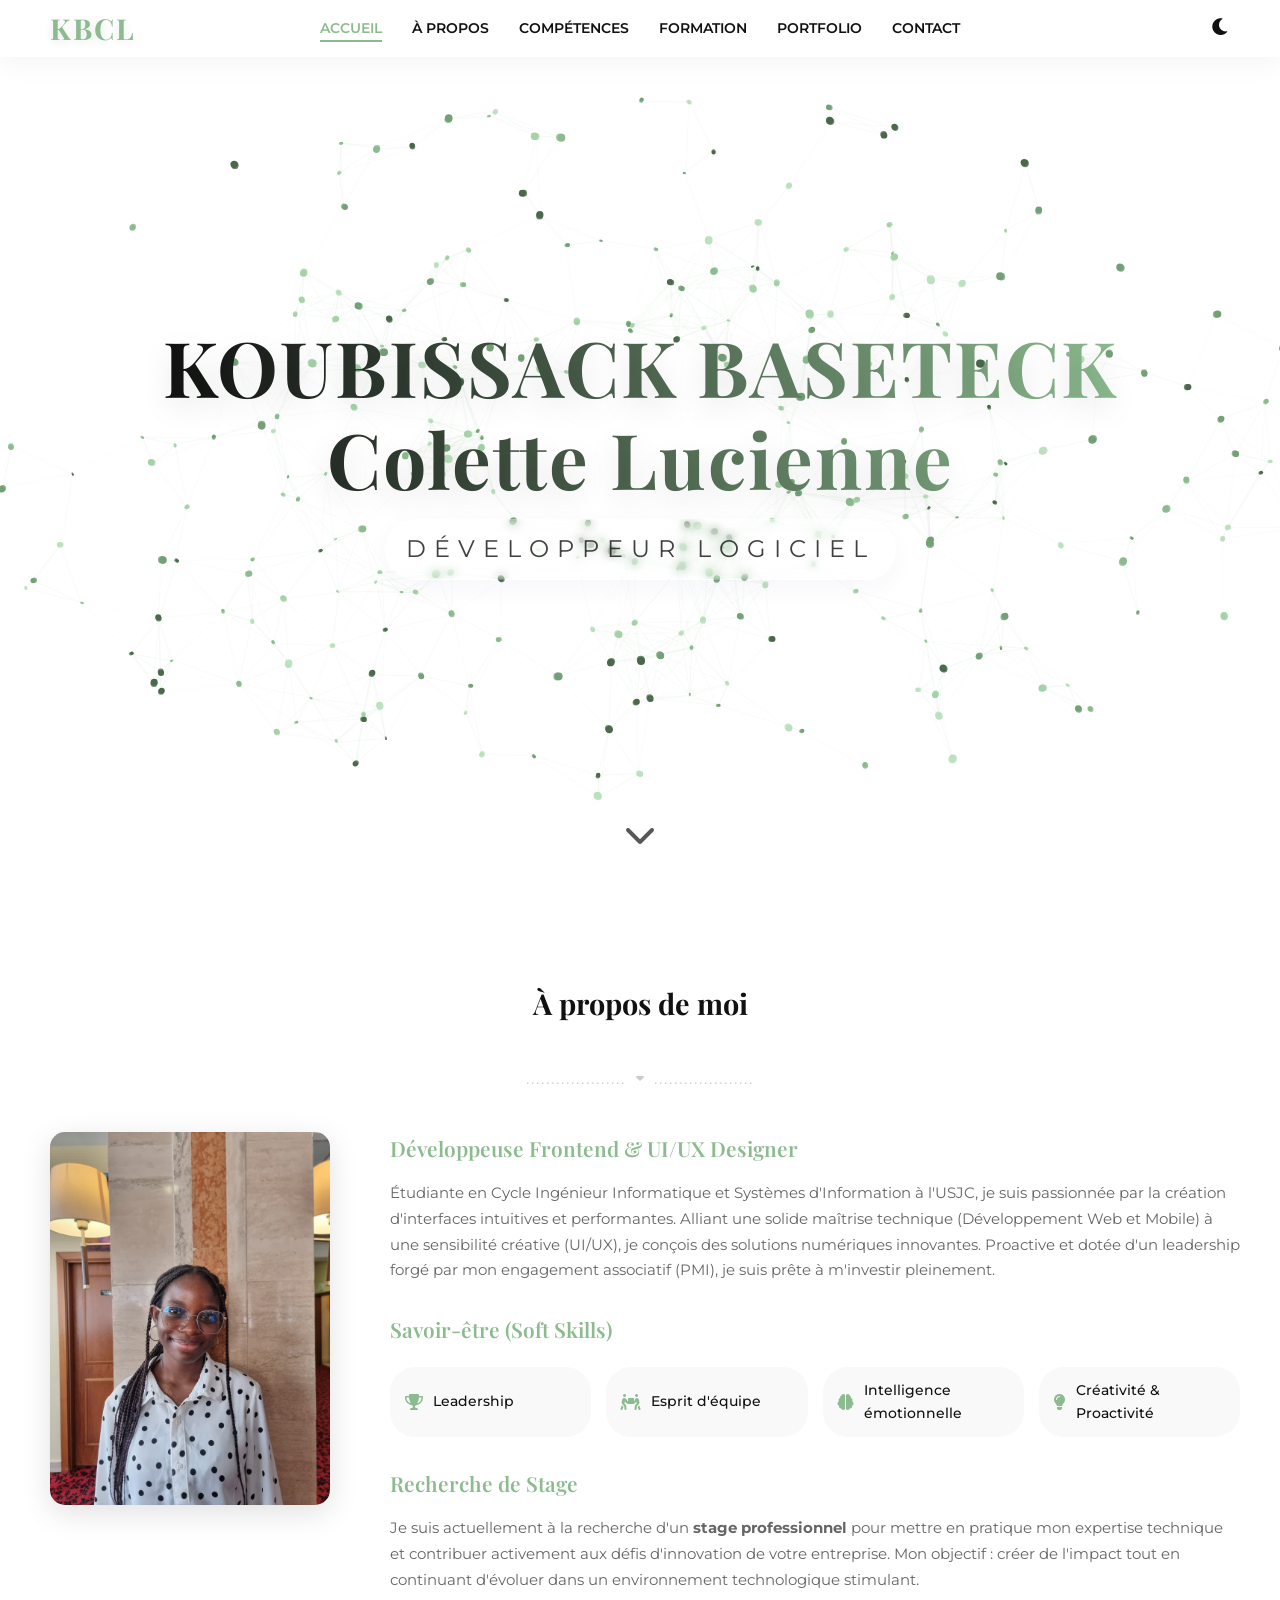
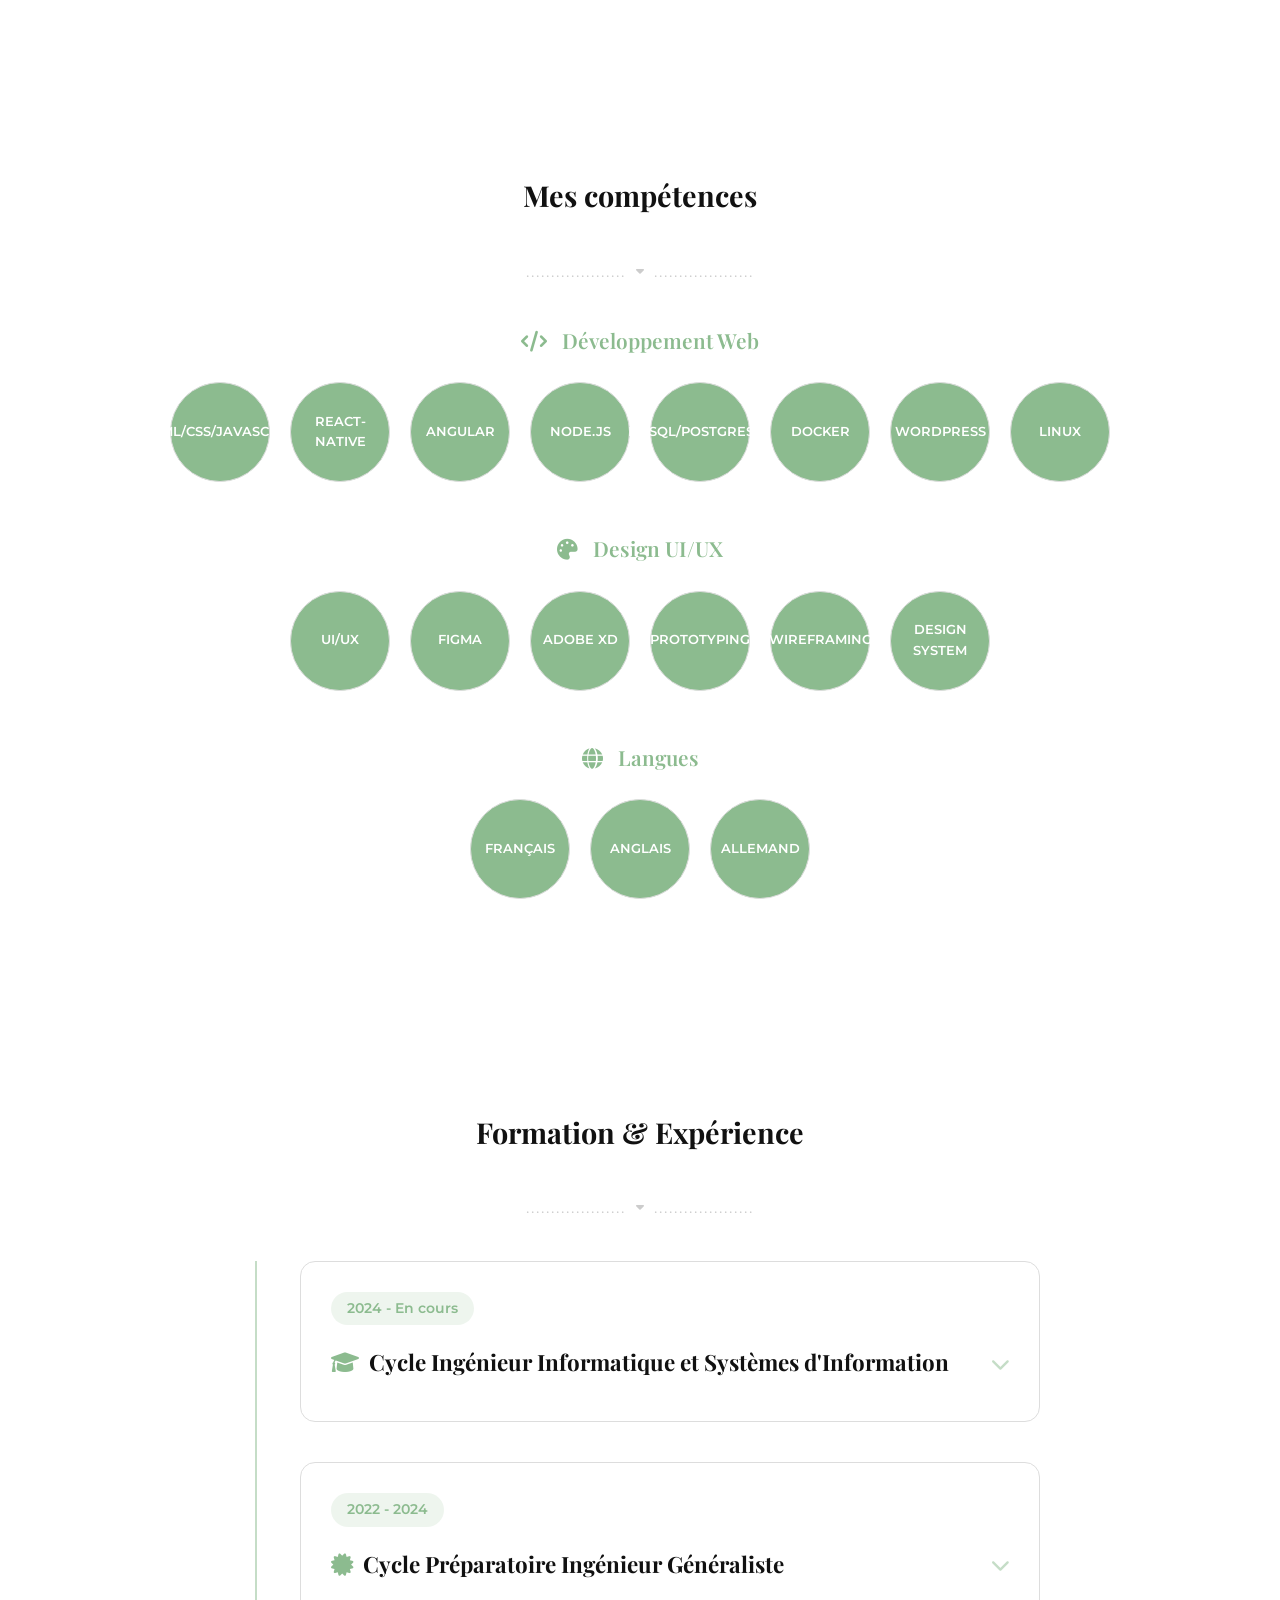
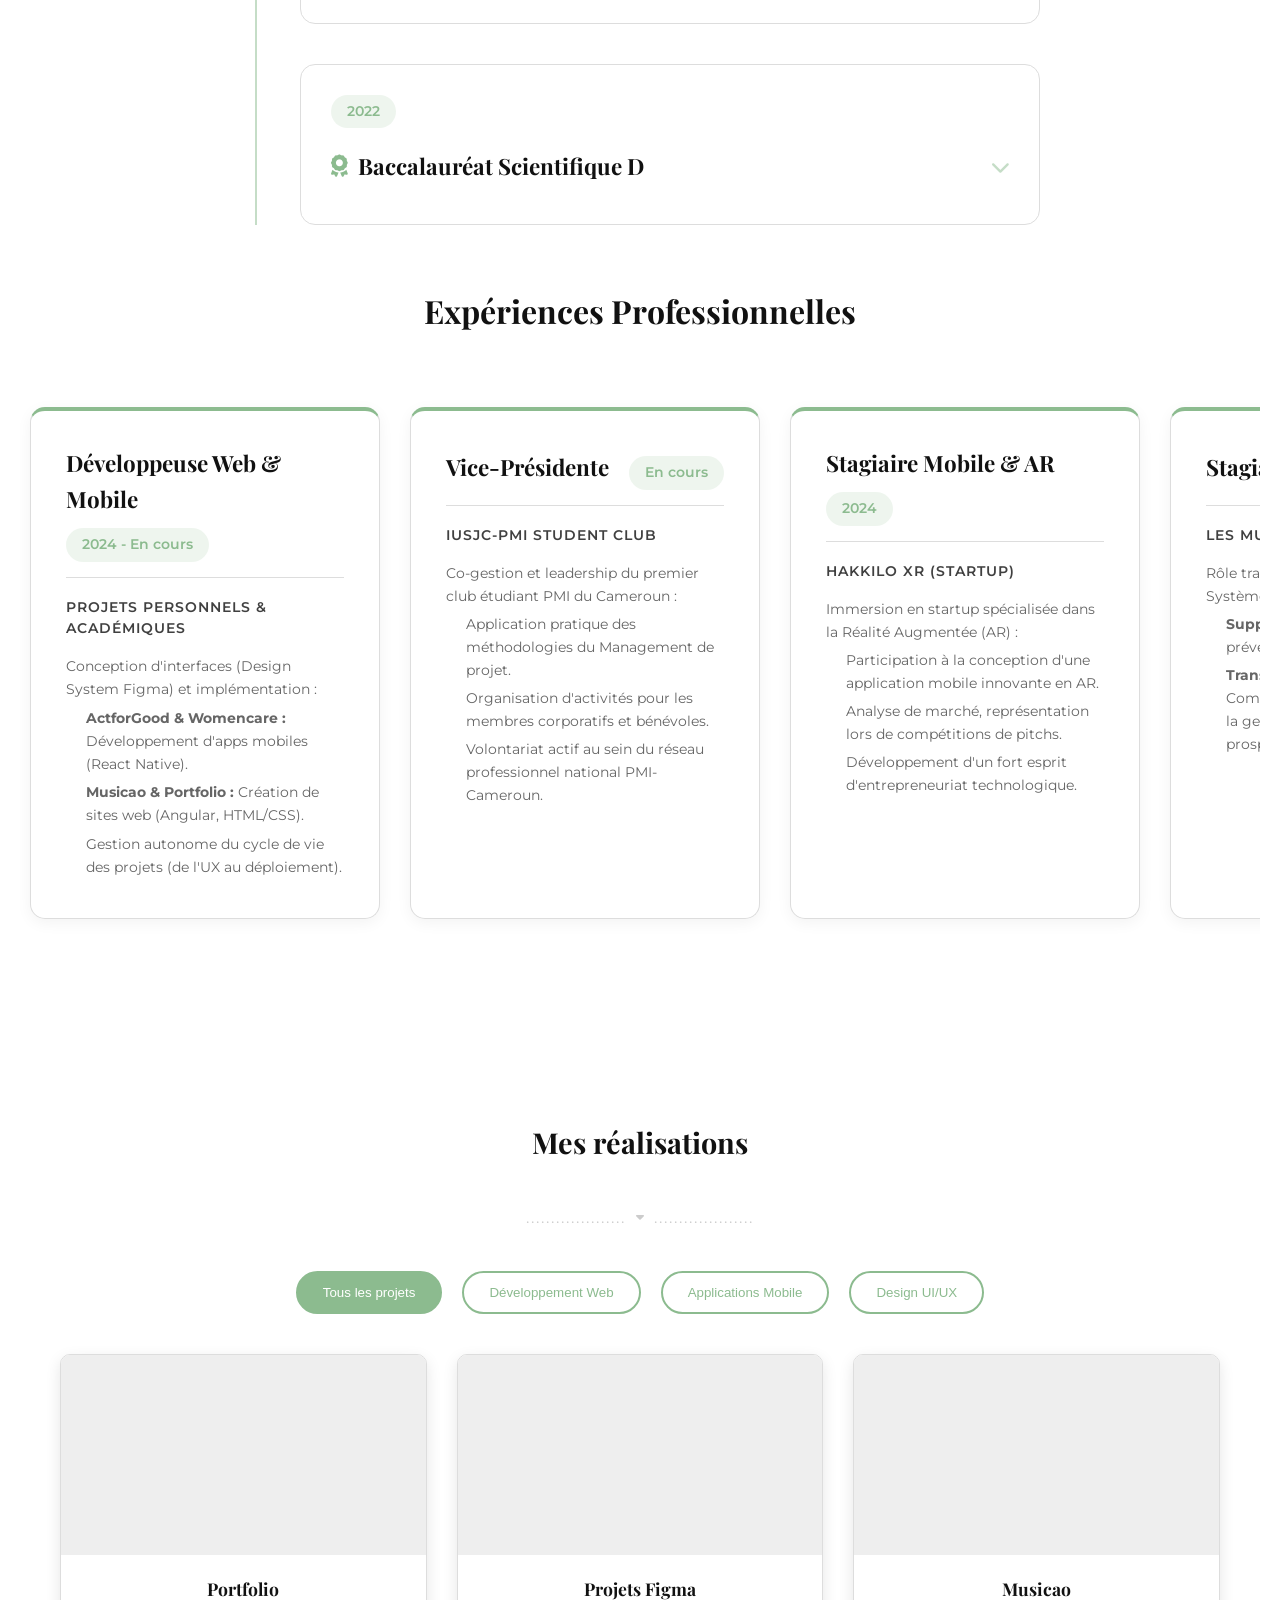
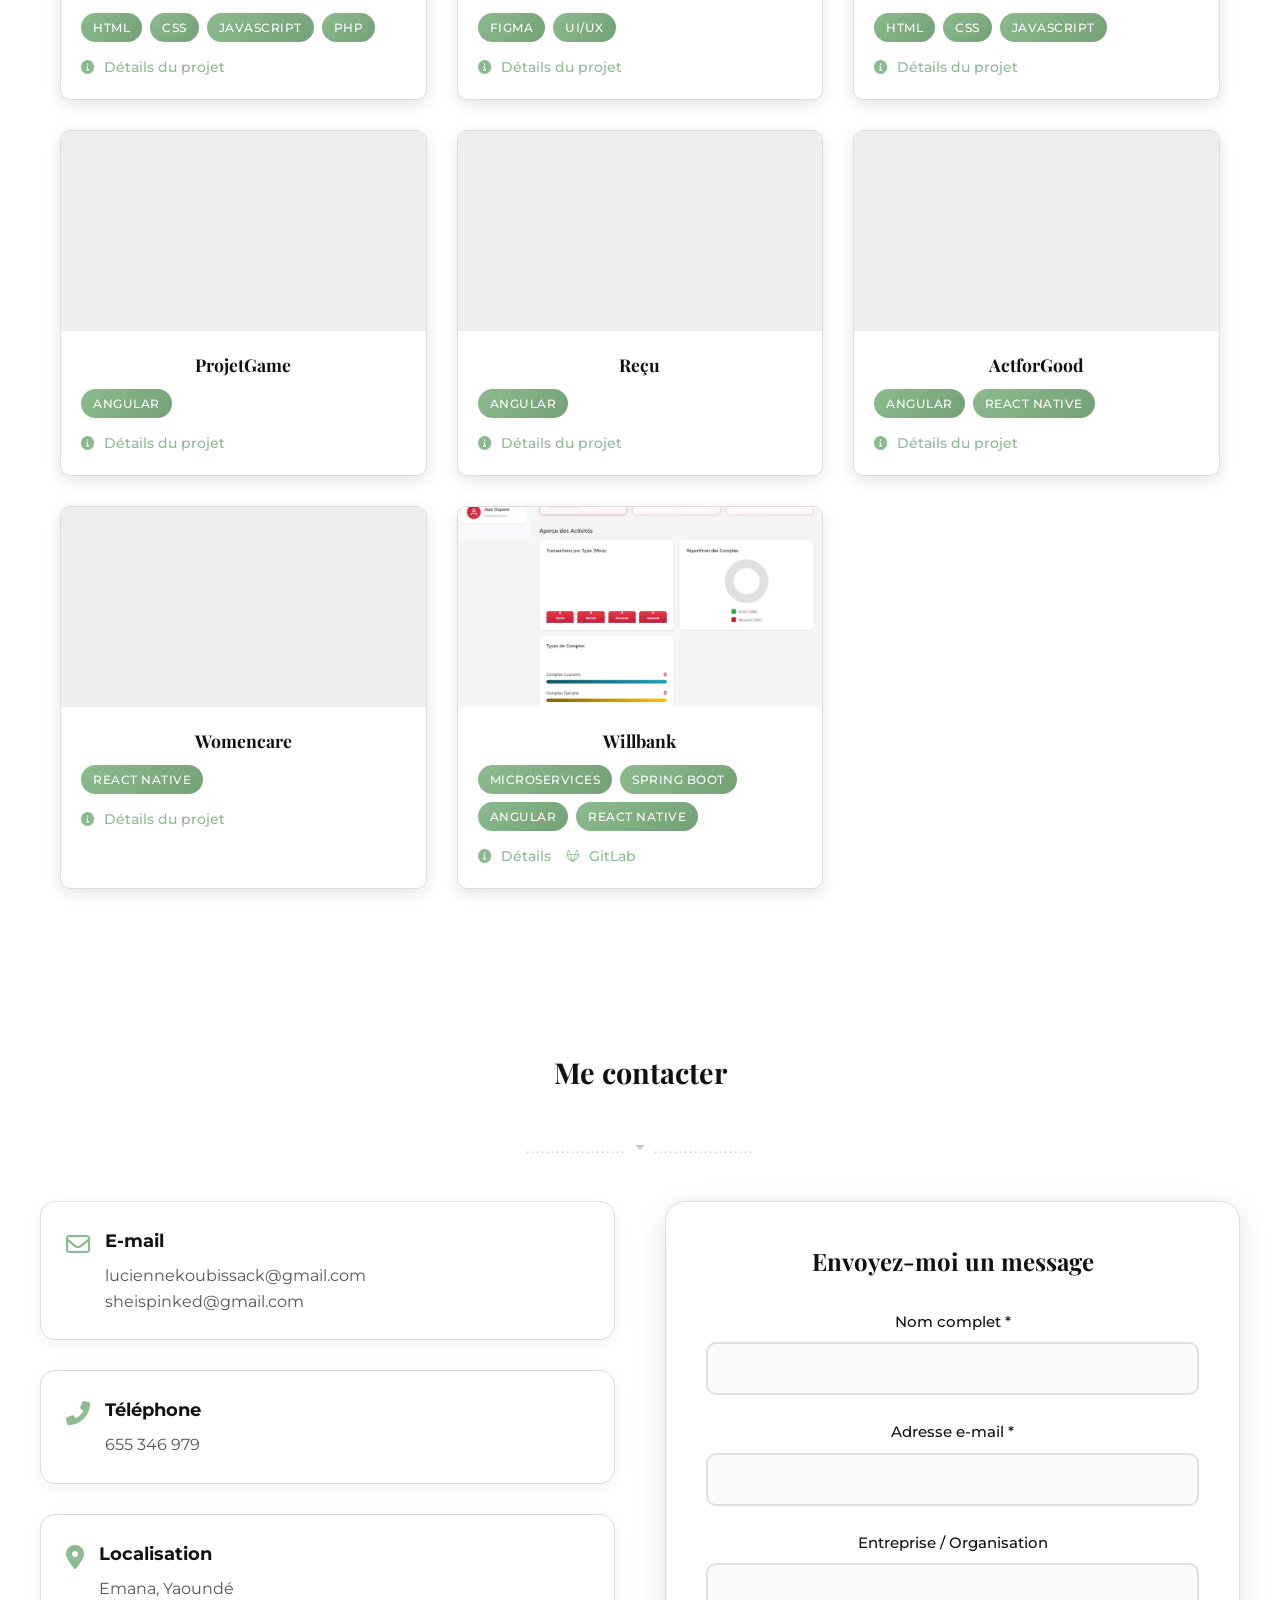
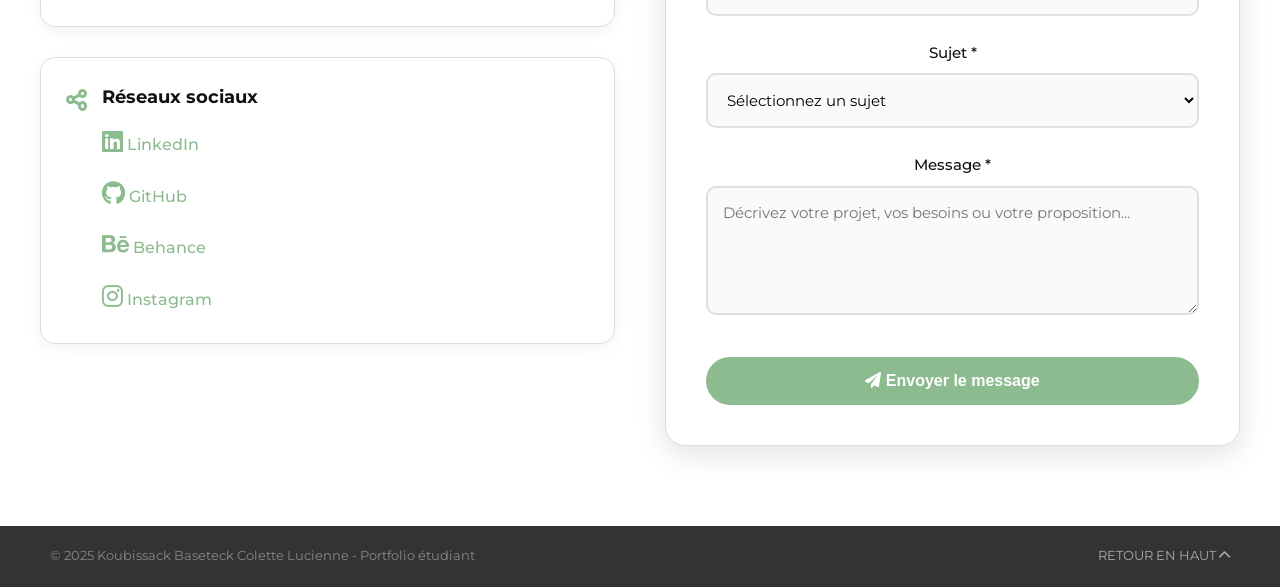
==== index.html @ c0fcae7a "Mon premier commit" ====
<!DOCTYPE html>
<html lang="fr">

<head>
    <meta charset="UTF-8">
    <meta name="viewport" content="width=device-width, initial-scale=1.0">
    <title>KOUBISSACK BASETECK Colette Lucienne - Portfolio</title>
    <!-- Polices -->
    <link rel="preconnect" href="https://fonts.googleapis.com">
    <link rel="preconnect" href="https://fonts.gstatic.com" crossorigin>
    <link
        href="https://fonts.googleapis.com/css2?family=Montserrat:wght@300;400;500;600;700&family=Playfair+Display:ital,wght@0,500;0,700;1,600&display=swap"
        rel="stylesheet">
    <!-- CSS -->
    <link rel="stylesheet" href="style.css">
    <link rel="stylesheet" href="https://cdnjs.cloudflare.com/ajax/libs/font-awesome/6.0.0/css/all.min.css">
</head>

<body>

    <!-- Header / Hero -->
    <header id="home">
        <nav>
            <div class="nav-logo">KBCL</div>
            <ul class="nav-menu">
                <li><a href="#home" class="nav-link active">Accueil</a></li>
                <li><a href="#about" class="nav-link">À propos</a></li>
                <li><a href="#skills" class="nav-link">Compétences</a></li>
                <li><a href="#education" class="nav-link">Formation</a></li>
                <li><a href="#portfolio" class="nav-link">Portfolio</a></li>
                <li><a href="#contact" class="nav-link">Contact</a></li>
            </ul>
            <button id="theme-toggle" class="theme-btn" aria-label="Changer de thème"><i
                    class="fas fa-moon"></i></button>
        </nav>
        <canvas id="particle-canvas"></canvas>
        <div class="hero-content centered-hero">
            <h1 class="hero-name">KOUBISSACK BASETECK<br>Colette Lucienne</h1>
            <p class="hero-role">Développeur Logiciel</p>
        </div>
        <a href="#about" class="scroll-indicator"><i class="fas fa-chevron-down"></i></a>
    </header>

    <!-- About Me -->
    <section id="about">
        <h2 class="section-title">À propos de moi</h2>
        <div class="section-separator">
            <i class="fas fa-caret-down"></i>
        </div>
        <div class="about-content">
            <div class="about-profile">
                <div class="about-photo">
                    <img src="assets/images/Photocv.jpg" alt="Photo de Colette" class="about-img">
                </div>
                <div class="about-text">
                    <h3>Développeuse Frontend & UI/UX Designer</h3>
                    <p>
                        Étudiante en Cycle Ingénieur Informatique et Systèmes d'Information à l'USJC, je suis passionnée
                        par la création d'interfaces intuitives et performantes. Alliant une solide maîtrise technique
                        (Développement Web et Mobile) à une sensibilité créative (UI/UX), je conçois des solutions
                        numériques innovantes. Proactive et dotée d'un leadership forgé par mon engagement associatif
                        (PMI), je suis prête à m'investir pleinement.
                    </p>

                    <h3>Savoir-être (Soft Skills)</h3>
                    <div class="characteristics">
                        <div class="char-item"><i class="fas fa-trophy"></i> Leadership</div>
                        <div class="char-item"><i class="fas fa-people-carry"></i> Esprit d'équipe</div>
                        <div class="char-item"><i class="fas fa-brain"></i> Intelligence émotionnelle</div>
                        <div class="char-item"><i class="fas fa-lightbulb"></i> Créativité & Proactivité</div>
                    </div>

                    <h3>Recherche de Stage</h3>
                    <p>
                        Je suis actuellement à la recherche d'un <strong>stage professionnel</strong> pour mettre en
                        pratique mon expertise technique et contribuer activement aux défis d'innovation de votre
                        entreprise. Mon objectif : créer de l'impact tout en continuant d'évoluer dans un environnement
                        technologique stimulant.
                    </p>
                </div>
            </div>
        </div>
    </section>

    <!-- Skills -->
    <section id="skills">
        <h2 class="section-title">Mes compétences</h2>
        <div class="section-separator">
            <i class="fas fa-caret-down"></i>
        </div>
        <div class="skills-categories">
            <div class="skill-category">
                <h3><i class="fas fa-code"></i> Développement Web</h3>
                <div class="skills-container">
                    <div class="skill-circle card-3d">HTML/CSS/JavaScript</div>
                    <div class="skill-circle card-3d">React-Native</div>
                    <div class="skill-circle card-3d">Angular</div>
                    <div class="skill-circle card-3d">Node.js</div>
                    <div class="skill-circle card-3d">MySQL/PostgreSQL</div>
                    <div class="skill-circle card-3d">Docker</div>
                    <div class="skill-circle card-3d">WordPress</div>
                    <div class="skill-circle card-3d">Linux</div>
                </div>
            </div>

            <div class="skill-category">
                <h3><i class="fas fa-palette"></i> Design UI/UX</h3>
                <div class="skills-container">
                    <div class="skill-circle card-3d">UI/UX</div>
                    <div class="skill-circle card-3d">Figma</div>
                    <div class="skill-circle card-3d">Adobe XD</div>
                    <div class="skill-circle card-3d">Prototyping</div>
                    <div class="skill-circle card-3d">Wireframing</div>
                    <div class="skill-circle card-3d">Design System</div>
                </div>
            </div>

            <div class="skill-category">
                <h3><i class="fas fa-globe"></i> Langues</h3>
                <div class="skills-container">
                    <div class="skill-circle card-3d">Français<br></div>
                    <div class="skill-circle card-3d">Anglais<br></div>
                    <div class="skill-circle card-3d">Allemand<br></div>
                </div>
            </div>
        </div>
    </section>

    <!-- Education & Experience -->
    <section id="education">
        <h2 class="section-title">Formation & Expérience</h2>
        <div class="section-separator">
            <i class="fas fa-caret-down"></i>
        </div>

        <div class="timeline-container">
            <div class="timeline">
                <div class="timeline-item card-3d" onclick="this.classList.toggle('expanded')">
                    <div class="timeline-date">2024 - En cours</div>
                    <div class="timeline-content">
                        <h3><i class="fas fa-graduation-cap"></i> Cycle Ingénieur Informatique et Systèmes d'Information
                            <i class="fas fa-chevron-down expand-icon"></i></h3>
                        <div class="timeline-details">
                            <p class="institution">Université Saint Jean du Cameroun</p>
                            <p>Spécialisation poussée en développement d'applications Web et Mobiles, structuration de
                                bases de données, Design UI/UX et fondements en Intelligence Artificielle.</p>
                        </div>
                    </div>
                </div>

                <div class="timeline-item card-3d" onclick="this.classList.toggle('expanded')">
                    <div class="timeline-date">2022 - 2024</div>
                    <div class="timeline-content">
                        <h3><i class="fas fa-certificate"></i> Cycle Préparatoire Ingénieur Généraliste <i
                                class="fas fa-chevron-down expand-icon"></i></h3>
                        <div class="timeline-details">
                            <p class="institution">Université Saint Jean du Cameroun</p>
                            <p>Acquisition de bases solides en algorithmique, mathématiques appliquées et informatique
                                générale.</p>
                        </div>
                    </div>
                </div>

                <div class="timeline-item card-3d" onclick="this.classList.toggle('expanded')">
                    <div class="timeline-date">2022</div>
                    <div class="timeline-content">
                        <h3><i class="fas fa-award"></i> Baccalauréat Scientifique D <i
                                class="fas fa-chevron-down expand-icon"></i></h3>
                        <div class="timeline-details">
                            <p class="institution">Collège adventiste du Cameroun</p>
                            <p>Obtention du baccalauréat scientifique avec mention.</p>
                        </div>
                    </div>
                </div>
            </div>
        </div>

        <div class="experience-section">
            <h3>Expériences Professionnelles</h3>
            <div class="experience-grid">
                <div class="experience-card card-3d">
                    <div class="exp-header">
                        <h4>Développeuse Web & Mobile</h4>
                        <span class="exp-date">2024 - En cours</span>
                    </div>
                    <p class="exp-company">Projets Personnels & Académiques</p>
                    <p>Conception d'interfaces (Design System Figma) et implémentation :</p>
                    <ul class="experience-list">
                        <li><strong>ActforGood & Womencare :</strong> Développement d'apps mobiles (React Native).</li>
                        <li><strong>Musicao & Portfolio :</strong> Création de sites web (Angular, HTML/CSS).</li>
                        <li>Gestion autonome du cycle de vie des projets (de l'UX au déploiement).</li>
                    </ul>
                </div>

                <div class="experience-card card-3d">
                    <div class="exp-header">
                        <h4>Vice-Présidente</h4>
                        <span class="exp-date">En cours</span>
                    </div>
                    <p class="exp-company">IUSJC-PMI STUDENT CLUB</p>
                    <p>Co-gestion et leadership du premier club étudiant PMI du Cameroun :</p>
                    <ul class="experience-list">
                        <li>Application pratique des méthodologies du Management de projet.</li>
                        <li>Organisation d'activités pour les membres corporatifs et bénévoles.</li>
                        <li>Volontariat actif au sein du réseau professionnel national PMI-Cameroun.</li>
                    </ul>
                </div>

                <div class="experience-card card-3d">
                    <div class="exp-header">
                        <h4>Stagiaire Mobile & AR</h4>
                        <span class="exp-date">2024</span>
                    </div>
                    <p class="exp-company">HAKKILO XR (Startup)</p>
                    <p>Immersion en startup spécialisée dans la Réalité Augmentée (AR) :</p>
                    <ul class="experience-list">
                        <li>Participation à la conception d'une application mobile innovante en AR.</li>
                        <li>Analyse de marché, représentation lors de compétitions de pitchs.</li>
                        <li>Développement d'un fort esprit d'entrepreneuriat technologique.</li>
                    </ul>
                </div>

                <div class="experience-card card-3d">
                    <div class="exp-header">
                        <h4>Stagiaire DSI</h4>
                        <span class="exp-date">2023</span>
                    </div>
                    <p class="exp-company">Les Mutuelles Réunies</p>
                    <p>Rôle transverse à la Direction des Systèmes Informatiques (DSI) :</p>
                    <ul class="experience-list">
                        <li><strong>Support technique :</strong> Maintenance préventive du parc informatique.</li>
                        <li><strong>Transversal :</strong> Collaboration avec la Communication et l'Archivage pour la
                            gestion documentaire et la prospection.</li>
                    </ul>
                </div>
            </div>
        </div>
    </section>

    <!-- Portfolio -->
    <section id="portfolio">
        <h2 class="section-title">Mes réalisations</h2>
        <div class="section-separator">
            <i class="fas fa-caret-down"></i>
        </div>
        <div class="portfolio-tabs">
            <button class="tab-btn active" data-tab="all">Tous les projets</button>
            <button class="tab-btn" data-tab="web">Développement Web</button>
            <button class="tab-btn" data-tab="mobile">Applications Mobile</button>
            <button class="tab-btn" data-tab="design">Design UI/UX</button>
        </div>

        <div class="portfolio-content">
            <div class="tab-content active" id="all">
                <div class="portfolio-grid">
                    <!-- Portfolio -->
                    <div class="project-card card-3d">
                        <div class="project-img"
                            style="background-image: url('assets/images/projects/portfolio.jpg'), url('https://placehold.co/600x400/4a90e2/white?text=Portfolio');">
                        </div>
                        <div class="project-info">
                            <h3>Portfolio</h3>
                            <div class="project-badges">
                                <span class="badge">HTML</span>
                                <span class="badge">CSS</span>
                                <span class="badge">JavaScript</span>
                                <span class="badge">PHP</span>
                            </div>
                            <div class="project-links">
                                <a href="projects/portfolio.html"><i class="fas fa-info-circle"></i> Détails du
                                    projet</a>
                            </div>
                        </div>
                    </div>

                    <!-- Figma -->
                    <div class="project-card card-3d">
                        <div class="project-img"
                            style="background-image: url('assets/images/projects/figma.jpg'), url('https://placehold.co/600x400/f5a623/white?text=Figma');">
                        </div>
                        <div class="project-info">
                            <h3>Projets Figma</h3>
                            <div class="project-badges">
                                <span class="badge">Figma</span>
                                <span class="badge">UI/UX</span>
                            </div>
                            <div class="project-links">
                                <a href="projects/figma.html"><i class="fas fa-info-circle"></i> Détails du projet</a>
                            </div>
                        </div>
                    </div>

                    <!-- Musicao -->
                    <div class="project-card card-3d">
                        <div class="project-img"
                            style="background-image: url('assets/images/projects/musicao.jpg'), url('https://placehold.co/600x400/9b59b6/white?text=Musicao');">
                        </div>
                        <div class="project-info">
                            <h3>Musicao</h3>
                            <div class="project-badges">
                                <span class="badge">HTML</span>
                                <span class="badge">CSS</span>
                                <span class="badge">JavaScript</span>
                            </div>
                            <div class="project-links">
                                <a href="projects/musicao.html"><i class="fas fa-info-circle"></i> Détails du projet</a>
                            </div>
                        </div>
                    </div>

                    <!-- ProjetGame -->
                    <div class="project-card card-3d">
                        <div class="project-img"
                            style="background-image: url('assets/images/projects/projetgame.jpg'), url('https://placehold.co/600x400/e74c3c/white?text=ProjetGame');">
                        </div>
                        <div class="project-info">
                            <h3>ProjetGame</h3>
                            <div class="project-badges">
                                <span class="badge">Angular</span>
                            </div>
                            <div class="project-links">
                                <a href="projects/projetgame.html"><i class="fas fa-info-circle"></i> Détails du
                                    projet</a>
                            </div>
                        </div>
                    </div>

                    <!-- Reçu -->
                    <div class="project-card card-3d">
                        <div class="project-img"
                            style="background-image: url('assets/images/projects/recu.jpg'), url('https://placehold.co/600x400/3498db/white?text=Reçu');">
                        </div>
                        <div class="project-info">
                            <h3>Reçu</h3>
                            <div class="project-badges">
                                <span class="badge">Angular</span>
                            </div>
                            <div class="project-links">
                                <a href="projects/recu.html"><i class="fas fa-info-circle"></i> Détails du projet</a>
                            </div>
                        </div>
                    </div>

                    <!-- ActforGood -->
                    <div class="project-card card-3d">
                        <div class="project-img"
                            style="background-image: url('assets/images/projects/actforgood.jpg'), url('https://placehold.co/600x400/27ae60/white?text=ActforGood');">
                        </div>
                        <div class="project-info">
                            <h3>ActforGood</h3>
                            <div class="project-badges">
                                <span class="badge">Angular</span>
                                <span class="badge">React Native</span>
                            </div>
                            <div class="project-links">
                                <a href="projects/actforgood.html"><i class="fas fa-info-circle"></i> Détails du
                                    projet</a>
                            </div>
                        </div>
                    </div>

                    <!-- Womencare -->
                    <div class="project-card card-3d">
                        <div class="project-img"
                            style="background-image: url('assets/images/projects/womencare.jpg'), url('https://placehold.co/600x400/e91e63/white?text=Womencare');">
                        </div>
                        <div class="project-info">
                            <h3>Womencare</h3>
                            <div class="project-badges">
                                <span class="badge">React Native</span>
                            </div>
                            <div class="project-links">
                                <a href="projects/womencare.html"><i class="fas fa-info-circle"></i> Détails du
                                    projet</a>
                            </div>
                        </div>
                    </div>

                    <!-- Willbank -->
                    <div class="project-card card-3d">
                        <div class="project-img"
                            style="background-image: url('assets/images/Img_willbank/Capture d’écran_31-3-2026_211143_localhost.jpeg'), url('https://placehold.co/600x400/2ecc71/white?text=Willbank');">
                        </div>
                        <div class="project-info">
                            <h3>Willbank</h3>
                            <div class="project-badges">
                                <span class="badge">Microservices</span>
                                <span class="badge">Spring Boot</span>
                                <span class="badge">Angular</span>
                                <span class="badge">React Native</span>
                            </div>
                            <div class="project-links">
                                <a href="projects/willbank.html"><i class="fas fa-info-circle"></i> Détails</a>
                                <a href="https://gitlab.com/Maxwellmario123578/WillBank_Project" target="_blank"><i class="fab fa-gitlab"></i> GitLab</a>
                            </div>
                        </div>
                    </div>
                </div>
            </div>

            <div class="tab-content" id="web">
                <div class="portfolio-grid">
                    <!-- Portfolio -->
                    <div class="project-card card-3d">
                        <div class="project-img"
                            style="background-image: url('assets/images/projects/portfolio.jpg'), url('https://placehold.co/600x400/4a90e2/white?text=Portfolio');">
                        </div>
                        <div class="project-info">
                            <h3>Portfolio</h3>
                            <div class="project-badges">
                                <span class="badge">HTML</span>
                                <span class="badge">CSS</span>
                                <span class="badge">JavaScript</span>
                                <span class="badge">PHP</span>
                            </div>
                            <div class="project-links">
                                <a href="projects/portfolio.html"><i class="fas fa-info-circle"></i> Détails du
                                    projet</a>
                            </div>
                        </div>
                    </div>

                    <!-- Musicao -->
                    <div class="project-card card-3d">
                        <div class="project-img"
                            style="background-image: url('assets/images/projects/musicao.jpg'), url('https://placehold.co/600x400/9b59b6/white?text=Musicao');">
                        </div>
                        <div class="project-info">
                            <h3>Musicao</h3>
                            <div class="project-badges">
                                <span class="badge">HTML</span>
                                <span class="badge">CSS</span>
                                <span class="badge">JavaScript</span>
                            </div>
                            <div class="project-links">
                                <a href="projects/musicao.html"><i class="fas fa-info-circle"></i> Détails du projet</a>
                            </div>
                        </div>
                    </div>

                    <!-- ProjetGame -->
                    <div class="project-card card-3d">
                        <div class="project-img"
                            style="background-image: url('assets/images/projects/projetgame.jpg'), url('https://placehold.co/600x400/e74c3c/white?text=ProjetGame');">
                        </div>
                        <div class="project-info">
                            <h3>ProjetGame</h3>
                            <div class="project-badges">
                                <span class="badge">Angular</span>
                            </div>
                            <div class="project-links">
                                <a href="projects/projetgame.html"><i class="fas fa-info-circle"></i> Détails du
                                    projet</a>
                            </div>
                        </div>
                    </div>

                    <!-- Reçu -->
                    <div class="project-card card-3d">
                        <div class="project-img"
                            style="background-image: url('assets/images/projects/recu.jpg'), url('https://placehold.co/600x400/3498db/white?text=Reçu');">
                        </div>
                        <div class="project-info">
                            <h3>Reçu</h3>
                            <div class="project-badges">
                                <span class="badge">Angular</span>
                            </div>
                            <div class="project-links">
                                <a href="projects/recu.html"><i class="fas fa-info-circle"></i> Détails du projet</a>
                            </div>
                        </div>
                    </div>

                    <!-- ActforGood -->
                    <div class="project-card card-3d">
                        <div class="project-img"
                            style="background-image: url('assets/images/projects/actforgood.jpg'), url('https://placehold.co/600x400/27ae60/white?text=ActforGood');">
                        </div>
                        <div class="project-info">
                            <h3>ActforGood</h3>
                            <div class="project-badges">
                                <span class="badge">Angular</span>
                                <span class="badge">React Native</span>
                            </div>
                            <div class="project-links">
                                <a href="projects/actforgood.html"><i class="fas fa-info-circle"></i> Détails du
                                    projet</a>
                            </div>
                        </div>
                    </div>

                    <!-- Willbank -->
                    <div class="project-card card-3d">
                        <div class="project-img"
                            style="background-image: url('assets/images/Img_willbank/Capture d’écran_31-3-2026_211143_localhost.jpeg'), url('https://placehold.co/600x400/2ecc71/white?text=Willbank');">
                        </div>
                        <div class="project-info">
                            <h3>Willbank</h3>
                            <div class="project-badges">
                                <span class="badge">Angular</span>
                                <span class="badge">Microservices</span>
                            </div>
                            <div class="project-links">
                                <a href="projects/willbank.html"><i class="fas fa-info-circle"></i> Détails</a>
                                <a href="https://gitlab.com/Maxwellmario123578/WillBank_Project" target="_blank"><i class="fab fa-gitlab"></i> GitLab</a>
                            </div>
                        </div>
                    </div>
                </div>
            </div>

            <div class="tab-content" id="mobile">
                <div class="portfolio-grid">
                    <!-- ActforGood -->
                    <div class="project-card card-3d">
                        <div class="project-img"
                            style="background-image: url('assets/images/projects/actforgood.jpg'), url('https://placehold.co/600x400/27ae60/white?text=ActforGood');">
                        </div>
                        <div class="project-info">
                            <h3>ActforGood</h3>
                            <div class="project-badges">
                                <span class="badge">Angular</span>
                                <span class="badge">React Native</span>
                            </div>
                            <div class="project-links">
                                <a href="projects/actforgood.html"><i class="fas fa-info-circle"></i> Détails du
                                    projet</a>
                            </div>
                        </div>
                    </div>

                    <!-- Womencare -->
                    <div class="project-card card-3d">
                        <div class="project-img"
                            style="background-image: url('assets/images/projects/womencare.jpg'), url('https://placehold.co/600x400/e91e63/white?text=Womencare');">
                        </div>
                        <div class="project-info">
                            <h3>Womencare</h3>
                            <div class="project-badges">
                                <span class="badge">React Native</span>
                            </div>
                            <div class="project-links">
                                <a href="projects/womencare.html"><i class="fas fa-info-circle"></i> Détails du
                                    projet</a>
                            </div>
                        </div>
                    </div>

                    <!-- Willbank -->
                    <div class="project-card card-3d">
                        <div class="project-img"
                            style="background-image: url('assets/images/Img_willbank/WhatsApp Image 2026-03-31 at 21.38.16.jpeg'), url('https://placehold.co/600x400/2ecc71/white?text=Willbank+Mobile');">
                        </div>
                        <div class="project-info">
                            <h3>Willbank</h3>
                            <div class="project-badges">
                                <span class="badge">React Native</span>
                                <span class="badge">Microservices</span>
                            </div>
                            <div class="project-links">
                                <a href="projects/willbank.html"><i class="fas fa-info-circle"></i> Détails</a>
                                <a href="https://gitlab.com/Maxwellmario123578/WillBank_Project" target="_blank"><i class="fab fa-gitlab"></i> GitLab</a>
                            </div>
                        </div>
                    </div>
                </div>
            </div>

            <div class="tab-content" id="design">
                <div class="portfolio-grid">
                    <!-- Figma -->
                    <div class="project-card card-3d">
                        <div class="project-img"
                            style="background-image: url('assets/images/projects/figma.jpg'), url('https://placehold.co/600x400/f5a623/white?text=Figma');">
                        </div>
                        <div class="project-info">
                            <h3>Projets Figma</h3>
                            <div class="project-badges">
                                <span class="badge">Figma</span>
                                <span class="badge">UI/UX</span>
                            </div>
                            <div class="project-links">
                                <a href="projects/figma.html"><i class="fas fa-info-circle"></i> Détails du projet</a>
                            </div>
                        </div>
                    </div>
                </div>
            </div>
        </div>
    </section>

    <!-- Contact -->
    <section id="contact">
        <h2 class="section-title">Me contacter</h2>
        <div class="section-separator">
            <i class="fas fa-caret-down"></i>
        </div>

        <div class="contact-container">
            <div class="contact-info">
                <div class="contact-item card-3d">
                    <i class="far fa-envelope"></i>
                    <div>
                        <h4>E-mail</h4>
                        <p>luciennekoubissack@gmail.com</p>
                        <p>sheispinked@gmail.com</p>
                    </div>
                </div>
                <div class="contact-item card-3d">
                    <i class="fas fa-phone-alt"></i>
                    <div>
                        <h4>Téléphone</h4>
                        <p>655 346 979</p>
                    </div>
                </div>
                <div class="contact-item card-3d">
                    <i class="fas fa-map-marker-alt"></i>
                    <div>
                        <h4>Localisation</h4>
                        <p>Emana, Yaoundé</p>
                    </div>
                </div>
                <div class="contact-item card-3d">
                    <i class="fas fa-share-alt"></i>
                    <div>
                        <h4>Réseaux sociaux</h4>
                        <div class="social-links">
                            <a href="#" target="_blank"><i class="fab fa-linkedin"></i> LinkedIn</a>
                            <a href="#" target="_blank"><i class="fab fa-github"></i> GitHub</a>
                            <a href="#" target="_blank"><i class="fab fa-behance"></i> Behance</a>
                            <a href="#" target="_blank"><i class="fab fa-instagram"></i> Instagram</a>
                        </div>
                    </div>
                </div>
            </div>

            <div class="contact-form-container">
                <div class="contact-form card-3d">
                    <h3>Envoyez-moi un message</h3>
                    <form id="contactForm" action="https://formspree.io/f/YOUR_FORM_ID" method="POST">
                        <div class="form-group">
                            <label for="name">Nom complet *</label>
                            <input type="text" id="name" name="name" required>
                        </div>

                        <div class="form-group">
                            <label for="email">Adresse e-mail *</label>
                            <input type="email" id="email" name="email" required>
                        </div>

                        <div class="form-group">
                            <label for="company">Entreprise / Organisation</label>
                            <input type="text" id="company" name="company">
                        </div>

                        <div class="form-group">
                            <label for="subject">Sujet *</label>
                            <select id="subject" name="subject" required>
                                <option value="">Sélectionnez un sujet</option>
                                <option value="stage">Opportunité de stage</option>
                                <option value="collaboration">Collaboration</option>
                                <option value="freelance">Mission freelance</option>
                                <option value="autre">Autre</option>
                            </select>
                        </div>

                        <div class="form-group">
                            <label for="message">Message *</label>
                            <textarea id="message" name="message" rows="5" required
                                placeholder="Décrivez votre projet, vos besoins ou votre proposition..."></textarea>
                        </div>

                        <button type="submit" class="btn btn-submit">
                            <i class="fas fa-paper-plane"></i>
                            Envoyer le message
                        </button>
                    </form>

                    <div id="form-status" class="form-status"></div>
                </div>
            </div>
        </div>

    </section>

    <!-- Footer -->
    <footer>
        <div class="copyright">© 2025 Koubissack Baseteck Colette Lucienne - Portfolio étudiant</div>
        <div class="back-to-top" onclick="scrollToTop()">
            RETOUR EN HAUT <i class="fas fa-chevron-up"></i>
        </div>
    </footer>

    <script src="script.js"></script>
</body>

</html>
---- style.css ----
/* Global Styles */
:root {
    --primary-color: #8CBB8F;
    /* Vert sauge du CV */
    --secondary-color: #000000;
    --accent-color: #A5D2A8;
    --text-color: #111111;
    --bg-color: #ffffff;
    --light-gray: #f9f9f9;
    --white: #ffffff;
    --border-color: #dddddd;
    --shadow-light: 0 4px 15px rgba(0, 0, 0, 0.05);
    --shadow-medium: 0 8px 30px rgba(0, 0, 0, 0.12);
    --shadow-heavy: 0 15px 40px rgba(0, 0, 0, 0.2);
    --gradient-primary: linear-gradient(135deg, var(--primary-color), #74a076);
    --gradient-accent: linear-gradient(135deg, var(--accent-color), var(--primary-color));
}

[data-theme="dark"] {
    --primary-color: #8CBB8F;
    --secondary-color: #ffffff;
    --accent-color: #A5D2A8;
    --text-color: #E0E0E0;
    --bg-color: #121212;
    --light-gray: #1E1E1E;
    --white: #1A1A1A;
    --border-color: #333333;
    --shadow-light: 0 4px 15px rgba(0, 0, 0, 0.3);
    --shadow-medium: 0 8px 30px rgba(0, 0, 0, 0.4);
    --shadow-heavy: 0 15px 40px rgba(0, 0, 0, 0.6);
}

html {
    scroll-behavior: smooth;
}

* {
    margin: 0;
    padding: 0;
    box-sizing: border-box;
}

body {
    font-family: 'Montserrat', sans-serif;
    line-height: 1.6;
    color: var(--text-color);
    background-color: var(--bg-color);
    transition: background-color 0.4s ease, color 0.4s ease;
}

/* Polices spéciales pour les titres */
h1,
h2,
h3 {
    font-family: 'Playfair Display', serif;
}

a {
    text-decoration: none;
    color: inherit;
}

ul {
    list-style: none;
}

/* Header / Hero Section */
header {
    height: 100vh;
    background-color: var(--bg-color);
    color: var(--text-color);
    display: flex;
    flex-direction: column;
    justify-content: center;
    align-items: center;
    text-align: center;
    position: relative;
    overflow: hidden;
    transition: background-color 0.3s ease;
}

#particle-canvas {
    position: absolute;
    top: 0;
    left: 0;
    width: 100%;
    height: 100%;
    z-index: 1;
    pointer-events: auto;
    /* Interagit avec la souris */
}

nav {
    position: fixed;
    /* Rend la navbar toujours visible (sticky) */
    top: 0;
    width: 100%;
    padding: 15px 50px;
    display: flex;
    justify-content: center;
    align-items: center;
    z-index: 100;
    background: rgba(255, 255, 255, 0.6);
    backdrop-filter: blur(12px);
    -webkit-backdrop-filter: blur(12px);
    border-bottom: 1px solid rgba(255, 255, 255, 0.3);
    box-shadow: 0 4px 30px rgba(0, 0, 0, 0.05);
    transition: all 0.3s ease;
}

[data-theme="dark"] nav {
    background: rgba(18, 18, 18, 0.6);
    border-bottom: 1px solid rgba(255, 255, 255, 0.05);
}

.nav-logo {
    position: absolute;
    left: 50px;
    font-family: 'Playfair Display', serif;
    font-size: 1.8rem;
    font-weight: 700;
    color: var(--primary-color);
    letter-spacing: 2px;
    text-shadow: 0 2px 10px rgba(0, 0, 0, 0.1);
}

nav ul {
    display: flex;
    gap: 30px;
    align-items: center;
}

nav a {
    font-size: 0.9rem;
    font-weight: 600;
    text-transform: uppercase;
    color: var(--text-color);
    transition: color 0.3s, transform 0.3s;
    position: relative;
    padding-bottom: 5px;
}

nav a::after {
    content: '';
    position: absolute;
    bottom: 0;
    left: 0;
    width: 0%;
    height: 2px;
    background-color: var(--primary-color);
    transition: width 0.3s ease;
}

nav a:hover::after,
nav a.active::after {
    width: 100%;
}

nav a:hover,
nav a.active {
    color: var(--primary-color);
    transform: translateY(-2px);
}

.theme-btn {
    position: absolute;
    right: 50px;
    background: none;
    border: none;
    color: var(--text-color);
    font-size: 1.2rem;
    cursor: pointer;
    transition: color 0.3s, transform 0.3s;
    outline: none;
}

.theme-btn:hover {
    color: var(--primary-color);
    transform: scale(1.1);
}

.hero-content.centered-hero {
    position: relative;
    z-index: 2;
    pointer-events: none;
    /* Laisse passer événements souris vers le canvas */
}

.hero-avatar {
    width: 140px;
    height: 140px;
    margin: 0 auto 20px auto;
    border-radius: 50%;
    padding: 5px;
    background: rgba(255, 255, 255, 0.4);
    backdrop-filter: blur(10px);
    border: 2px solid rgba(255, 255, 255, 0.5);
    box-shadow: 0 10px 40px rgba(0, 0, 0, 0.1);
    animation: floatingText 4s ease-in-out infinite alternate;
}

[data-theme="dark"] .hero-avatar {
    background: rgba(0, 0, 0, 0.4);
    border: 2px solid rgba(255, 255, 255, 0.1);
}

.hero-avatar img {
    width: 100%;
    height: 100%;
    object-fit: cover;
    border-radius: 50%;
    box-shadow: inset 0 0 10px rgba(0, 0, 0, 0.1);
}

.hero-name {
    font-family: 'Playfair Display', serif;
    font-size: clamp(3rem, 6vw, 5rem);
    font-weight: 700;
    letter-spacing: 2px;
    margin-bottom: 15px;
    line-height: 1.2;
    /* Effet de texte dégradé brillant */
    background: linear-gradient(to right, var(--text-color), var(--primary-color), var(--text-color));
    background-size: 200% auto;
    -webkit-background-clip: text;
    background-clip: text;
    -webkit-text-fill-color: transparent;
    animation: shine 4s linear infinite, floatingText 4s ease-in-out infinite;
    text-shadow: 0 10px 30px rgba(0, 0, 0, 0.1);
}

[data-theme="dark"] .hero-name {
    background: linear-gradient(to right, #ffffff, var(--primary-color), #ffffff);
    background-size: 200% auto;
    -webkit-background-clip: text;
    background-clip: text;
    -webkit-text-fill-color: transparent;
}

@keyframes shine {
    to {
        background-position: 200% center;
    }
}

@keyframes floatingText {

    0%,
    100% {
        transform: translateY(0);
    }

    50% {
        transform: translateY(-10px);
    }
}

.hero-role {
    font-family: 'Montserrat', sans-serif;
    font-size: clamp(1rem, 2vw, 1.5rem);
    font-weight: 400;
    letter-spacing: 8px;
    text-transform: uppercase;
    color: var(--text-color);
    opacity: 0.8;
    background: rgba(255, 255, 255, 0.1);
    backdrop-filter: blur(5px);
    padding: 10px 20px;
    border-radius: 30px;
    display: inline-block;
    border: 1px solid rgba(255, 255, 255, 0.2);
    box-shadow: 0 8px 32px 0 rgba(31, 38, 135, 0.05);
}

[data-theme="dark"] .hero-role {
    background: rgba(0, 0, 0, 0.2);
    border: 1px solid rgba(255, 255, 255, 0.05);
}

.scroll-indicator {
    position: absolute;
    bottom: 40px;
    left: 50%;
    transform: translateX(-50%);
    color: var(--text-color);
    font-size: 2rem;
    animation: bounce 2s infinite;
    z-index: 10;
    opacity: 0.7;
    transition: opacity 0.3s;
}

.scroll-indicator:hover {
    opacity: 1;
    color: var(--primary-color);
}

@keyframes bounce {

    0%,
    20%,
    50%,
    80%,
    100% {
        transform: translateY(0) translateX(-50%);
    }

    40% {
        transform: translateY(-20px) translateX(-50%);
    }

    60% {
        transform: translateY(-10px) translateX(-50%);
    }
}

.btn {
    display: inline-block;
    padding: 12px 30px;
    background-color: var(--primary-color);
    color: var(--white);
    border-radius: 25px;
    font-weight: 500;
    transition: background-color 0.3s, transform 0.2s;
}

.btn:hover {
    background: var(--gradient-primary);
    transform: translateY(-3px);
    box-shadow: var(--shadow-medium);
}

.btn-primary {
    background: var(--gradient-primary);
}

.btn-secondary {
    background: transparent;
    border: 2px solid var(--primary-color);
    color: var(--primary-color);
}

.btn-secondary:hover {
    background: var(--primary-color);
    color: var(--white);
}

/* 3D Effects & Glassmorphism Cards */
.card-3d {
    background: var(--white);
    transform-style: preserve-3d;
    transition: transform 0.5s cubic-bezier(0.25, 0.8, 0.25, 1), box-shadow 0.5s ease;
    position: relative;
    border: 1px solid var(--border-color);
    border-radius: 15px;
    /* CSS par défaut avant que le JS ne prenne le relais */
}

.card-3d::before {
    content: '';
    position: absolute;
    top: 0;
    left: 0;
    right: 0;
    bottom: 0;
    background: linear-gradient(135deg, rgba(255, 255, 255, 0.4), rgba(255, 255, 255, 0.05));
    opacity: 0;
    transition: opacity 0.5s ease;
    pointer-events: none;
    border-radius: inherit;
}

[data-theme="dark"] .card-3d::before {
    background: linear-gradient(135deg, rgba(255, 255, 255, 0.1), transparent);
}

.card-3d:hover {
    box-shadow: var(--shadow-heavy);
    /* Transform handled by JS Tilt! */
}

.card-3d:hover::before {
    opacity: 1;
}

/* Floating Animation */
@keyframes float {

    0%,
    100% {
        transform: translateY(0px);
    }

    50% {
        transform: translateY(-10px);
    }
}

.skill-circle.card-3d {
    animation: float 3s ease-in-out infinite;
}

.skill-circle.card-3d:nth-child(2n) {
    animation-delay: -1s;
}

.skill-circle.card-3d:nth-child(3n) {
    animation-delay: -2s;
}

/* Sections Common */
section {
    padding: 80px 20px;
    text-align: center;
}

.section-title {
    font-size: 1.8rem;
    margin-bottom: 20px;
    color: var(--text-color);
    position: relative;
    display: inline-block;
}

.section-separator {
    margin: 20px auto 40px;
    width: 100%;
    display: flex;
    justify-content: center;
    align-items: center;
    color: #ccc;
}

.section-separator::before,
.section-separator::after {
    content: '....................';
    letter-spacing: 2px;
    margin: 0 10px;
}

.section-separator i {
    font-size: 0.8rem;
    color: #ccc;
}

/* About Me */
.about-content {
    max-width: 1200px;
    margin: 0 auto;
}

.about-profile {
    display: grid;
    grid-template-columns: 300px 1fr;
    gap: 50px;
    align-items: start;
}

.about-photo {
    text-align: center;
}

.about-img {
    width: 100%;
    max-width: 280px;
    border-radius: 15px;
    box-shadow: var(--shadow-medium);
    transition: transform 0.3s ease;
}

.about-img:hover {
    transform: translateY(-5px);
}

.about-text {
    text-align: left;
}

.about-text h3 {
    color: var(--primary-color);
    font-size: 1.3rem;
    margin: 30px 0 15px 0;
    font-weight: 600;
}

.about-text h3:first-child {
    margin-top: 0;
}

.about-text p {
    color: #666;
    font-size: 0.95rem;
    line-height: 1.7;
    margin-bottom: 20px;
}

/* Characteristics */
.characteristics {
    display: grid;
    grid-template-columns: repeat(auto-fit, minmax(200px, 1fr));
    gap: 15px;
    margin: 20px 0;
}

.char-item {
    display: flex;
    align-items: center;
    gap: 10px;
    padding: 12px 15px;
    background: var(--light-gray);
    border-radius: 25px;
    font-size: 0.9rem;
    font-weight: 500;
    color: var(--text-color);
    transition: all 0.3s ease;
}

.char-item:hover {
    background: var(--primary-color);
    color: var(--white);
    transform: translateY(-2px);
}

.char-item i {
    color: var(--primary-color);
    font-size: 1rem;
}

.char-item:hover i {
    color: var(--white);
}

/* Skills */
.skills-categories {
    max-width: 1200px;
    margin: 0 auto;
}

.skill-category {
    margin-bottom: 50px;
}

.skill-category h3 {
    color: var(--primary-color);
    font-size: 1.3rem;
    margin-bottom: 25px;
    font-weight: 600;
}

.skill-category h3 i {
    margin-right: 10px;
}

.skills-container {
    display: flex;
    justify-content: center;
    gap: 20px;
    flex-wrap: wrap;
    max-width: 1000px;
    margin: 0 auto;
}

.skill-circle {
    width: 100px;
    height: 100px;
    background-color: var(--primary-color);
    color: var(--white);
    border-radius: 50%;
    display: flex;
    justify-content: center;
    align-items: center;
    font-weight: 600;
    font-size: 0.8rem;
    text-transform: uppercase;
    transition: transform 0.3s;
    text-align: center;
}

.skill-circle:hover {
    transform: scale(1.15) translateY(-5px);
    background: var(--gradient-primary);
    animation-play-state: paused;
}

/* Education & Experience */
.timeline-container {
    max-width: 800px;
    margin: 0 auto 50px auto;
}

.timeline {
    position: relative;
    padding-left: 30px;
}

.timeline::before {
    content: '';
    position: absolute;
    left: 15px;
    top: 0;
    bottom: 0;
    width: 2px;
    background: var(--primary-color);
    opacity: 0.5;
}

.timeline-item {
    position: relative;
    margin-bottom: 40px;
    background: transparent;
    padding: 30px;
    margin-left: 30px;
    text-align: left;
}

.timeline-item::before {
    content: '';
    position: absolute;
    left: -47px;
    top: 35px;
    width: 14px;
    height: 14px;
    border-radius: 50%;
    background: var(--bg-color);
    border: 3px solid var(--primary-color);
    box-shadow: 0 0 10px rgba(140, 187, 143, 0.4);
    z-index: 1;
}

.timeline-date {
    display: inline-block;
    padding: 6px 16px;
    background: rgba(140, 187, 143, 0.15);
    color: var(--primary-color);
    border-radius: 20px;
    font-weight: 600;
    font-size: 0.85rem;
    margin-bottom: 20px;
}

.timeline-content h3 {
    color: var(--text-color);
    font-size: 1.4rem;
    font-family: 'Playfair Display', serif;
    margin-bottom: 10px;
    display: flex;
    align-items: center;
    gap: 10px;
}

.timeline-content h3 i {
    color: var(--primary-color);
}

.institution {
    color: var(--text-color);
    opacity: 0.8;
    font-weight: 600;
    margin-bottom: 15px;
    letter-spacing: 1px;
    text-transform: uppercase;
    font-size: 0.85rem;
}

.timeline-content p {
    color: #666;
    line-height: 1.7;
}

[data-theme="dark"] .timeline-content p {
    color: #bbb;
}

.timeline-item {
    cursor: pointer;
}

.timeline-details {
    max-height: 0;
    overflow: hidden;
    opacity: 0;
    transition: max-height 0.4s ease, opacity 0.4s ease, margin-top 0.4s ease;
}

.timeline-item.expanded .timeline-details {
    max-height: 500px;
    opacity: 1;
    margin-top: 15px;
}

.expand-icon {
    margin-left: auto;
    font-size: 1.2rem;
    opacity: 0.5;
    transition: transform 0.4s ease;
}

.timeline-item.expanded .expand-icon {
    transform: rotate(180deg);
}

.timeline-item:hover .expand-icon {
    opacity: 1;
    color: var(--primary-color);
}

/* Experience Section alignée verticalement */
.experience-section {
    margin-top: 60px;
}

.experience-section h3 {
    text-align: center;
    color: var(--text-color);
    font-size: 2rem;
    font-family: 'Playfair Display', serif;
    margin-bottom: 50px;
}

.experience-grid {
    display: flex;
    flex-direction: row;
    flex-wrap: nowrap;
    /* Force the single row */
    gap: 30px;
    max-width: 100%;
    /* Permet une largeur maximale */
    margin: 0 auto;
    overflow-x: auto;
    padding: 20px 10px 40px 10px;
    scroll-snap-type: x mandatory;
    scroll-behavior: smooth;
    -webkit-overflow-scrolling: touch;
    scrollbar-width: thin;
    scrollbar-color: var(--primary-color) transparent;
}

.experience-grid::-webkit-scrollbar {
    height: 8px;
}

.experience-grid::-webkit-scrollbar-thumb {
    background: var(--primary-color);
    border-radius: 10px;
}

.experience-card {
    min-width: 350px;
    max-width: 350px;
    flex: 0 0 auto;
    /* Ne rétrécit pas, empêche le retour à la ligne */
    scroll-snap-align: center;
    padding: 35px;
    text-align: left;
    border-top: 4px solid var(--primary-color);
    background: var(--white);
    border-radius: 15px;
    box-shadow: var(--shadow-light);
    transition: all 0.4s cubic-bezier(0.25, 0.8, 0.25, 1);
}

[data-theme="dark"] .experience-card {
    background: rgba(30, 30, 30, 0.5);
}

/* WOW : Les cartes non survolées reculent en arrière-plan */
.experience-grid:hover .experience-card {
    opacity: 0.4;
    filter: blur(3px) grayscale(50%);
}

/* WOW : La carte active au survol revient en avant */
.experience-grid .experience-card:hover {
    opacity: 1;
    filter: none;
    border-top: 4px solid var(--text-color);
    box-shadow: 0 15px 35px rgba(0, 0, 0, 0.15);
    z-index: 10;
}

.exp-header {
    display: flex;
    flex-wrap: wrap;
    justify-content: space-between;
    align-items: center;
    margin-bottom: 20px;
    border-bottom: 1px solid var(--border-color);
    padding-bottom: 15px;
}

.exp-header h4 {
    color: var(--text-color);
    font-size: 1.4rem;
    font-weight: 700;
    font-family: 'Playfair Display', serif;
}

.exp-date {
    display: inline-block;
    padding: 6px 16px;
    background: rgba(140, 187, 143, 0.15);
    color: var(--primary-color);
    border-radius: 20px;
    font-weight: 600;
    font-size: 0.85rem;
    margin-top: 10px;
    /* Sur mobile on donne du marge */
}

.exp-company {
    color: var(--text-color);
    opacity: 0.8;
    font-weight: 600;
    margin-bottom: 15px;
    letter-spacing: 1px;
    text-transform: uppercase;
    font-size: 0.85rem;
}

.experience-card p:last-child,
.experience-card p:nth-of-type(2) {
    color: #666;
    line-height: 1.6;
    font-size: 0.9rem;
}

[data-theme="dark"] .experience-card p,
[data-theme="dark"] .experience-list {
    color: #bbb;
}

.experience-list {
    margin-top: 5px;
    padding-left: 20px;
    color: #666;
    font-size: 0.9rem;
    text-align: left;
}

.experience-list li {
    margin-bottom: 5px;
}

/* Portfolio */
.portfolio-tabs {
    display: flex;
    justify-content: center;
    gap: 20px;
    margin-bottom: 40px;
    flex-wrap: wrap;
}

.tab-btn {
    padding: 12px 25px;
    background: transparent;
    border: 2px solid var(--primary-color);
    color: var(--primary-color);
    border-radius: 25px;
    cursor: pointer;
    font-weight: 500;
    transition: all 0.3s;
}

.tab-btn.active,
.tab-btn:hover {
    background: var(--primary-color);
    color: var(--white);
}

.tab-content {
    display: none;
}

.tab-content.active {
    display: block;
}

.portfolio-grid {
    display: grid;
    grid-template-columns: repeat(auto-fit, minmax(300px, 1fr));
    gap: 30px;
    max-width: 1200px;
    margin: 0 auto;
    padding: 0 20px;
}

.project-card {
    background: var(--white);
    border-radius: 10px;
    overflow: hidden;
    box-shadow: 0 5px 15px rgba(0, 0, 0, 0.1);
    transition: transform 0.3s;
}

.project-card:hover {
    transform: translateY(-5px);
}

.project-img {
    height: 200px;
    background-color: #eee;
    background-size: cover;
    background-position: center;
}

.project-info {
    padding: 20px;
}

.project-info h3 {
    font-size: 1.1rem;
    margin-bottom: 10px;
}

.project-badges {
    display: flex;
    flex-wrap: wrap;
    gap: 8px;
    margin-bottom: 15px;
}

.project-badges .badge {
    background: var(--gradient-primary);
    color: var(--white);
    padding: 5px 12px;
    border-radius: 20px;
    font-size: 0.75rem;
    font-weight: 500;
    text-transform: uppercase;
    letter-spacing: 0.5px;
}

.project-info p {
    font-size: 0.9rem;
    color: #777;
    margin-bottom: 15px;
}

.project-links {
    display: flex;
    gap: 15px;
    flex-wrap: wrap;
}

.project-links a {
    color: var(--primary-color);
    font-size: 0.85rem;
    font-weight: 500;
    transition: color 0.3s;
}

.project-links a:hover {
    color: #8e5b70;
}

.project-links i {
    margin-right: 5px;
}

/* Objectives */
.objectives-container {
    display: grid;
    grid-template-columns: repeat(auto-fit, minmax(300px, 1fr));
    gap: 30px;
    max-width: 1000px;
    margin: 0 auto;
}

.objective-card {
    background: var(--white);
    padding: 30px 25px;
    border-radius: 10px;
    box-shadow: 0 5px 15px rgba(0, 0, 0, 0.1);
    text-align: center;
    transition: transform 0.3s;
}

.objective-card:hover {
    transform: translateY(-5px);
}

.objective-card i {
    font-size: 2.5rem;
    color: var(--primary-color);
    margin-bottom: 20px;
}

.objective-card h3 {
    font-size: 1.2rem;
    margin-bottom: 15px;
    color: var(--text-color);
}

.objective-card p {
    color: #666;
    line-height: 1.6;
    font-size: 0.95rem;
}

/* Contact */
.contact-container {
    max-width: 1200px;
    margin: 0 auto;
    display: grid;
    grid-template-columns: 1fr 1fr;
    gap: 50px;
    align-items: start;
}

.contact-info {
    display: flex;
    flex-direction: column;
    gap: 30px;
}

.contact-item {
    display: flex;
    align-items: flex-start;
    gap: 15px;
    color: #555;
    text-align: left;
    background: var(--white);
    padding: 25px;
    border-radius: 15px;
    box-shadow: var(--shadow-light);
}

.contact-item i {
    color: var(--primary-color);
    font-size: 1.5rem;
    margin-top: 5px;
}

.contact-item h4 {
    margin-bottom: 8px;
    color: var(--text-color);
    font-size: 1.1rem;
}

.social-links {
    display: flex;
    flex-direction: column;
    gap: 8px;
}

.social-links a {
    color: var(--primary-color);
    font-weight: 500;
    transition: all 0.3s;
    padding: 5px 0;
}

.social-links a:hover {
    color: var(--secondary-color);
    transform: translateX(5px);
}

/* Contact Form */
.contact-form-container {
    position: sticky;
    top: 20px;
}

.contact-form {
    background: var(--white);
    padding: 40px;
    border-radius: 20px;
    box-shadow: var(--shadow-medium);
}

.contact-form h3 {
    color: var(--text-color);
    margin-bottom: 30px;
    font-size: 1.5rem;
    text-align: center;
}

.form-group {
    margin-bottom: 25px;
}

.form-group label {
    display: block;
    margin-bottom: 8px;
    color: var(--text-color);
    font-weight: 500;
    font-size: 0.95rem;
}

.form-group input,
.form-group select,
.form-group textarea {
    width: 100%;
    padding: 15px;
    border: 2px solid #e0e0e0;
    border-radius: 10px;
    font-size: 0.95rem;
    font-family: inherit;
    transition: all 0.3s;
    background: #fafafa;
}

.form-group input:focus,
.form-group select:focus,
.form-group textarea:focus {
    outline: none;
    border-color: var(--primary-color);
    background: var(--white);
    box-shadow: 0 0 0 3px rgba(166, 108, 132, 0.1);
}

.form-group textarea {
    resize: vertical;
    min-height: 120px;
}

.btn-submit {
    width: 100%;
    padding: 15px;
    font-size: 1rem;
    font-weight: 600;
    border: none;
    cursor: pointer;
    margin-top: 10px;
}

.btn-submit:hover {
    transform: translateY(-2px);
}

.form-status {
    margin-top: 20px;
    padding: 15px;
    border-radius: 10px;
    text-align: center;
    font-weight: 500;
    display: none;
}

.form-status.success {
    background: #d4edda;
    color: #155724;
    border: 1px solid #c3e6cb;
}

.form-status.error {
    background: #f8d7da;
    color: #721c24;
    border: 1px solid #f5c6cb;
}

/* Contact CTA */
.contact-cta {
    background: var(--gradient-primary);
    color: var(--white);
    padding: 50px 40px;
    border-radius: 20px;
    text-align: center;
    margin-top: 50px;
    box-shadow: var(--shadow-medium);
}

.contact-cta h3 {
    color: var(--white);
    margin-bottom: 15px;
    font-size: 1.5rem;
}

.contact-cta p {
    color: rgba(255, 255, 255, 0.9);
    margin-bottom: 30px;
    line-height: 1.6;
    font-size: 1.1rem;
}

.cta-buttons {
    display: flex;
    gap: 20px;
    justify-content: center;
    flex-wrap: wrap;
}

.cta-buttons .btn {
    min-width: 180px;
}

/* Footer */
footer {
    background-color: #333;
    color: #888;
    padding: 20px;
    text-align: center;
    font-size: 0.8rem;
    display: flex;
    justify-content: space-between;
    align-items: center;
    padding: 20px 50px;
}

.back-to-top {
    cursor: pointer;
    color: #aaa;
    transition: color 0.3s;
}

.back-to-top:hover {
    color: var(--white);
}

/* Responsive */
@media (max-width: 1024px) {
    .contact-container {
        grid-template-columns: 1fr;
        gap: 40px;
    }

    .contact-form-container {
        position: static;
    }
}

@media (max-width: 768px) {
    .hero-content h1 {
        font-size: 1.8rem;
    }

    .hero-content p {
        font-size: 1.2rem;
    }

    .hero-subtitle {
        font-size: 1rem !important;
    }

    .profile-img {
        width: 120px;
        height: 120px;
    }

    nav {
        justify-content: center;
        padding: 15px 20px;
    }

    nav ul {
        gap: 15px;
        flex-wrap: wrap;
        justify-content: center;
    }

    nav a {
        font-size: 0.8rem;
    }

    section {
        padding: 60px 15px;
    }

    .about-profile {
        grid-template-columns: 1fr;
        gap: 30px;
        text-align: center;
    }

    .about-text {
        text-align: left;
    }

    .characteristics {
        grid-template-columns: 1fr;
    }

    .timeline {
        padding-left: 20px;
    }

    .timeline-item {
        margin-left: 20px;
    }

    .timeline-item::before {
        left: -35px;
    }

    .experience-grid {
        grid-template-columns: 1fr;
    }

    .skills-container {
        gap: 15px;
    }

    .skill-circle {
        width: 80px;
        height: 80px;
        font-size: 0.7rem;
    }

    .portfolio-tabs {
        gap: 10px;
    }

    .tab-btn {
        padding: 10px 20px;
        font-size: 0.9rem;
    }

    .contact-container {
        grid-template-columns: 1fr;
        gap: 30px;
    }

    .contact-form {
        padding: 30px 25px;
    }

    .contact-cta {
        padding: 40px 25px;
    }

    .cta-buttons {
        flex-direction: column;
        align-items: center;
    }

    .cta-buttons .btn {
        min-width: 200px;
    }

    /* Disable 3D effects on mobile for performance */
    .card-3d:hover {
        transform: translateY(-5px);
    }

    .skill-circle.card-3d {
        animation: none;
    }

    footer {
        flex-direction: column;
        gap: 10px;
        padding: 20px;
    }
}
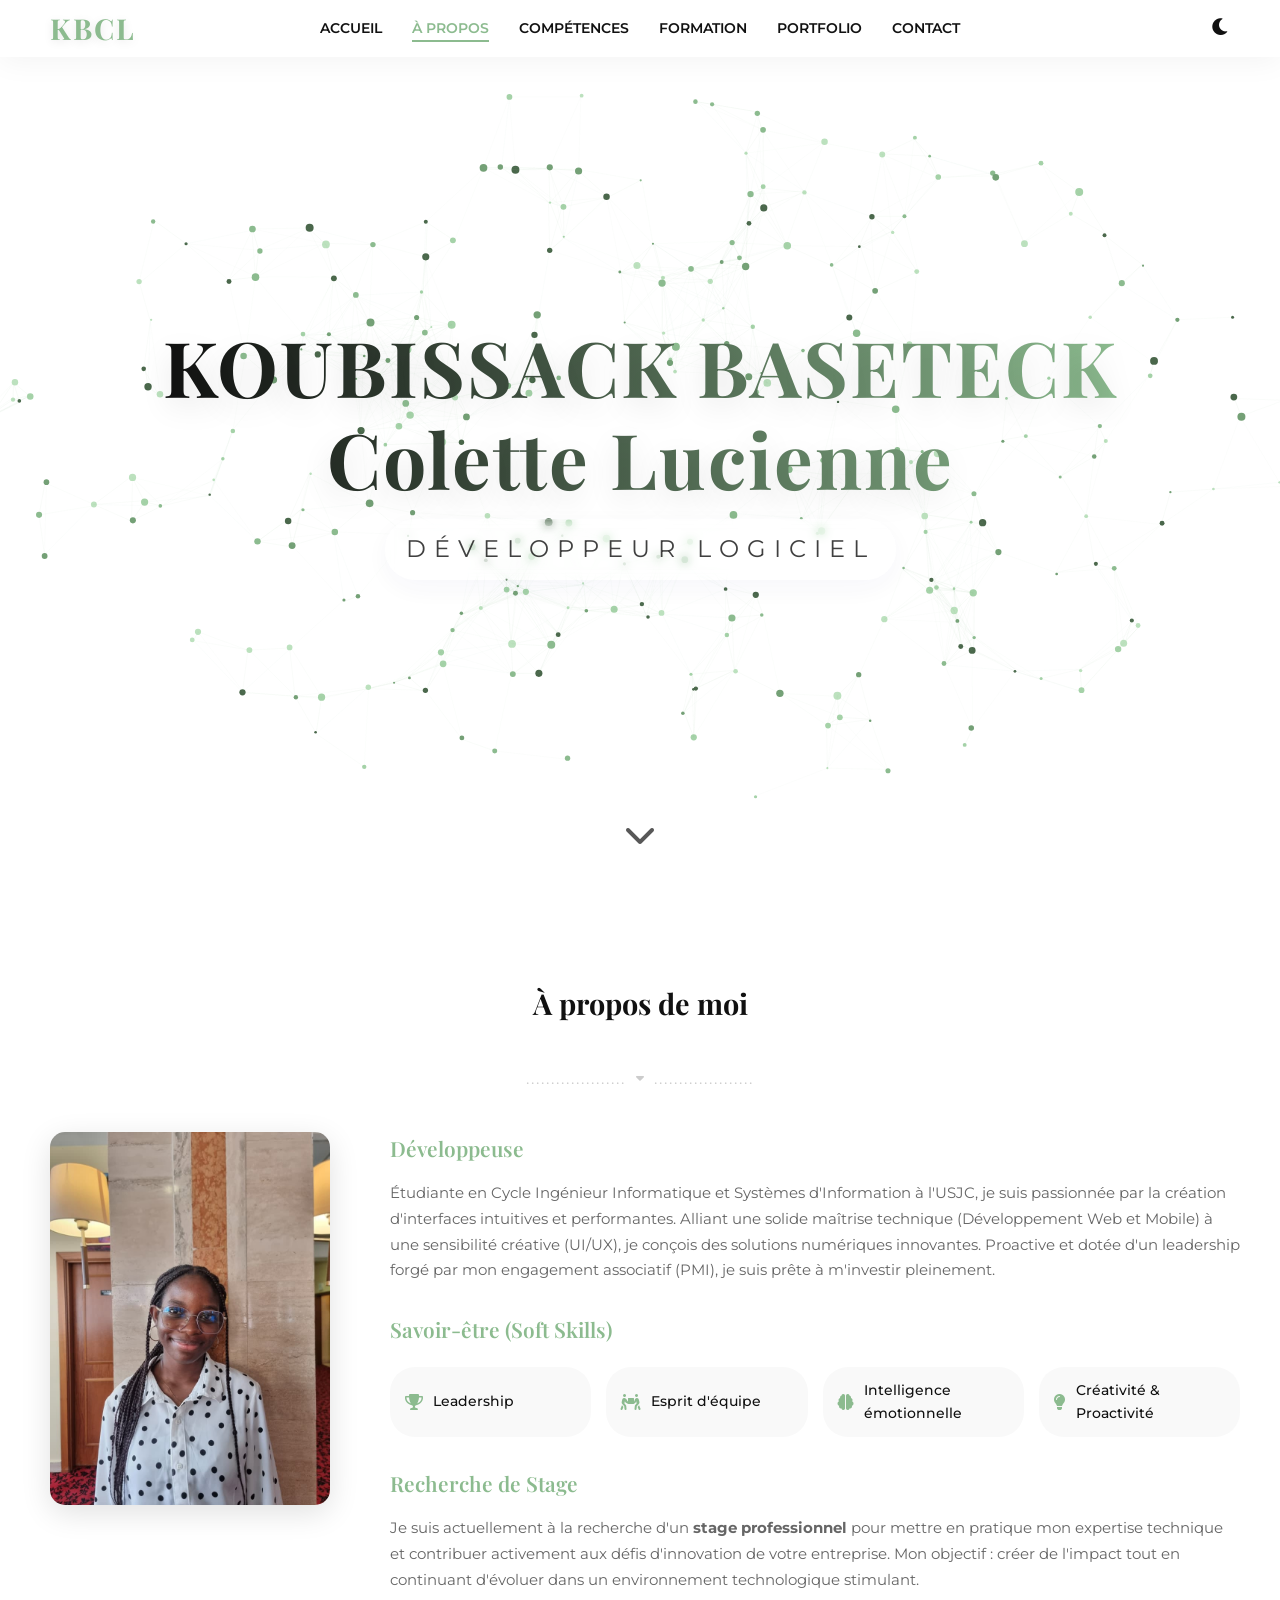
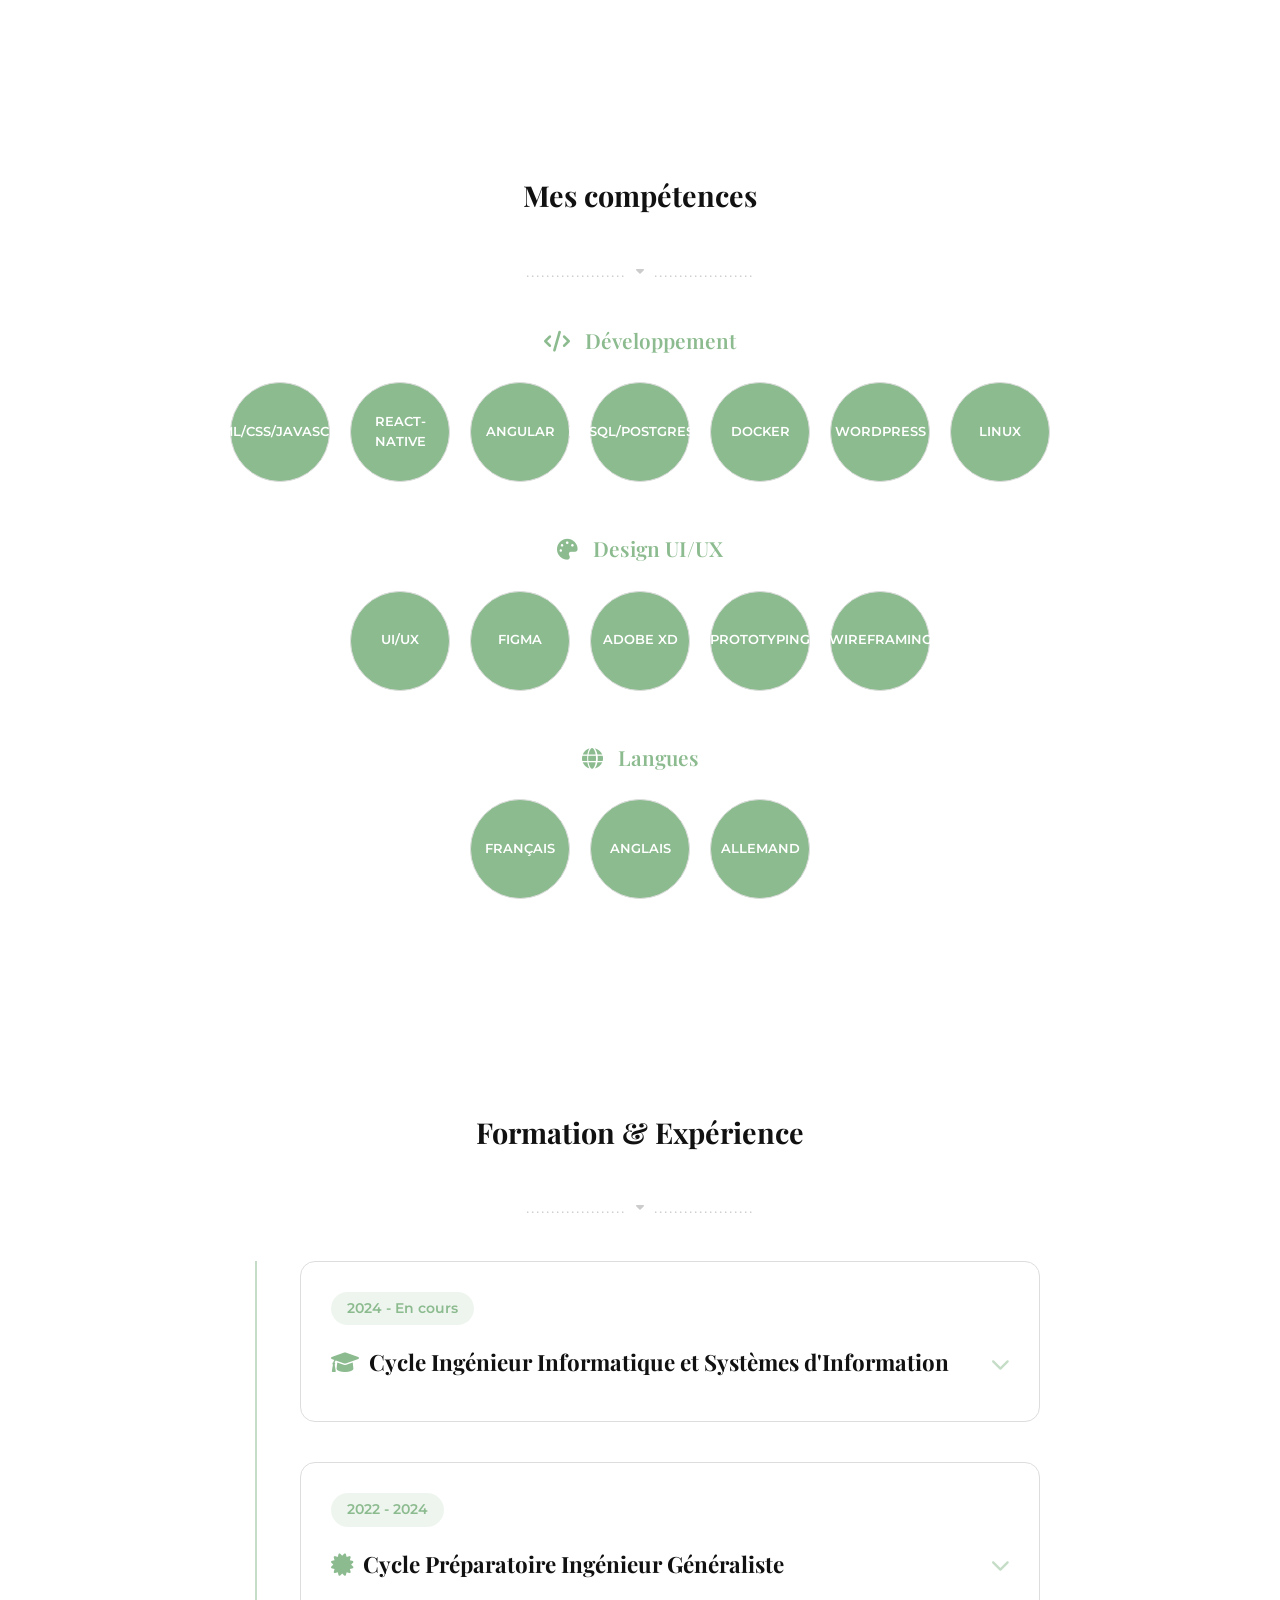
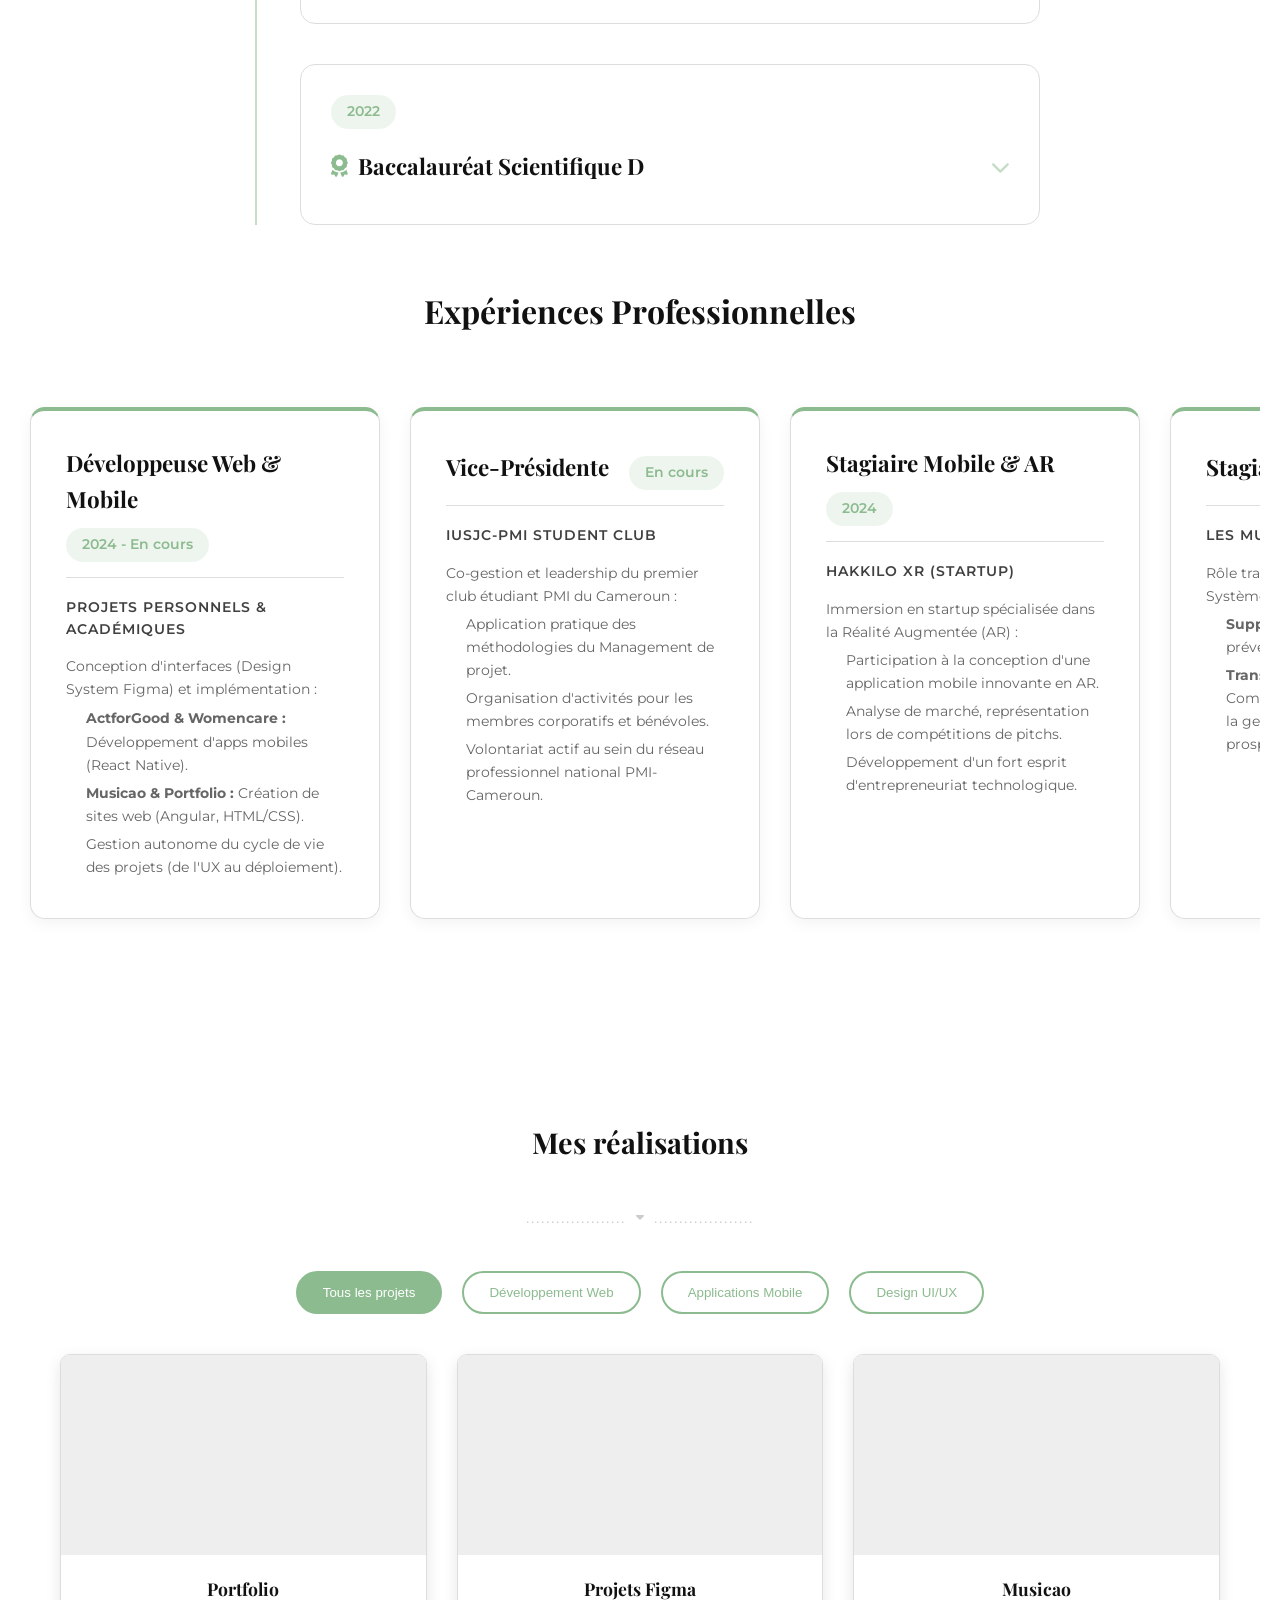
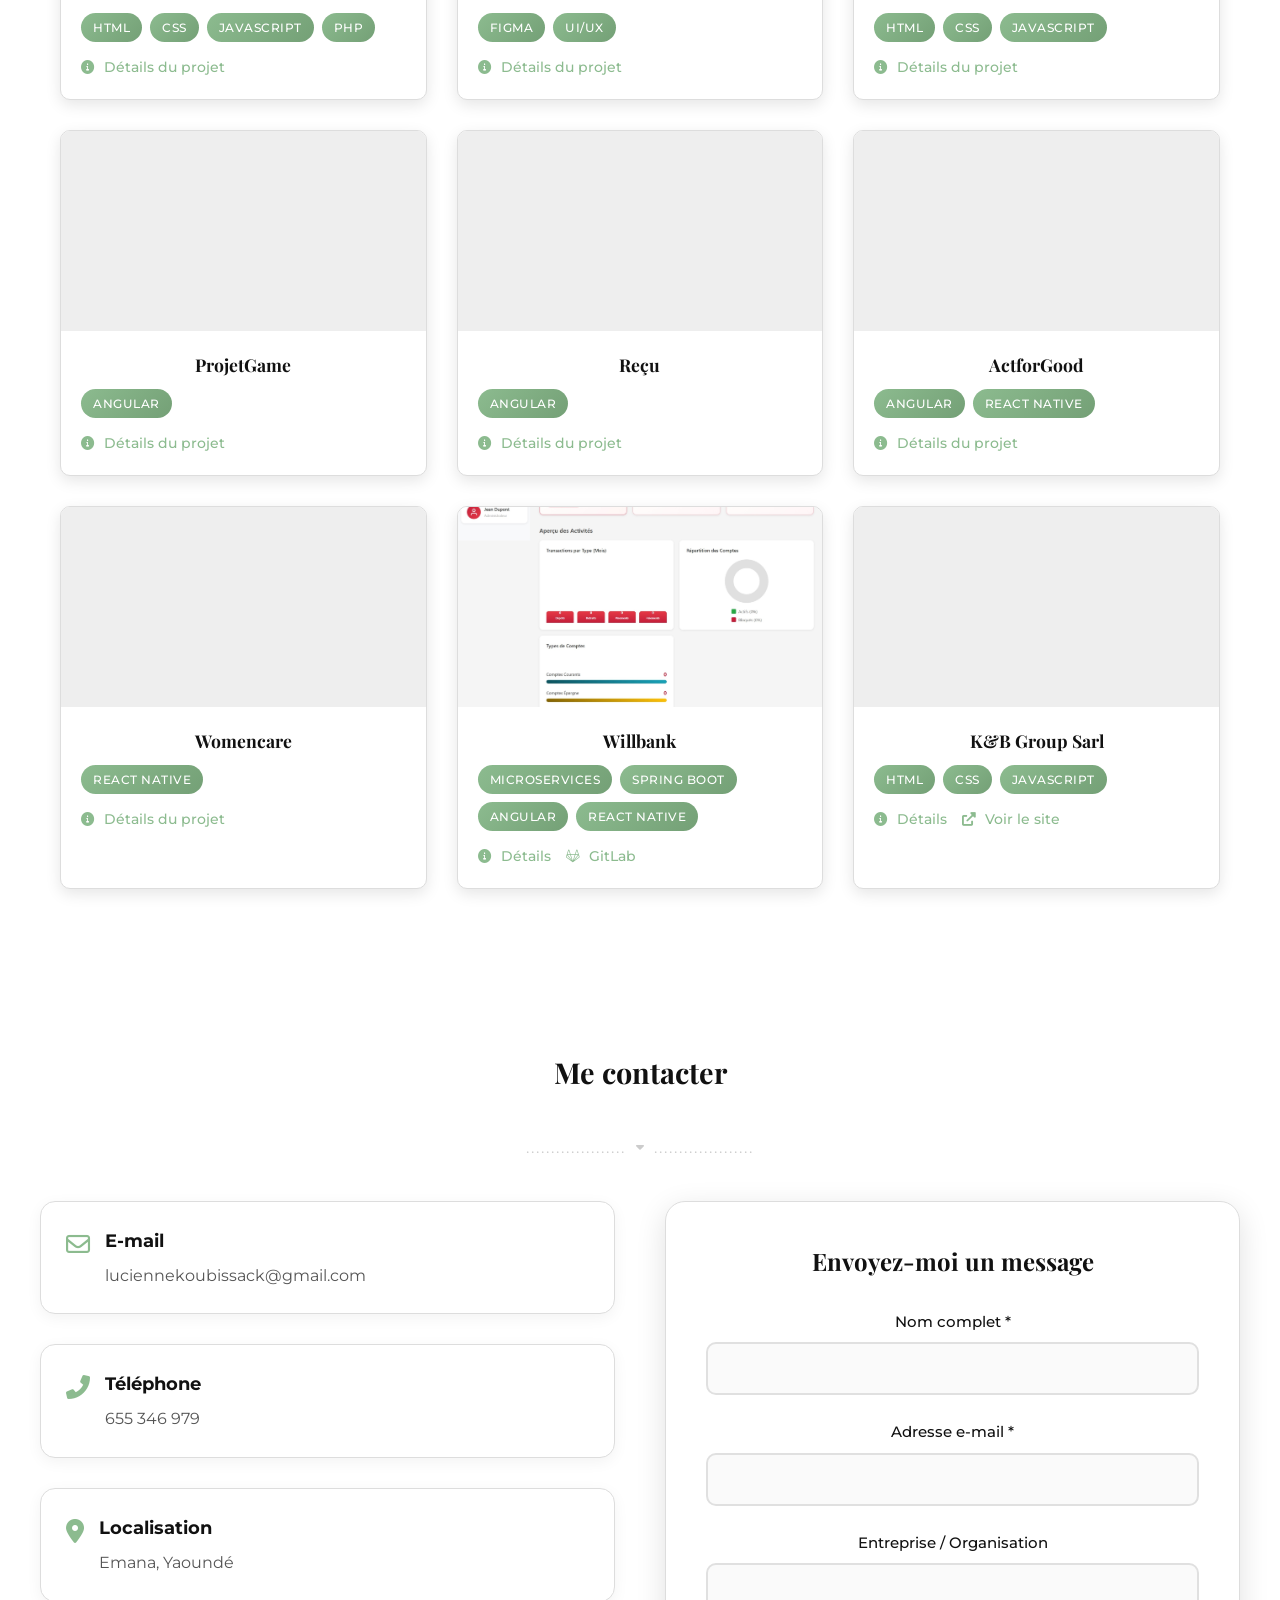
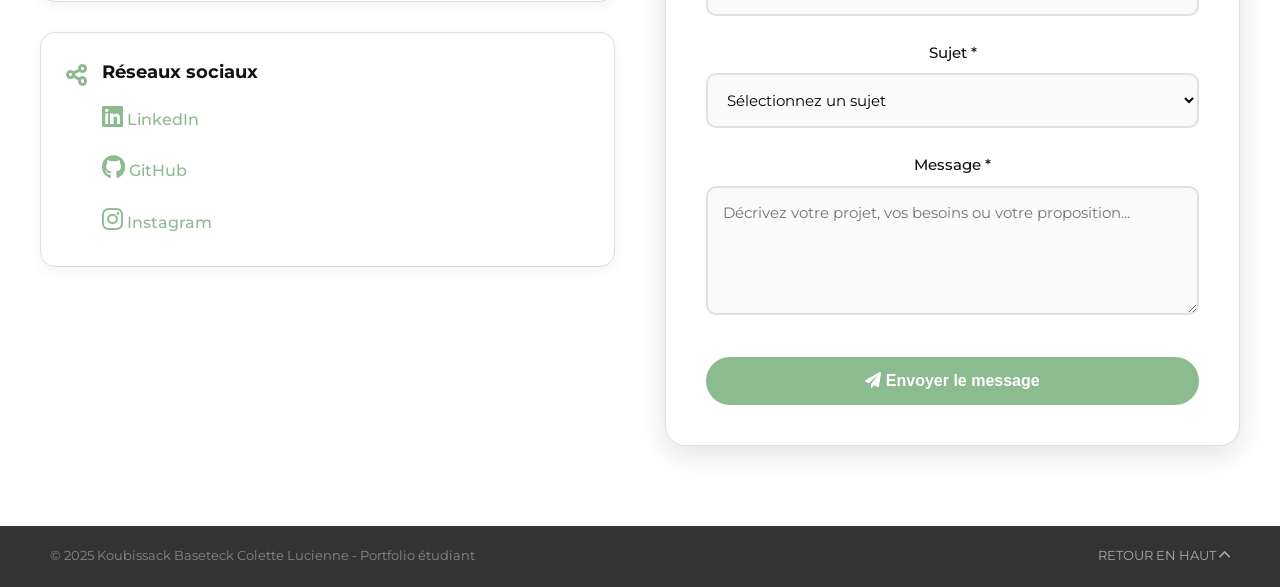
==== commit 70218e01: "Mise à jour" ====
--- a/index.html
+++ b/index.html
@@ -53,7 +53,7 @@
                     <img src="assets/images/Photocv.jpg" alt="Photo de Colette" class="about-img">
                 </div>
                 <div class="about-text">
-                    <h3>Développeuse Frontend & UI/UX Designer</h3>
+                    <h3>Développeuse </h3>
                     <p>
                         Étudiante en Cycle Ingénieur Informatique et Systèmes d'Information à l'USJC, je suis passionnée
                         par la création d'interfaces intuitives et performantes. Alliant une solide maîtrise technique
@@ -90,12 +90,11 @@
         </div>
         <div class="skills-categories">
             <div class="skill-category">
-                <h3><i class="fas fa-code"></i> Développement Web</h3>
+                <h3><i class="fas fa-code"></i> Développement </h3>
                 <div class="skills-container">
                     <div class="skill-circle card-3d">HTML/CSS/JavaScript</div>
                     <div class="skill-circle card-3d">React-Native</div>
                     <div class="skill-circle card-3d">Angular</div>
-                    <div class="skill-circle card-3d">Node.js</div>
                     <div class="skill-circle card-3d">MySQL/PostgreSQL</div>
                     <div class="skill-circle card-3d">Docker</div>
                     <div class="skill-circle card-3d">WordPress</div>
@@ -111,7 +110,6 @@
                     <div class="skill-circle card-3d">Adobe XD</div>
                     <div class="skill-circle card-3d">Prototyping</div>
                     <div class="skill-circle card-3d">Wireframing</div>
-                    <div class="skill-circle card-3d">Design System</div>
                 </div>
             </div>
 
@@ -395,6 +393,25 @@
                             </div>
                         </div>
                     </div>
+
+                    <!-- K&B Group Sarl -->
+                    <div class="project-card card-3d">
+                        <div class="project-img"
+                            style="background-image: url('assets/images/projects/kbgroup.jpg'), url('https://placehold.co/600x400/1a1a2e/white?text=K%26B+Group+Sarl');">
+                        </div>
+                        <div class="project-info">
+                            <h3>K&amp;B Group Sarl</h3>
+                            <div class="project-badges">
+                                <span class="badge">HTML</span>
+                                <span class="badge">CSS</span>
+                                <span class="badge">JavaScript</span>
+                            </div>
+                            <div class="project-links">
+                                <a href="projects/kbgroup.html"><i class="fas fa-info-circle"></i> Détails</a>
+                                <a href="https://www.kbgroupesarl.com" target="_blank"><i class="fas fa-external-link-alt"></i> Voir le site</a>
+                            </div>
+                        </div>
+                    </div>
                 </div>
             </div>
 
@@ -503,6 +520,25 @@
                             <div class="project-links">
                                 <a href="projects/willbank.html"><i class="fas fa-info-circle"></i> Détails</a>
                                 <a href="https://gitlab.com/Maxwellmario123578/WillBank_Project" target="_blank"><i class="fab fa-gitlab"></i> GitLab</a>
+                            </div>
+                        </div>
+                    </div>
+
+                    <!-- K&B Group Sarl -->
+                    <div class="project-card card-3d">
+                        <div class="project-img"
+                            style="background-image: url('assets/images/projects/kbgroup.jpg'), url('https://placehold.co/600x400/1a1a2e/white?text=K%26B+Group+Sarl');">
+                        </div>
+                        <div class="project-info">
+                            <h3>K&amp;B Group Sarl</h3>
+                            <div class="project-badges">
+                                <span class="badge">HTML</span>
+                                <span class="badge">CSS</span>
+                                <span class="badge">JavaScript</span>
+                            </div>
+                            <div class="project-links">
+                                <a href="projects/kbgroup.html"><i class="fas fa-info-circle"></i> Détails</a>
+                                <a href="https://www.kbgroupesarl.com" target="_blank"><i class="fas fa-external-link-alt"></i> Voir le site</a>
                             </div>
                         </div>
                     </div>
@@ -603,7 +639,7 @@
                     <div>
                         <h4>E-mail</h4>
                         <p>luciennekoubissack@gmail.com</p>
-                        <p>sheispinked@gmail.com</p>
+                       
                     </div>
                 </div>
                 <div class="contact-item card-3d">
@@ -627,7 +663,6 @@
                         <div class="social-links">
                             <a href="#" target="_blank"><i class="fab fa-linkedin"></i> LinkedIn</a>
                             <a href="#" target="_blank"><i class="fab fa-github"></i> GitHub</a>
-                            <a href="#" target="_blank"><i class="fab fa-behance"></i> Behance</a>
                             <a href="#" target="_blank"><i class="fab fa-instagram"></i> Instagram</a>
                         </div>
                     </div>
@@ -637,7 +672,7 @@
             <div class="contact-form-container">
                 <div class="contact-form card-3d">
                     <h3>Envoyez-moi un message</h3>
-                    <form id="contactForm" action="https://formspree.io/f/YOUR_FORM_ID" method="POST">
+                    <form id="contactForm" action="https://formspree.io/f/mzdkyrda" method="POST">
                         <div class="form-group">
                             <label for="name">Nom complet *</label>
                             <input type="text" id="name" name="name" required>
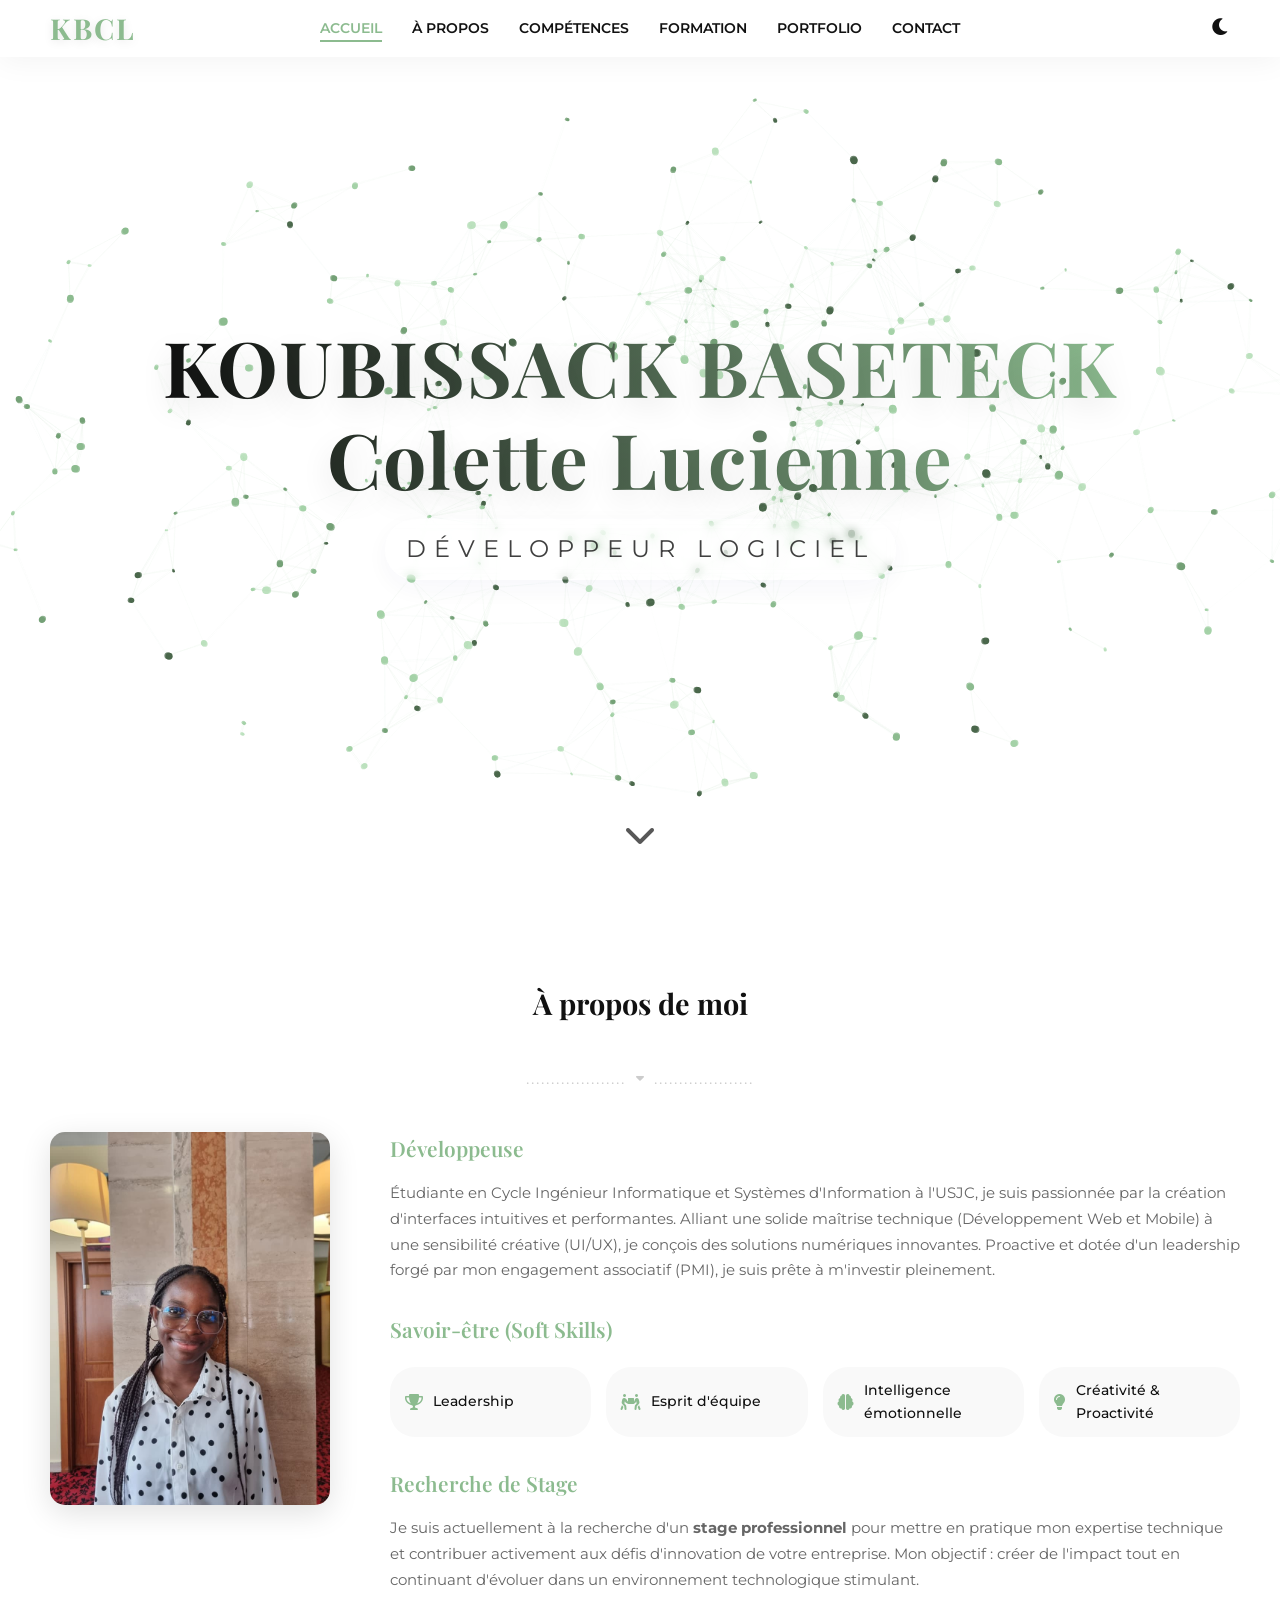
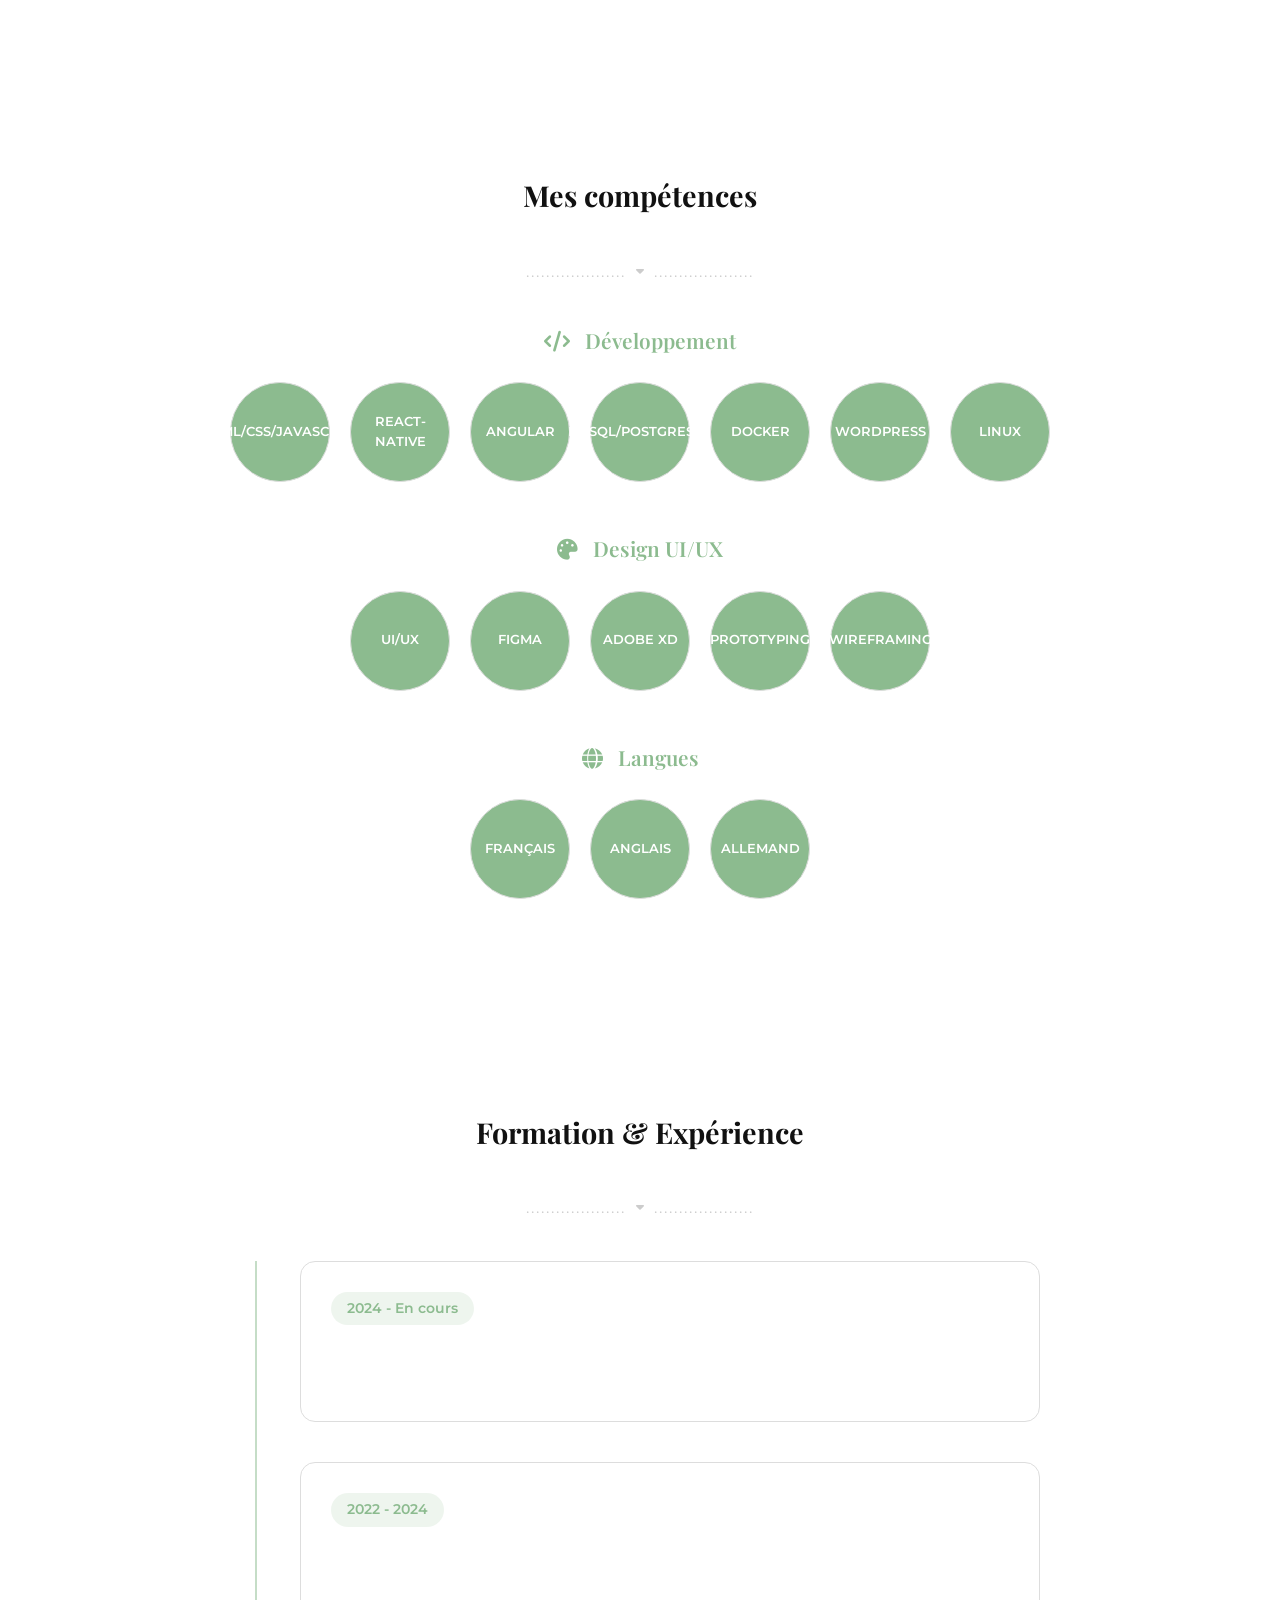
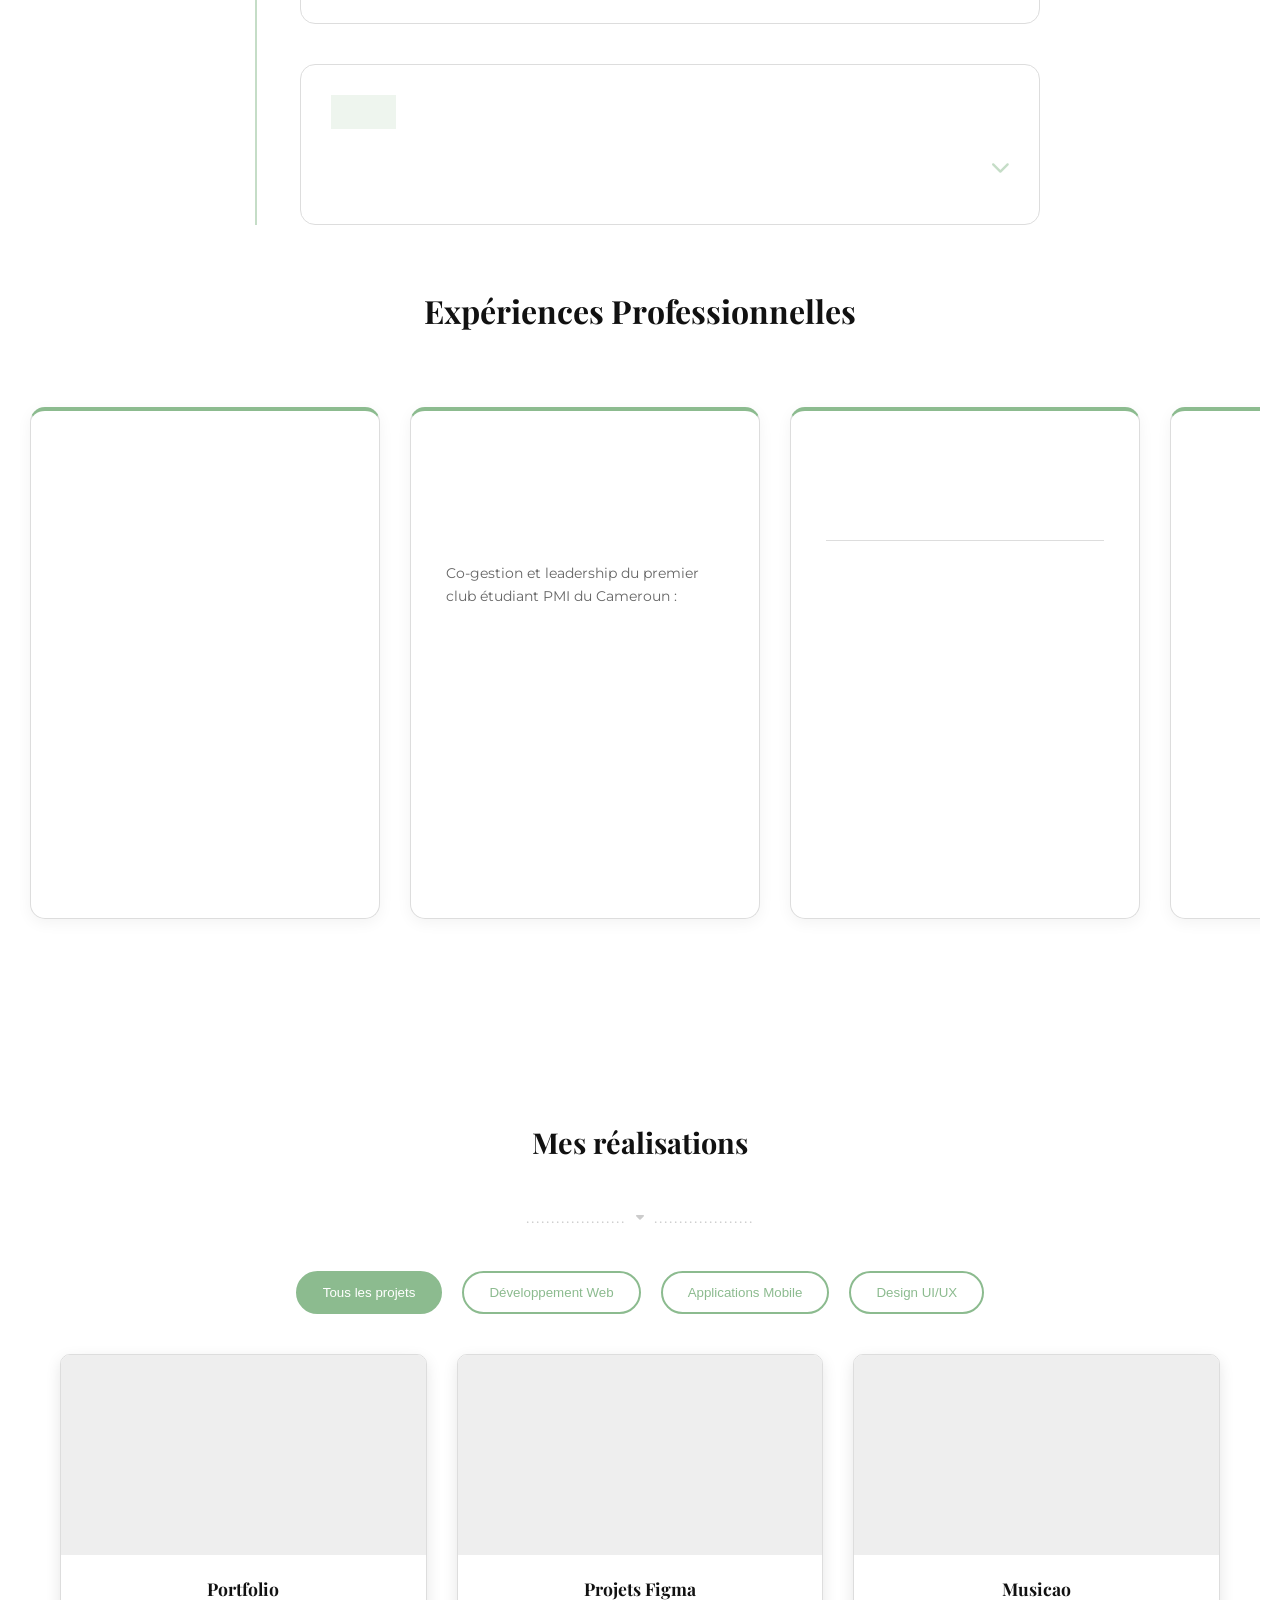
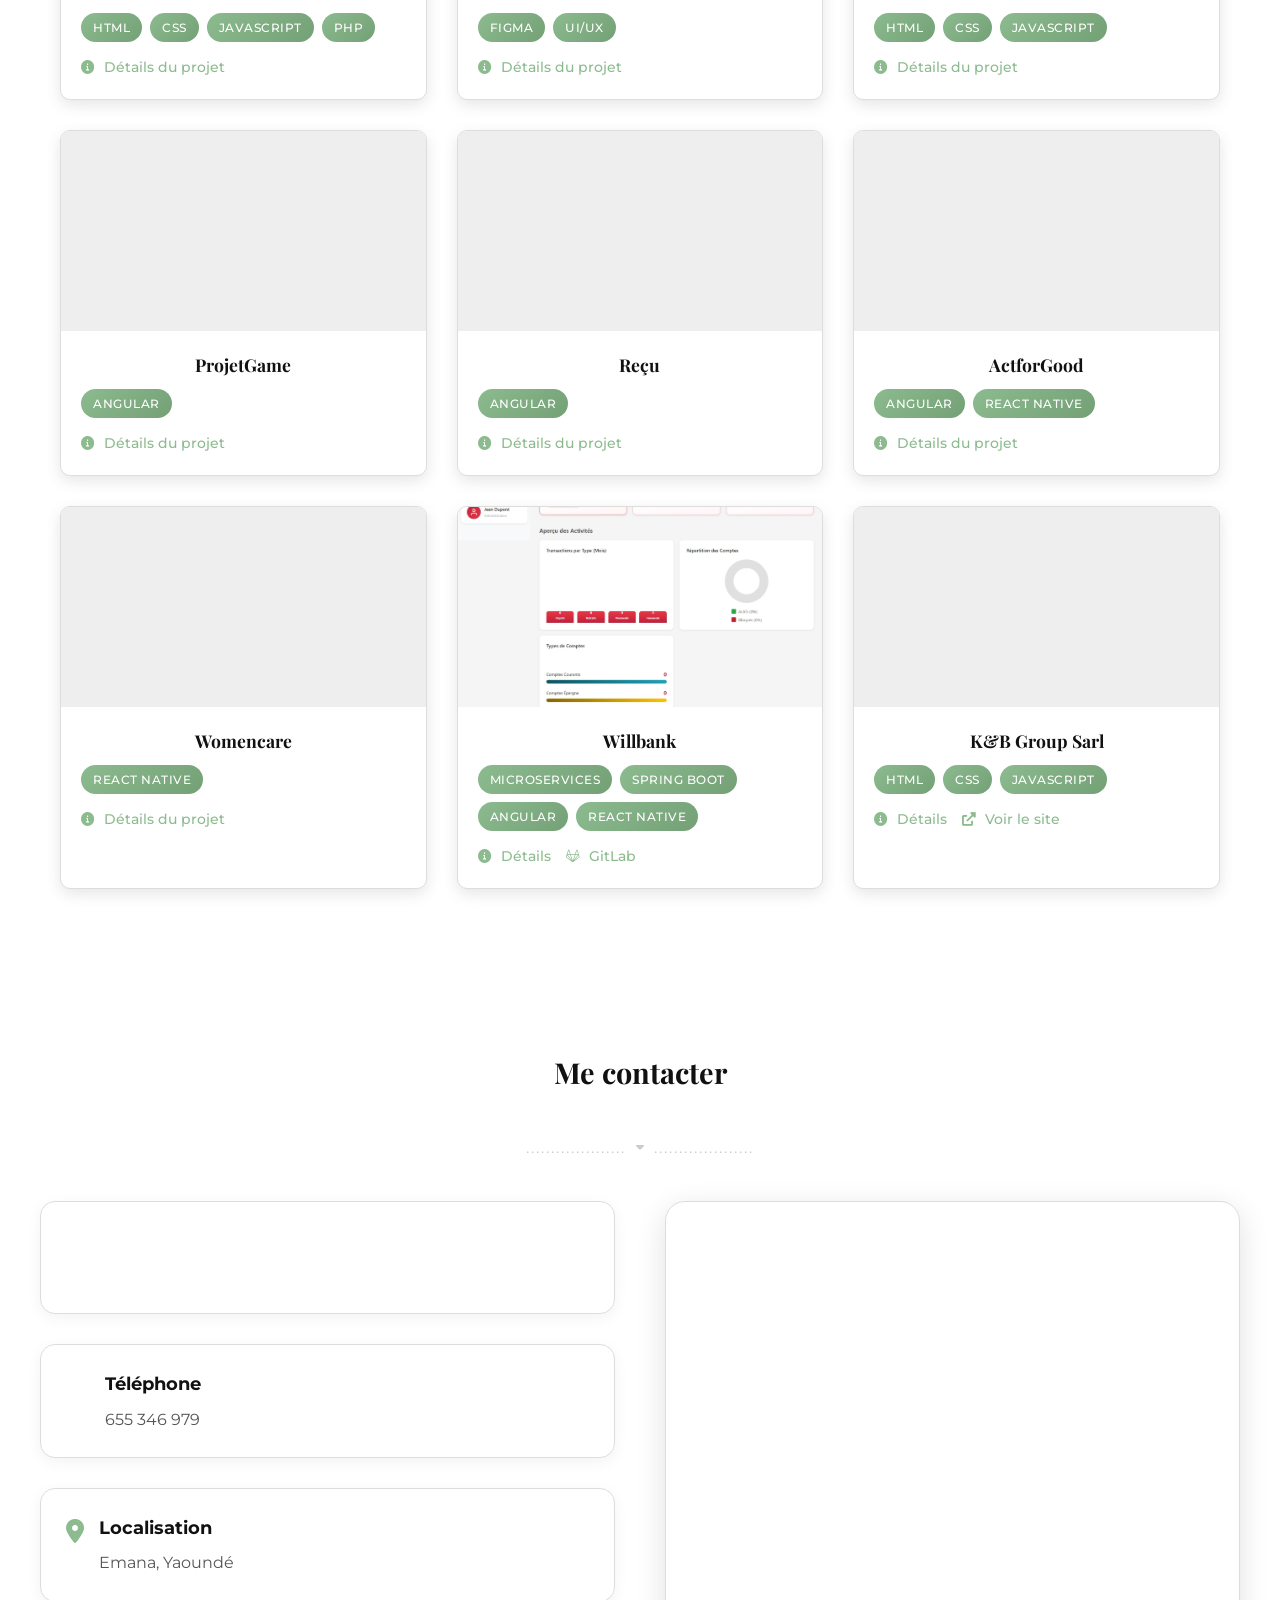
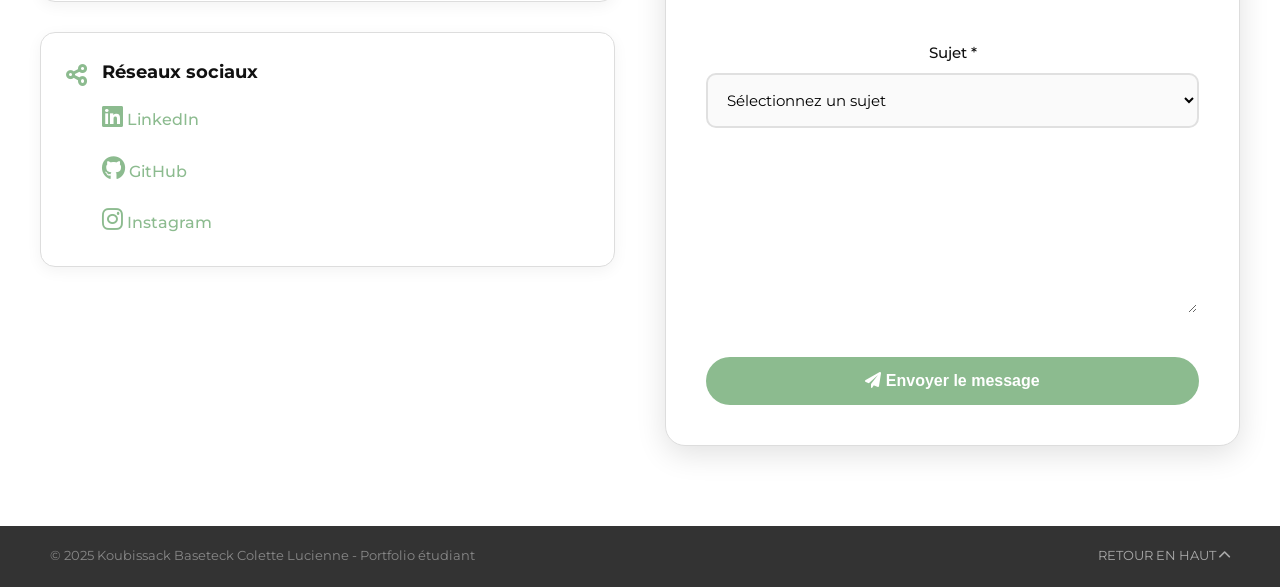
==== commit 41d64418: "responsive" ====
--- a/index.html
+++ b/index.html
@@ -30,8 +30,10 @@
                 <li><a href="#portfolio" class="nav-link">Portfolio</a></li>
                 <li><a href="#contact" class="nav-link">Contact</a></li>
             </ul>
-            <button id="theme-toggle" class="theme-btn" aria-label="Changer de thème"><i
-                    class="fas fa-moon"></i></button>
+            <button id="theme-toggle" class="theme-btn" aria-label="Changer de thème"><i class="fas fa-moon"></i></button>
+            <button class="hamburger" id="hamburger" aria-label="Menu" aria-expanded="false">
+                <span></span><span></span><span></span>
+            </button>
         </nav>
         <canvas id="particle-canvas"></canvas>
         <div class="hero-content centered-hero">
--- a/style.css
+++ b/style.css
@@ -1207,7 +1207,9 @@
     color: var(--white);
 }
 
-/* Responsive */
+.hamburger {
+    display: none; /* caché par défaut sur desktop */
+}
 @media (max-width: 1024px) {
     .contact-container {
         grid-template-columns: 1fr;
@@ -1220,42 +1222,93 @@
 }
 
 @media (max-width: 768px) {
-    .hero-content h1 {
-        font-size: 1.8rem;
-    }
-
-    .hero-content p {
+
+    /* Nav mobile */
+    nav {
+        padding: 12px 20px;
+        justify-content: space-between;
+    }
+
+    .nav-logo {
+        position: static;
+        font-size: 1.4rem;
+    }
+
+    .theme-btn {
+        position: static;
+        order: 3;
+    }
+
+    .nav-menu {
+        display: none;
+        position: fixed;
+        top: 0;
+        left: 0;
+        width: 100%;
+        height: 100vh;
+        background: var(--bg-color);
+        flex-direction: column;
+        justify-content: center;
+        align-items: center;
+        gap: 30px;
+        z-index: 200;
+        transition: opacity 0.3s ease;
+    }
+
+    .nav-menu.open {
+        display: flex;
+    }
+
+    .nav-menu a {
         font-size: 1.2rem;
     }
 
-    .hero-subtitle {
-        font-size: 1rem !important;
-    }
-
-    .profile-img {
-        width: 120px;
-        height: 120px;
-    }
-
-    nav {
-        justify-content: center;
-        padding: 15px 20px;
-    }
-
-    nav ul {
-        gap: 15px;
-        flex-wrap: wrap;
-        justify-content: center;
-    }
-
-    nav a {
-        font-size: 0.8rem;
-    }
-
+    .hamburger {
+        display: flex;
+        flex-direction: column;
+        gap: 5px;
+        background: none;
+        border: none;
+        cursor: pointer;
+        padding: 5px;
+        z-index: 300;
+        order: 2;
+    }
+
+    .hamburger span {
+        display: block;
+        width: 24px;
+        height: 2px;
+        background: var(--text-color);
+        border-radius: 2px;
+        transition: all 0.3s ease;
+    }
+
+    .hamburger.open span:nth-child(1) {
+        transform: translateY(7px) rotate(45deg);
+    }
+
+    .hamburger.open span:nth-child(2) {
+        opacity: 0;
+    }
+
+    .hamburger.open span:nth-child(3) {
+        transform: translateY(-7px) rotate(-45deg);
+    }
+
+    /* Hero */
+    .hero-role {
+        font-size: 0.75rem;
+        letter-spacing: 4px;
+        padding: 8px 15px;
+    }
+
+    /* Sections */
     section {
         padding: 60px 15px;
     }
 
+    /* About */
     .about-profile {
         grid-template-columns: 1fr;
         gap: 30px;
@@ -1267,55 +1320,78 @@
     }
 
     .characteristics {
-        grid-template-columns: 1fr;
-    }
-
+        grid-template-columns: 1fr 1fr;
+    }
+
+    /* Timeline */
     .timeline {
-        padding-left: 20px;
+        padding-left: 15px;
     }
 
     .timeline-item {
-        margin-left: 20px;
+        margin-left: 15px;
+        padding: 20px;
     }
 
     .timeline-item::before {
-        left: -35px;
-    }
-
-    .experience-grid {
-        grid-template-columns: 1fr;
-    }
-
+        left: -30px;
+    }
+
+    .timeline-content h3 {
+        font-size: 1.1rem;
+        flex-wrap: wrap;
+        gap: 6px;
+    }
+
+    /* Experience */
+    .experience-card {
+        min-width: 280px;
+        max-width: 280px;
+        padding: 25px;
+    }
+
+    .exp-header h4 {
+        font-size: 1.1rem;
+    }
+
+    /* Skills */
     .skills-container {
-        gap: 15px;
+        gap: 12px;
     }
 
     .skill-circle {
         width: 80px;
         height: 80px;
-        font-size: 0.7rem;
+        font-size: 0.65rem;
+    }
+
+    /* Portfolio */
+    .portfolio-grid {
+        grid-template-columns: 1fr;
+        padding: 0 10px;
     }
 
     .portfolio-tabs {
-        gap: 10px;
+        gap: 8px;
     }
 
     .tab-btn {
-        padding: 10px 20px;
-        font-size: 0.9rem;
-    }
-
+        padding: 9px 16px;
+        font-size: 0.8rem;
+    }
+
+    /* Contact */
     .contact-container {
         grid-template-columns: 1fr;
         gap: 30px;
     }
 
     .contact-form {
-        padding: 30px 25px;
+        padding: 25px 20px;
     }
 
     .contact-cta {
-        padding: 40px 25px;
+        padding: 35px 20px;
     }
 
     .cta-buttons {
@@ -1324,10 +1400,12 @@
     }
 
     .cta-buttons .btn {
-        min-width: 200px;
-    }
-
-    /* Disable 3D effects on mobile for performance */
+        width: 100%;
+        text-align: center;
+        justify-content: center;
+    }
+
+    /* Disable heavy 3D on mobile */
     .card-3d:hover {
         transform: translateY(-5px);
     }
@@ -1336,9 +1414,101 @@
         animation: none;
     }
 
+    .experience-grid:hover .experience-card {
+        opacity: 1;
+        filter: none;
+    }
+
+    /* Footer */
     footer {
         flex-direction: column;
         gap: 10px;
         padding: 20px;
     }
+}
+
+@media (max-width: 480px) {
+
+    /* Hero */
+    .hero-name {
+        font-size: 2rem;
+        letter-spacing: 1px;
+    }
+
+    .hero-role {
+        font-size: 0.65rem;
+        letter-spacing: 3px;
+    }
+
+    /* Characteristics 1 colonne */
+    .characteristics {
+        grid-template-columns: 1fr;
+    }
+
+    /* Skills encore plus petits */
+    .skill-circle {
+        width: 68px;
+        height: 68px;
+        font-size: 0.6rem;
+    }
+
+    .skills-container {
+        gap: 10px;
+    }
+
+    /* Timeline simplifié */
+    .timeline {
+        padding-left: 10px;
+    }
+
+    .timeline-item {
+        margin-left: 10px;
+        padding: 15px;
+    }
+
+    .timeline-item::before {
+        left: -24px;
+        width: 10px;
+        height: 10px;
+    }
+
+    /* Experience cards pleine largeur */
+    .experience-card {
+        min-width: 240px;
+        max-width: 240px;
+        padding: 20px;
+    }
+
+    /* Tabs empilés */
+    .portfolio-tabs {
+        flex-direction: column;
+        align-items: center;
+        gap: 8px;
+    }
+
+    .tab-btn {
+        width: 80%;
+    }
+
+    /* Contact form padding réduit */
+    .contact-form {
+        padding: 20px 15px;
+    }
+
+    .form-group input,
+    .form-group select,
+    .form-group textarea {
+        padding: 12px;
+        font-size: 0.9rem;
+    }
+
+    /* Section title plus petit */
+    .section-title {
+        font-size: 1.5rem;
+    }
+
+    /* About photo centrée */
+    .about-img {
+        max-width: 200px;
+    }
 }
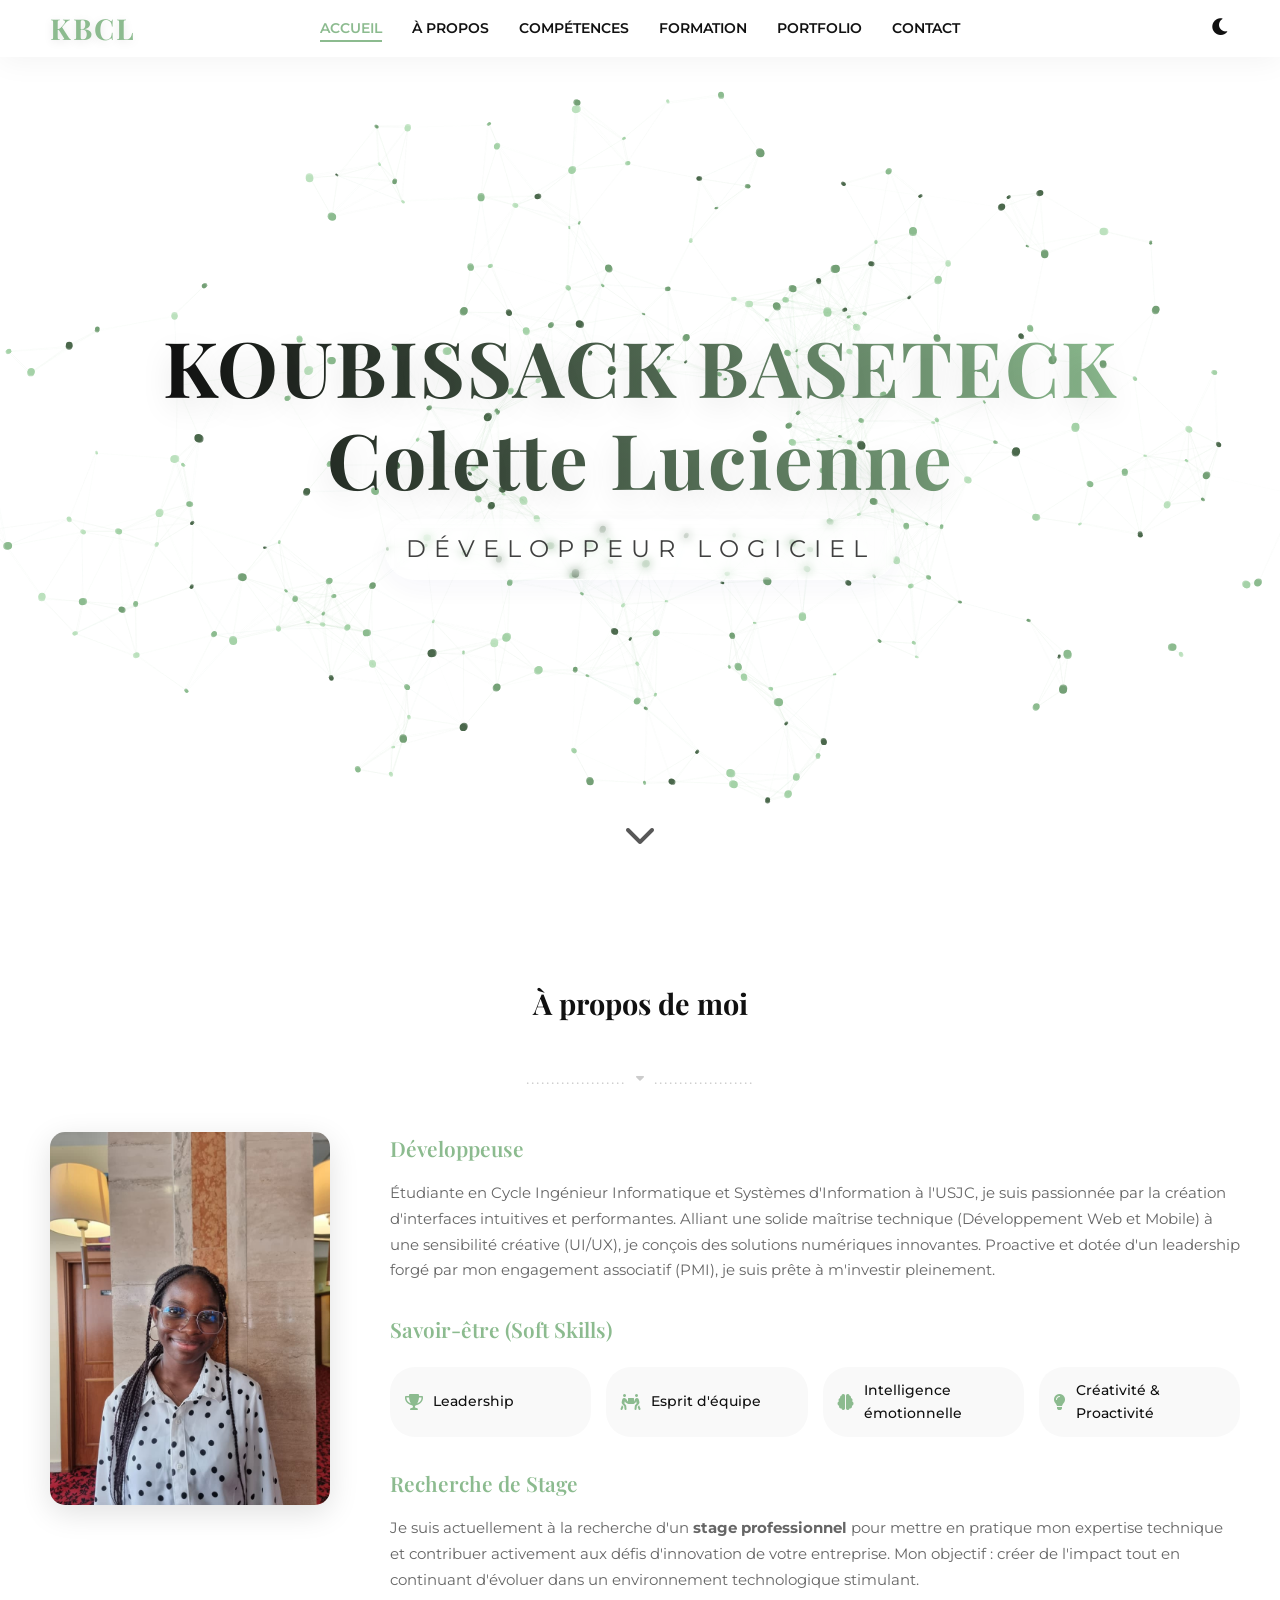
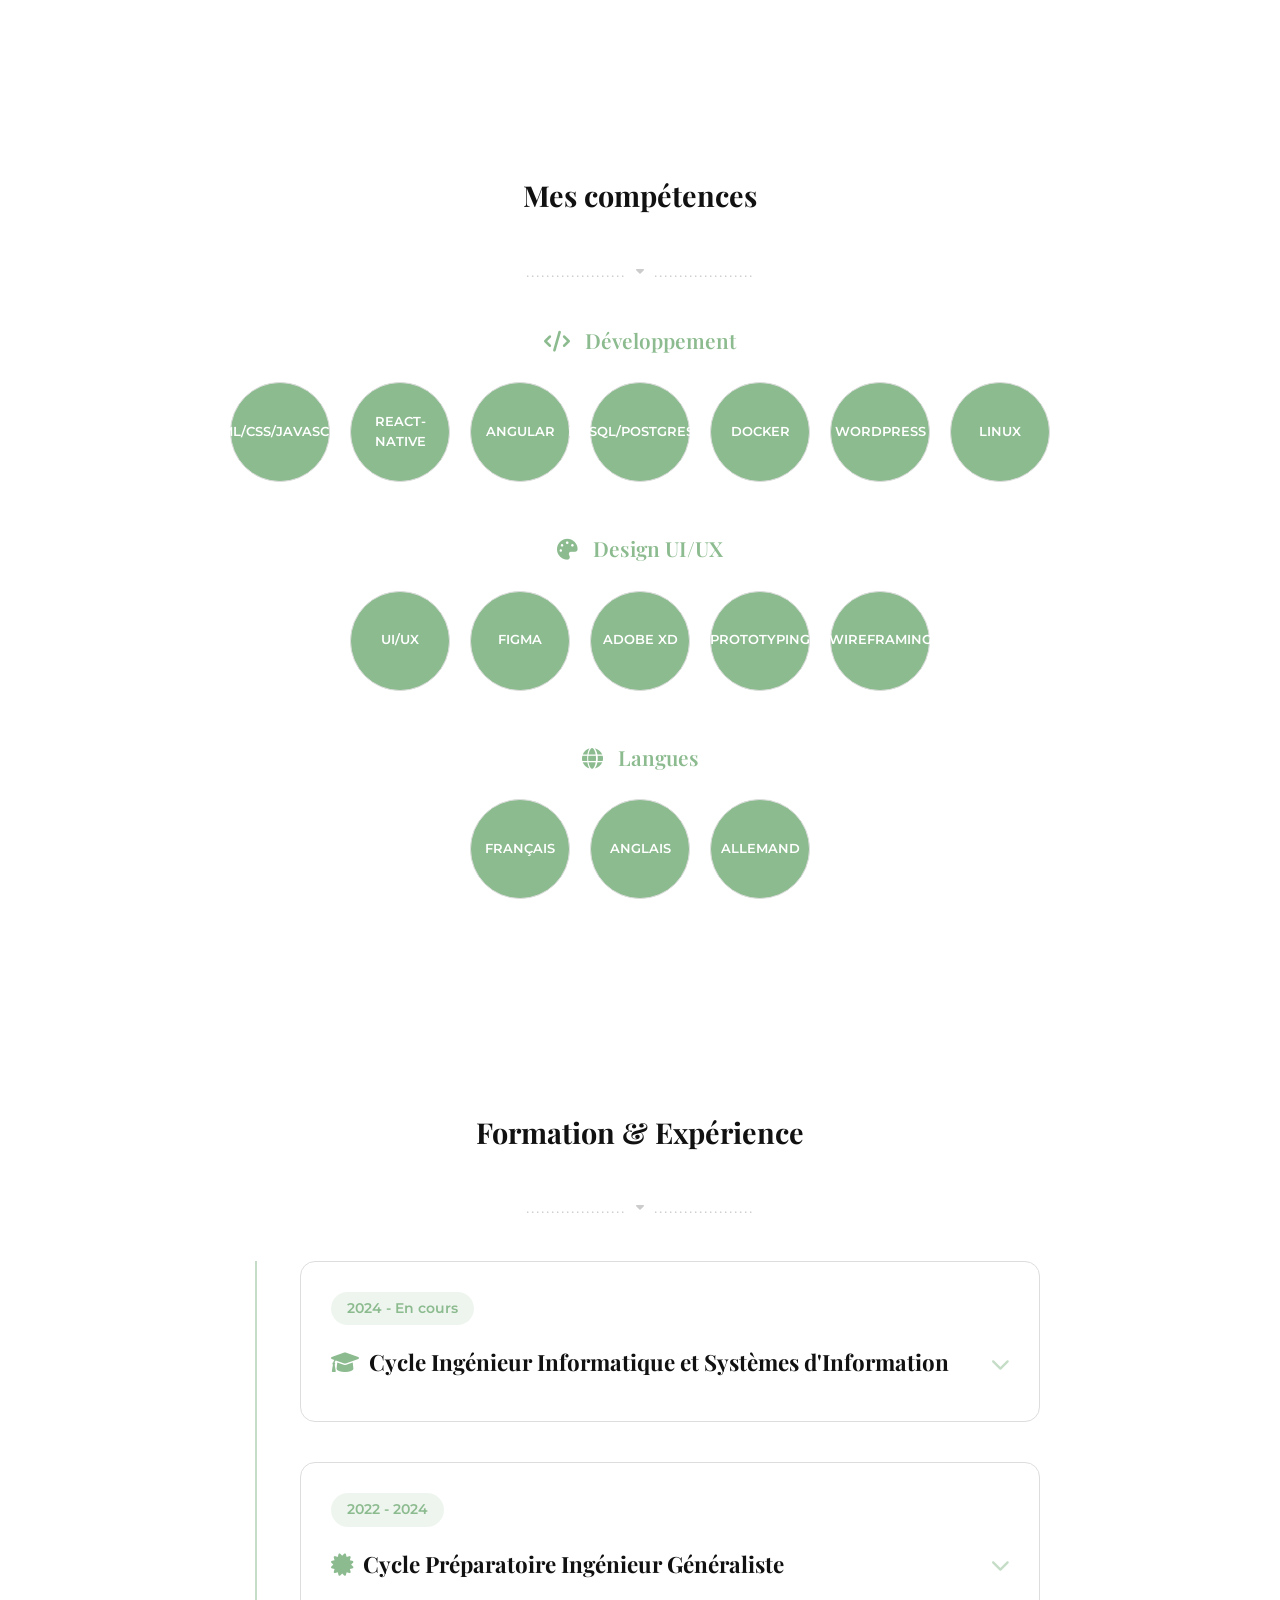
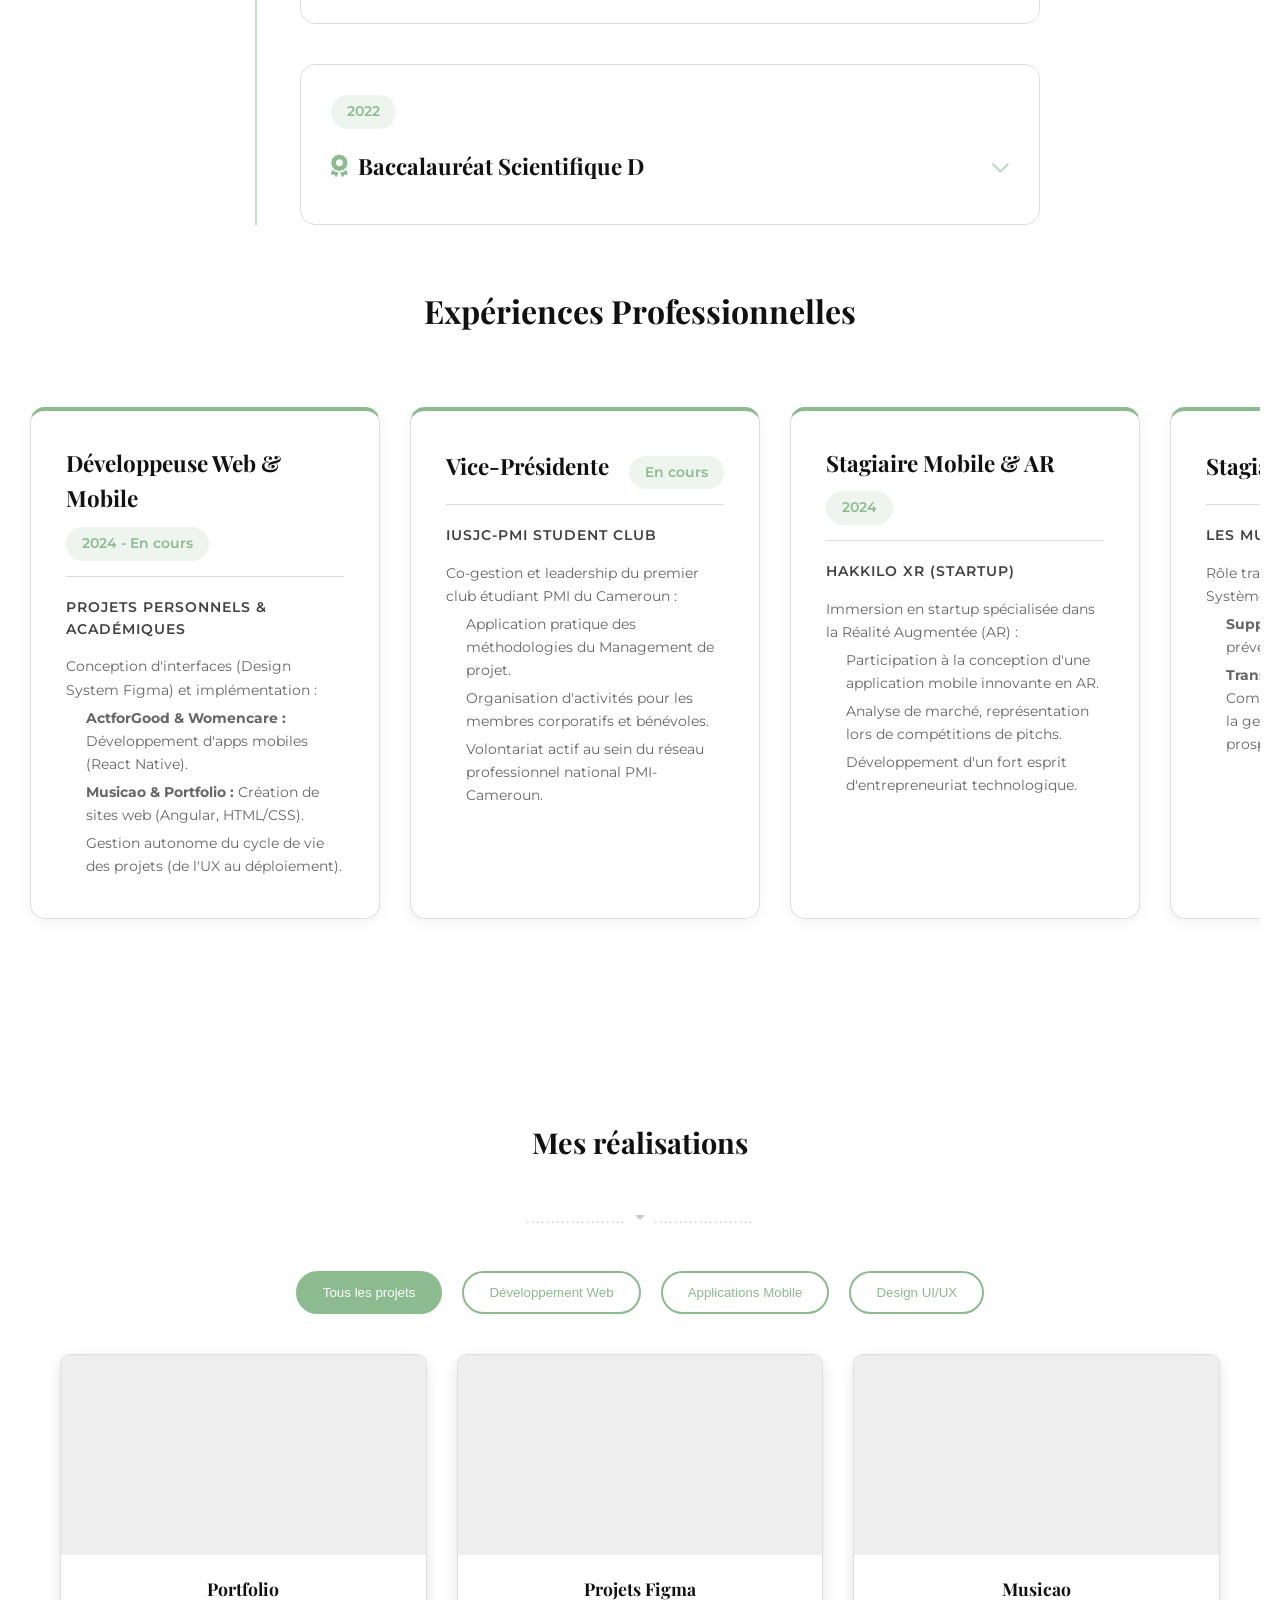
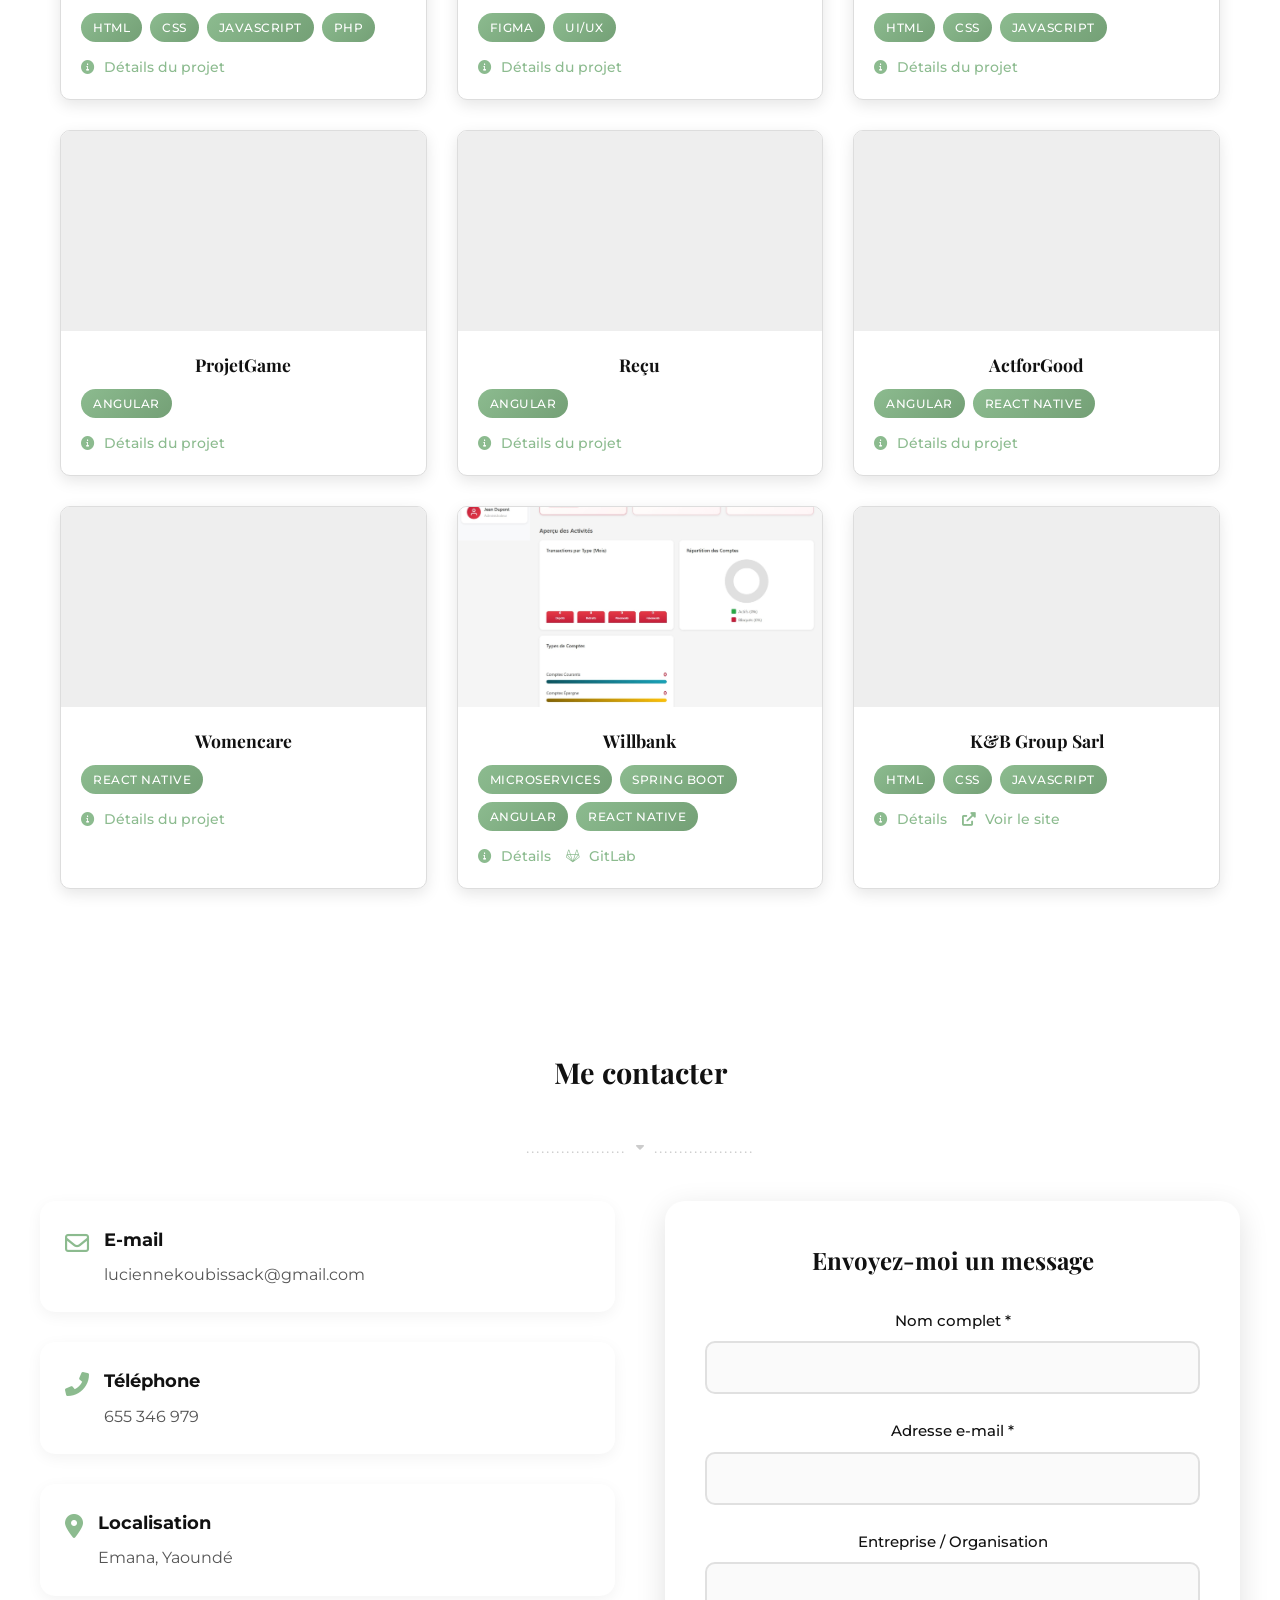
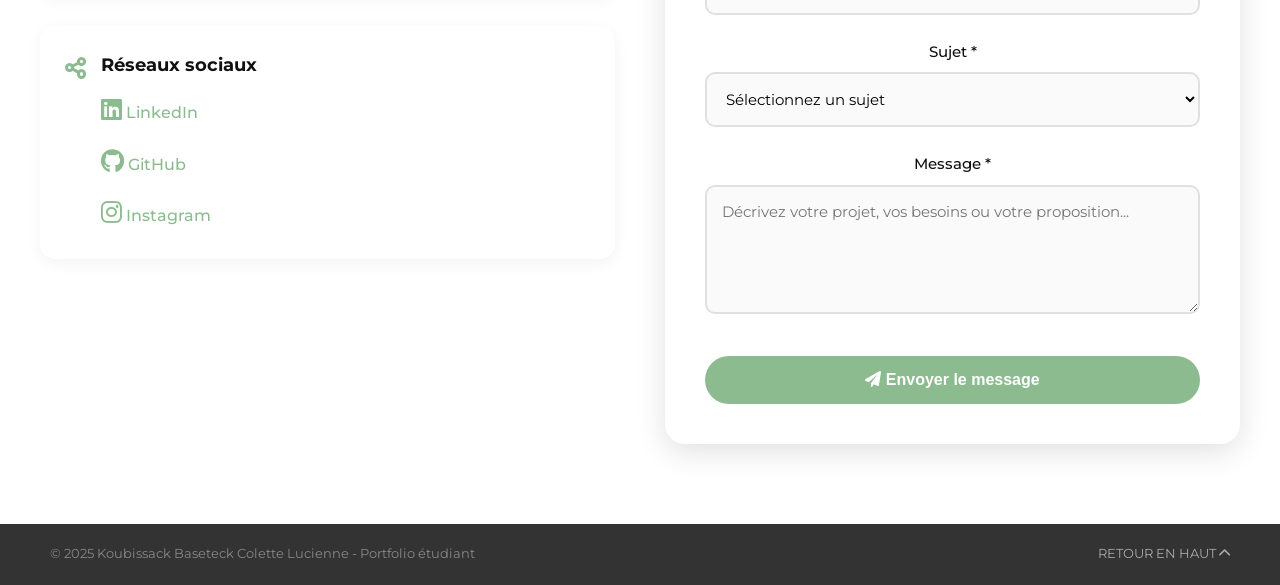
==== commit 9eecad9f: "Ajout et amelioration" ====
--- a/index.html
+++ b/index.html
@@ -636,7 +636,7 @@
 
         <div class="contact-container">
             <div class="contact-info">
-                <div class="contact-item card-3d">
+                <div class="contact-item">
                     <i class="far fa-envelope"></i>
                     <div>
                         <h4>E-mail</h4>
@@ -644,21 +644,21 @@
                        
                     </div>
                 </div>
-                <div class="contact-item card-3d">
+                <div class="contact-item">
                     <i class="fas fa-phone-alt"></i>
                     <div>
                         <h4>Téléphone</h4>
                         <p>655 346 979</p>
                     </div>
                 </div>
-                <div class="contact-item card-3d">
+                <div class="contact-item">
                     <i class="fas fa-map-marker-alt"></i>
                     <div>
                         <h4>Localisation</h4>
                         <p>Emana, Yaoundé</p>
                     </div>
                 </div>
-                <div class="contact-item card-3d">
+                <div class="contact-item">
                     <i class="fas fa-share-alt"></i>
                     <div>
                         <h4>Réseaux sociaux</h4>
@@ -672,7 +672,7 @@
             </div>
 
             <div class="contact-form-container">
-                <div class="contact-form card-3d">
+                <div class="contact-form">
                     <h3>Envoyez-moi un message</h3>
                     <form id="contactForm" action="https://formspree.io/f/mzdkyrda" method="POST">
                         <div class="form-group">
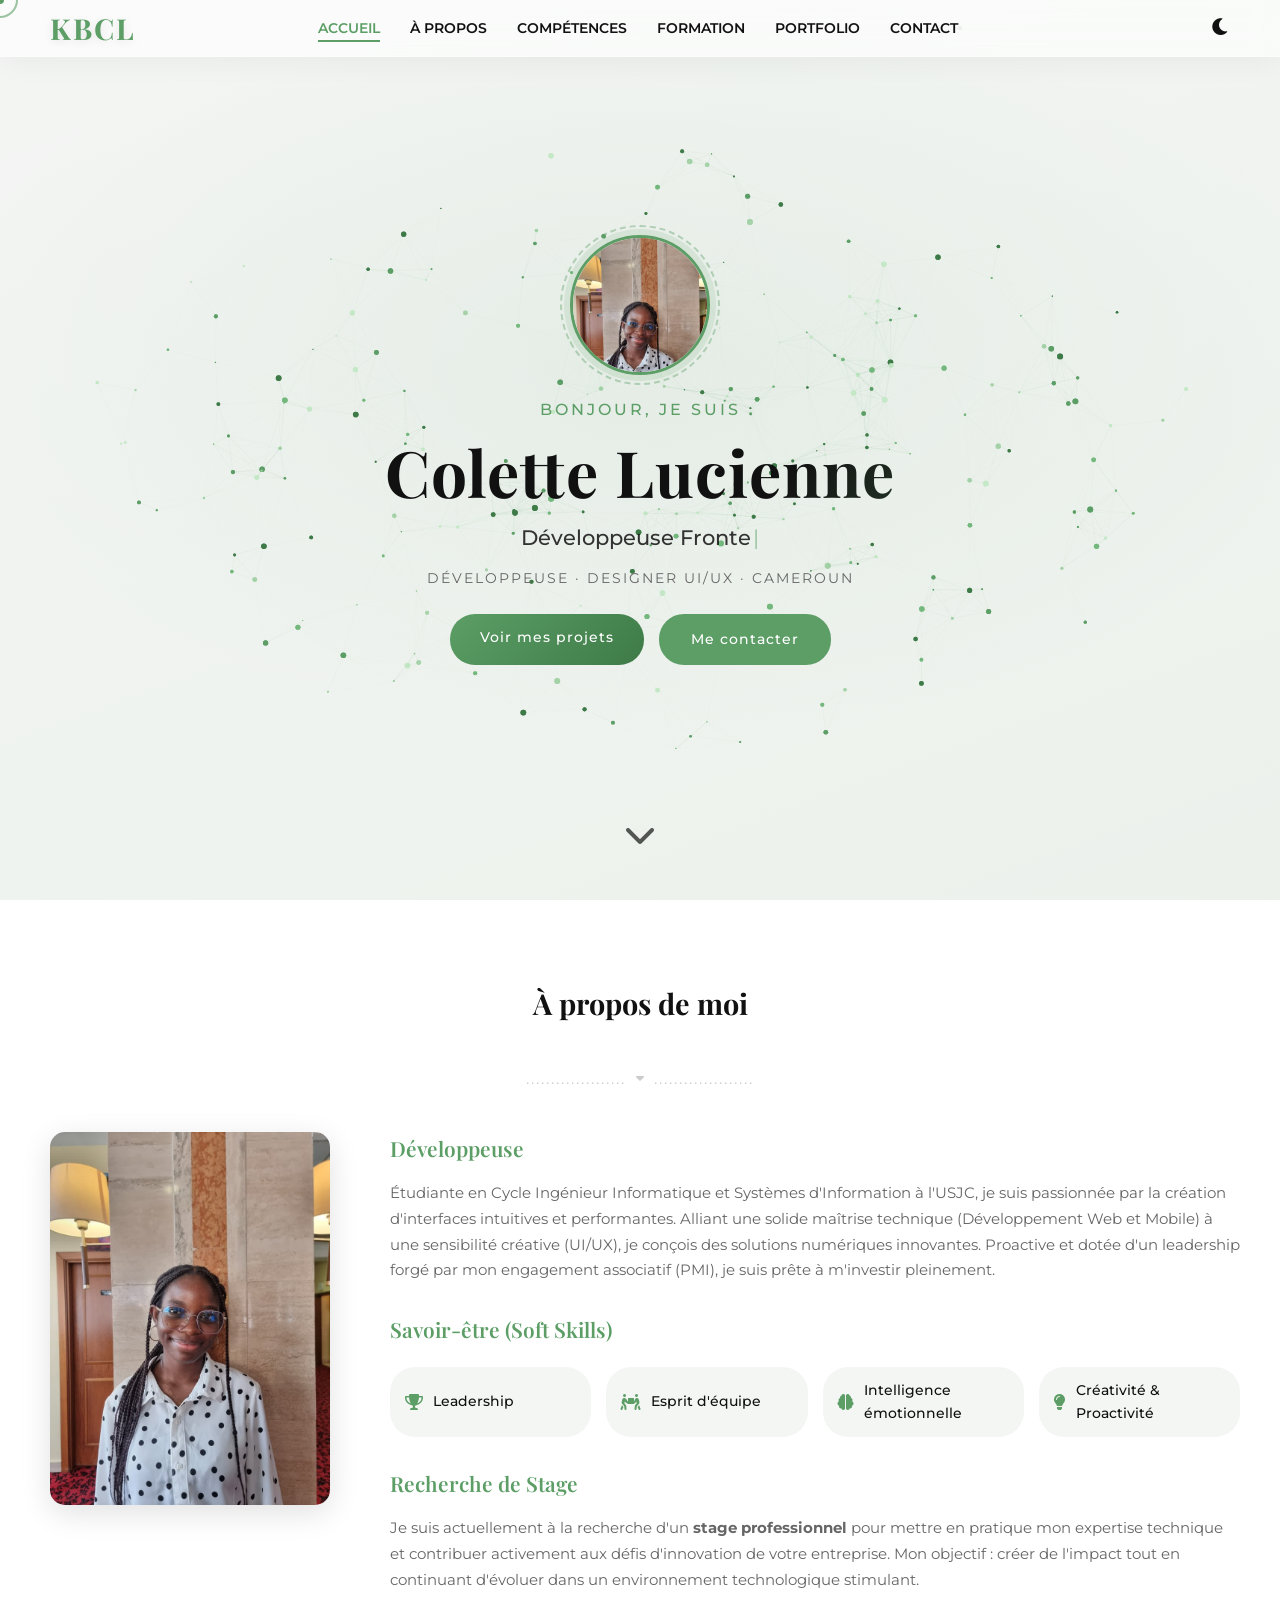
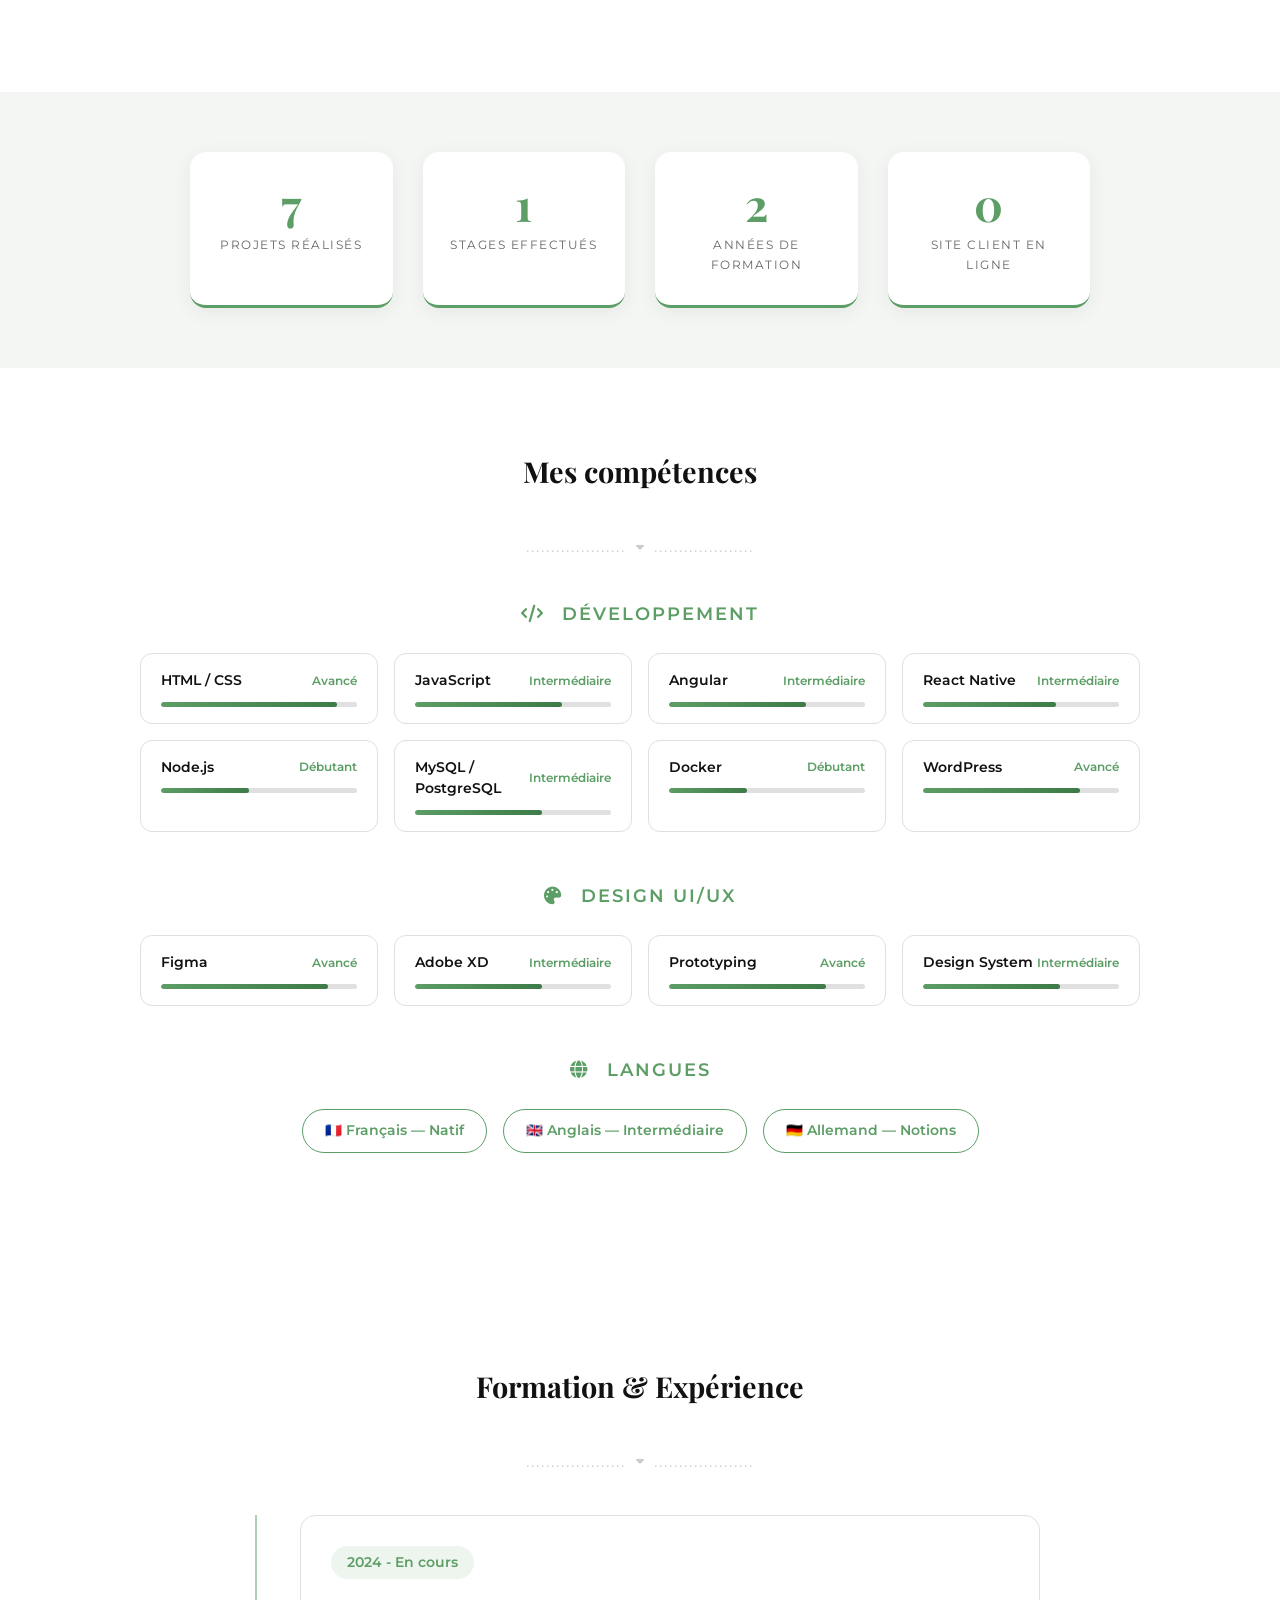
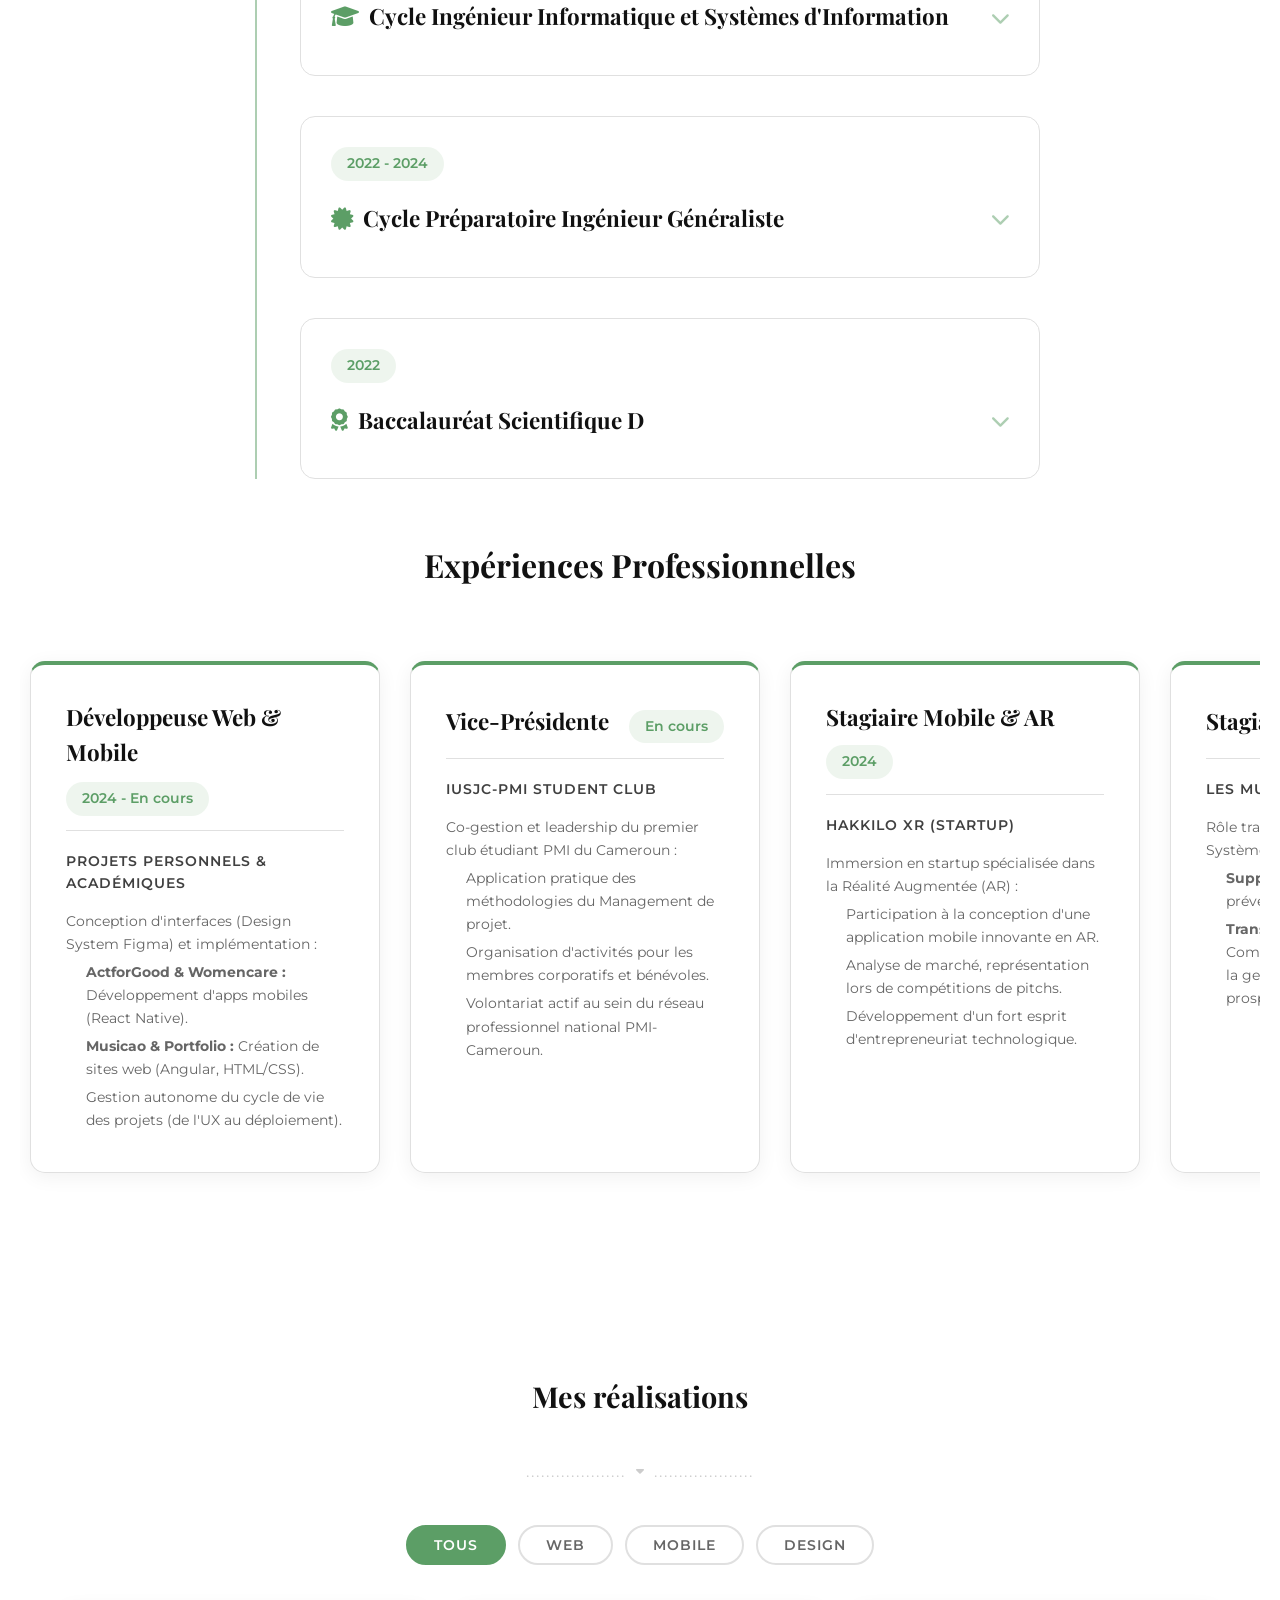
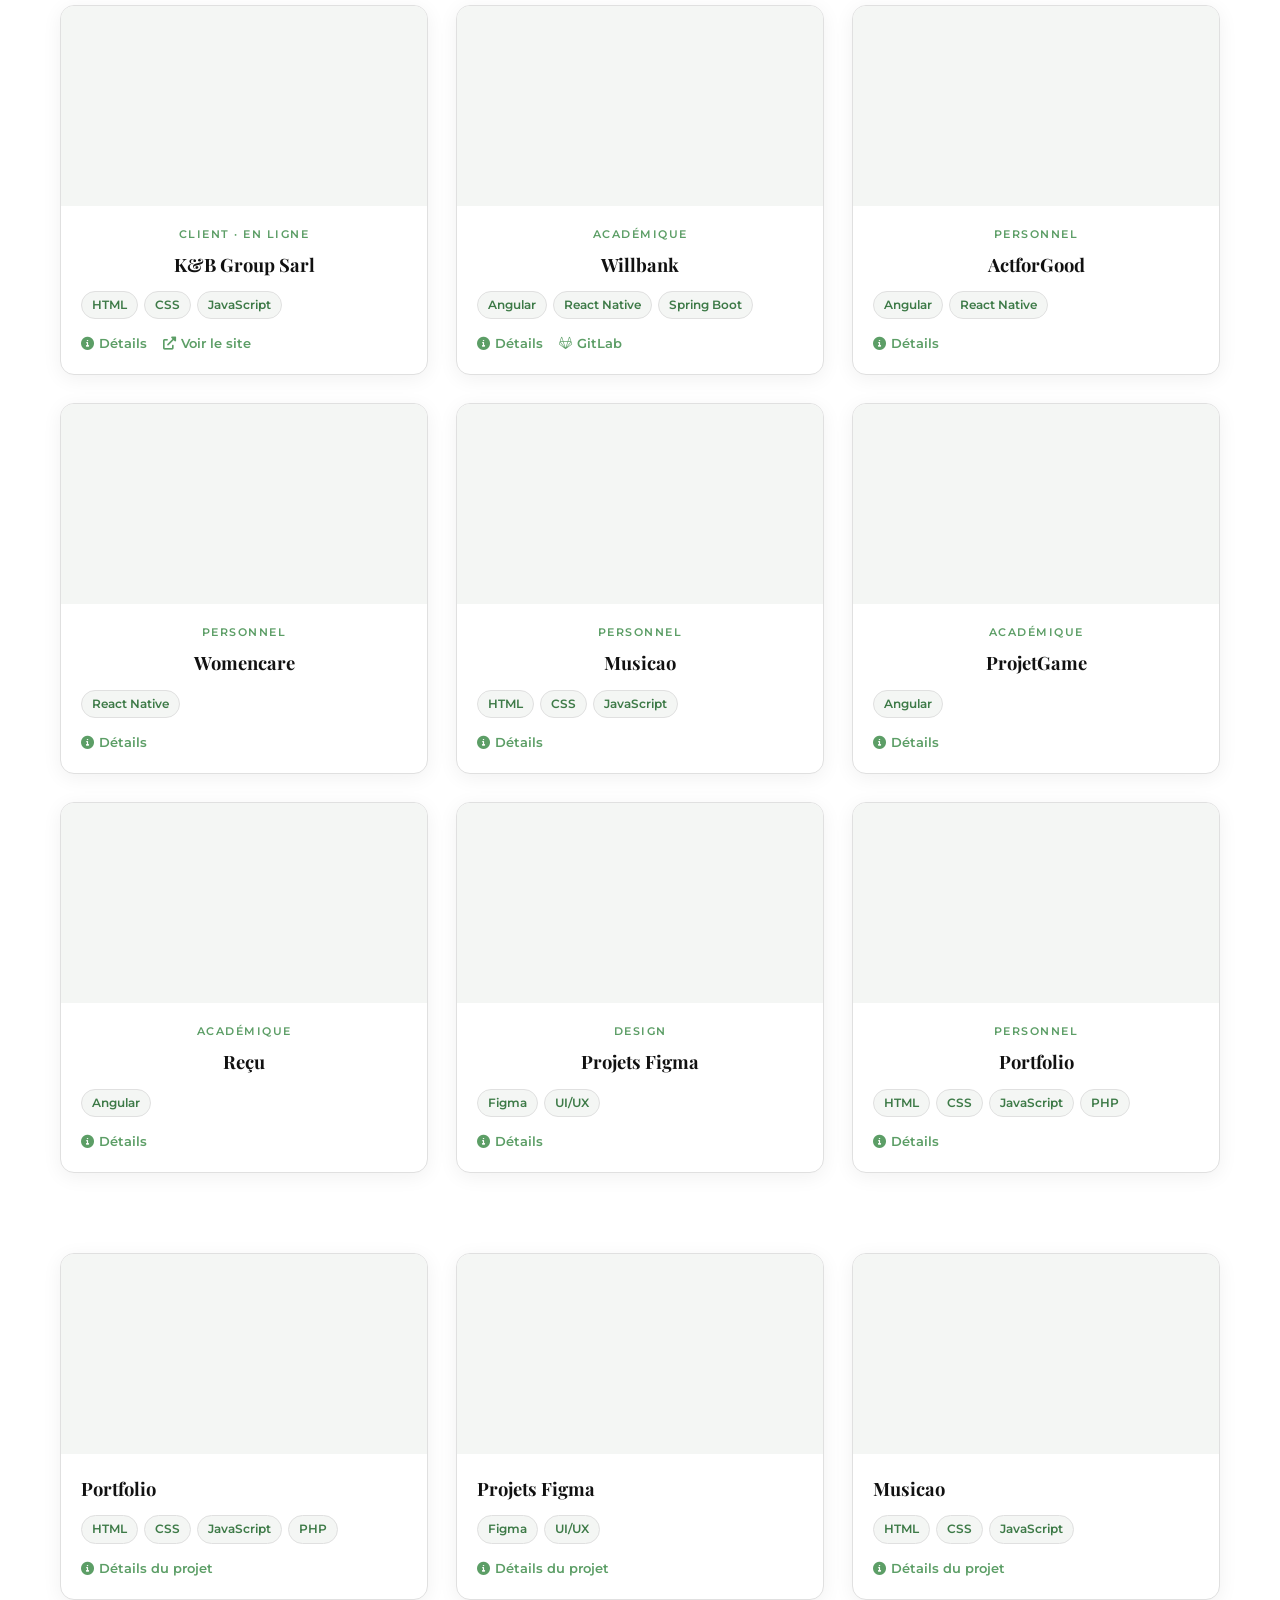
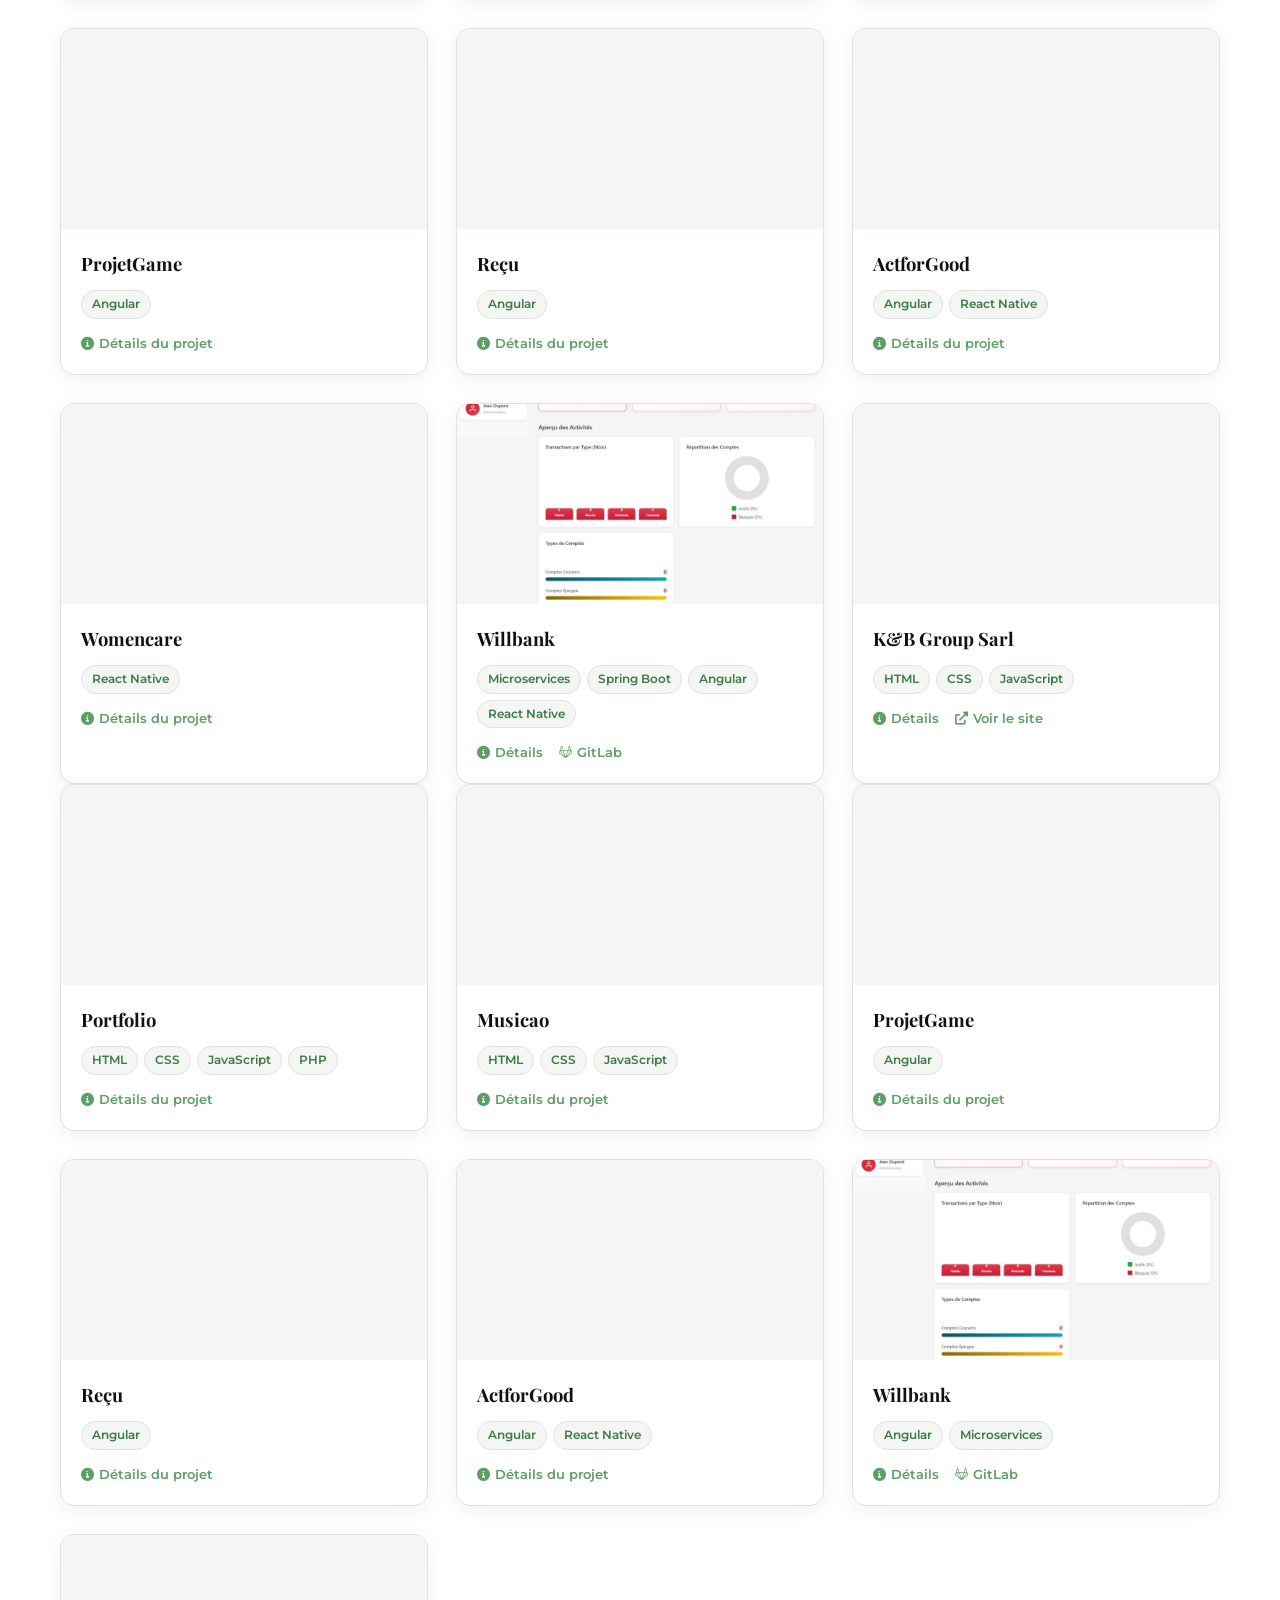
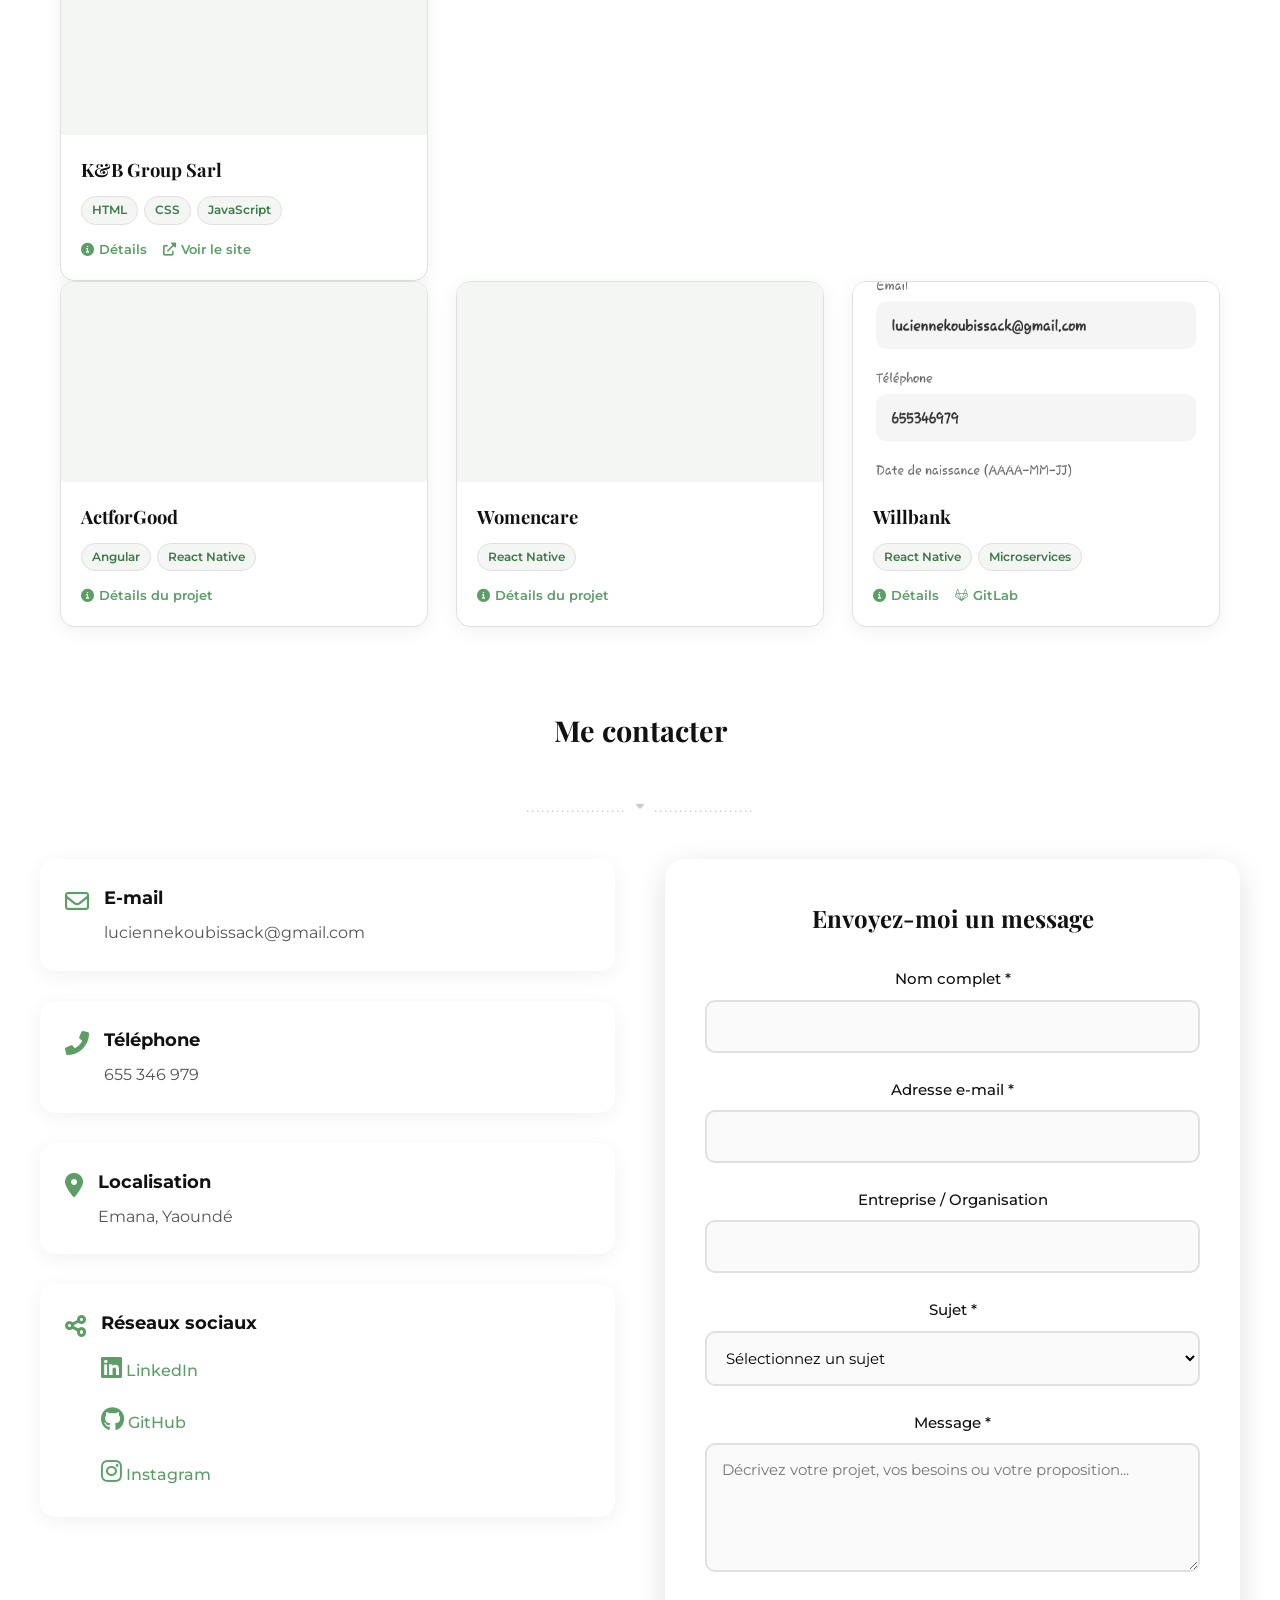
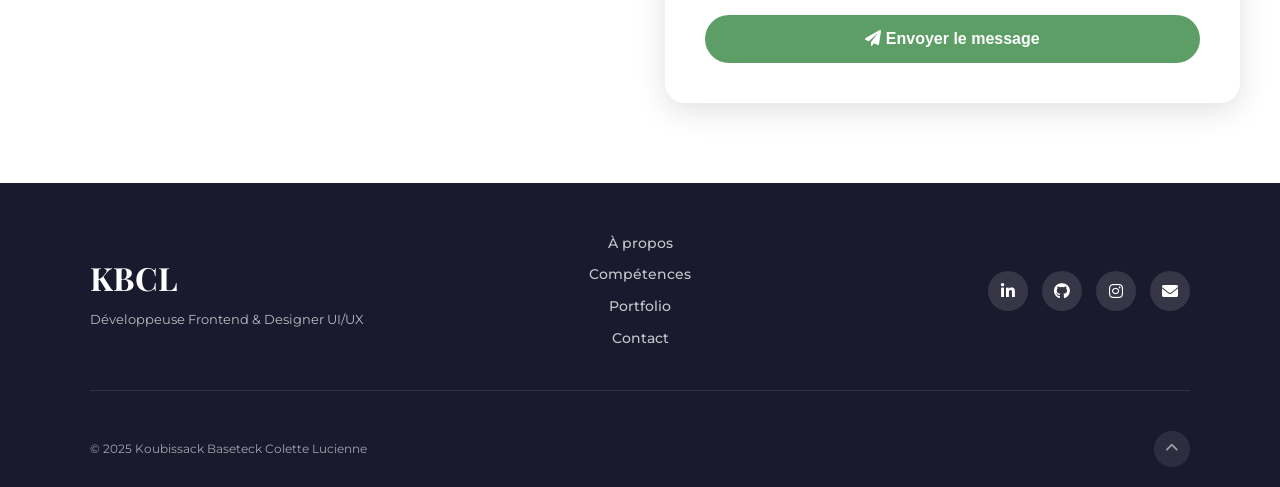
==== commit bde5fc77: "nouveau design" ====
--- a/index.html
+++ b/index.html
@@ -17,6 +17,16 @@
 </head>
 
 <body>
+
+    <!-- Loader -->
+    <div id="loader">
+        <div class="loader-initials">KBCL</div>
+        <div class="loader-bar-wrap"><div class="loader-bar"></div></div>
+    </div>
+
+    <!-- Curseur custom -->
+    <div class="cursor-dot" id="cursorDot"></div>
+    <div class="cursor-ring" id="cursorRing"></div>
 
     <!-- Header / Hero -->
     <header id="home">
@@ -36,10 +46,22 @@
             </button>
         </nav>
         <canvas id="particle-canvas"></canvas>
+
         <div class="hero-content centered-hero">
-            <h1 class="hero-name">KOUBISSACK BASETECK<br>Colette Lucienne</h1>
-            <p class="hero-role">Développeur Logiciel</p>
-        </div>
+            <div class="hero-photo-wrap">
+                <img src="assets/images/Photocv.jpg" alt="Colette Lucienne" class="hero-photo">
+                <div class="hero-photo-ring"></div>
+            </div>
+            <p class="hero-greeting">Bonjour, je suis</p>
+            <h1 class="hero-name">Colette Lucienne</h1>
+            <p class="hero-role"><span id="typed-role"></span><span class="typed-cursor">|</span></p>
+            <p class="hero-tagline">Développeuse · Designer UI/UX · Cameroun</p>
+            <div class="hero-cta">
+                <a href="#portfolio" class="btn btn-primary hero-btn">Voir mes projets</a>
+                <a href="#contact" class="btn btn-outline hero-btn">Me contacter</a>
+            </div>
+        </div>
+
         <a href="#about" class="scroll-indicator"><i class="fas fa-chevron-down"></i></a>
     </header>
 
@@ -84,45 +106,103 @@
         </div>
     </section>
 
+    <!-- Stats -->
+    <section class="stats-section" id="stats">
+        <div class="stats-grid">
+            <div class="stat-item">
+                <span class="stat-number" data-target="9">0</span>
+                <span class="stat-label">Projets réalisés</span>
+            </div>
+            <div class="stat-item">
+                <span class="stat-number" data-target="2">0</span>
+                <span class="stat-label">Stages effectués</span>
+            </div>
+            <div class="stat-item">
+                <span class="stat-number" data-target="3">0</span>
+                <span class="stat-label">Années de formation</span>
+            </div>
+            <div class="stat-item">
+                <span class="stat-number" data-target="1">0</span>
+                <span class="stat-label">Site client en ligne</span>
+            </div>
+        </div>
+    </section>
+
     <!-- Skills -->
     <section id="skills">
         <h2 class="section-title">Mes compétences</h2>
-        <div class="section-separator">
-            <i class="fas fa-caret-down"></i>
-        </div>
+        <div class="section-separator"><i class="fas fa-caret-down"></i></div>
         <div class="skills-categories">
+
             <div class="skill-category">
-                <h3><i class="fas fa-code"></i> Développement </h3>
-                <div class="skills-container">
-                    <div class="skill-circle card-3d">HTML/CSS/JavaScript</div>
-                    <div class="skill-circle card-3d">React-Native</div>
-                    <div class="skill-circle card-3d">Angular</div>
-                    <div class="skill-circle card-3d">MySQL/PostgreSQL</div>
-                    <div class="skill-circle card-3d">Docker</div>
-                    <div class="skill-circle card-3d">WordPress</div>
-                    <div class="skill-circle card-3d">Linux</div>
+                <h3><i class="fas fa-code"></i> Développement</h3>
+                <div class="skills-tech-grid">
+                    <div class="skill-bar-item">
+                        <div class="skill-bar-header"><span class="skill-bar-name">HTML / CSS</span><span class="skill-bar-level">Avancé</span></div>
+                        <div class="skill-bar-track"><div class="skill-bar-fill" data-width="90"></div></div>
+                    </div>
+                    <div class="skill-bar-item">
+                        <div class="skill-bar-header"><span class="skill-bar-name">JavaScript</span><span class="skill-bar-level">Intermédiaire</span></div>
+                        <div class="skill-bar-track"><div class="skill-bar-fill" data-width="75"></div></div>
+                    </div>
+                    <div class="skill-bar-item">
+                        <div class="skill-bar-header"><span class="skill-bar-name">Angular</span><span class="skill-bar-level">Intermédiaire</span></div>
+                        <div class="skill-bar-track"><div class="skill-bar-fill" data-width="70"></div></div>
+                    </div>
+                    <div class="skill-bar-item">
+                        <div class="skill-bar-header"><span class="skill-bar-name">React Native</span><span class="skill-bar-level">Intermédiaire</span></div>
+                        <div class="skill-bar-track"><div class="skill-bar-fill" data-width="68"></div></div>
+                    </div>
+                    <div class="skill-bar-item">
+                        <div class="skill-bar-header"><span class="skill-bar-name">Node.js</span><span class="skill-bar-level">Débutant</span></div>
+                        <div class="skill-bar-track"><div class="skill-bar-fill" data-width="45"></div></div>
+                    </div>
+                    <div class="skill-bar-item">
+                        <div class="skill-bar-header"><span class="skill-bar-name">MySQL / PostgreSQL</span><span class="skill-bar-level">Intermédiaire</span></div>
+                        <div class="skill-bar-track"><div class="skill-bar-fill" data-width="65"></div></div>
+                    </div>
+                    <div class="skill-bar-item">
+                        <div class="skill-bar-header"><span class="skill-bar-name">Docker</span><span class="skill-bar-level">Débutant</span></div>
+                        <div class="skill-bar-track"><div class="skill-bar-fill" data-width="40"></div></div>
+                    </div>
+                    <div class="skill-bar-item">
+                        <div class="skill-bar-header"><span class="skill-bar-name">WordPress</span><span class="skill-bar-level">Avancé</span></div>
+                        <div class="skill-bar-track"><div class="skill-bar-fill" data-width="80"></div></div>
+                    </div>
                 </div>
             </div>
 
             <div class="skill-category">
                 <h3><i class="fas fa-palette"></i> Design UI/UX</h3>
-                <div class="skills-container">
-                    <div class="skill-circle card-3d">UI/UX</div>
-                    <div class="skill-circle card-3d">Figma</div>
-                    <div class="skill-circle card-3d">Adobe XD</div>
-                    <div class="skill-circle card-3d">Prototyping</div>
-                    <div class="skill-circle card-3d">Wireframing</div>
+                <div class="skills-tech-grid">
+                    <div class="skill-bar-item">
+                        <div class="skill-bar-header"><span class="skill-bar-name">Figma</span><span class="skill-bar-level">Avancé</span></div>
+                        <div class="skill-bar-track"><div class="skill-bar-fill" data-width="85"></div></div>
+                    </div>
+                    <div class="skill-bar-item">
+                        <div class="skill-bar-header"><span class="skill-bar-name">Adobe XD</span><span class="skill-bar-level">Intermédiaire</span></div>
+                        <div class="skill-bar-track"><div class="skill-bar-fill" data-width="65"></div></div>
+                    </div>
+                    <div class="skill-bar-item">
+                        <div class="skill-bar-header"><span class="skill-bar-name">Prototyping</span><span class="skill-bar-level">Avancé</span></div>
+                        <div class="skill-bar-track"><div class="skill-bar-fill" data-width="80"></div></div>
+                    </div>
+                    <div class="skill-bar-item">
+                        <div class="skill-bar-header"><span class="skill-bar-name">Design System</span><span class="skill-bar-level">Intermédiaire</span></div>
+                        <div class="skill-bar-track"><div class="skill-bar-fill" data-width="70"></div></div>
+                    </div>
                 </div>
             </div>
 
             <div class="skill-category">
                 <h3><i class="fas fa-globe"></i> Langues</h3>
                 <div class="skills-container">
-                    <div class="skill-circle card-3d">Français<br></div>
-                    <div class="skill-circle card-3d">Anglais<br></div>
-                    <div class="skill-circle card-3d">Allemand<br></div>
-                </div>
-            </div>
+                    <span class="skill-pill">🇫🇷 Français — Natif</span>
+                    <span class="skill-pill">🇬🇧 Anglais — Intermédiaire</span>
+                    <span class="skill-pill">🇩🇪 Allemand — Notions</span>
+                </div>
+            </div>
+
         </div>
     </section>
 
@@ -240,15 +320,147 @@
     <!-- Portfolio -->
     <section id="portfolio">
         <h2 class="section-title">Mes réalisations</h2>
-        <div class="section-separator">
-            <i class="fas fa-caret-down"></i>
-        </div>
-        <div class="portfolio-tabs">
-            <button class="tab-btn active" data-tab="all">Tous les projets</button>
-            <button class="tab-btn" data-tab="web">Développement Web</button>
-            <button class="tab-btn" data-tab="mobile">Applications Mobile</button>
-            <button class="tab-btn" data-tab="design">Design UI/UX</button>
-        </div>
+        <div class="section-separator"><i class="fas fa-caret-down"></i></div>
+
+        <div class="portfolio-filters">
+            <button class="filter-btn active" data-filter="all">Tous</button>
+            <button class="filter-btn" data-filter="web">Web</button>
+            <button class="filter-btn" data-filter="mobile">Mobile</button>
+            <button class="filter-btn" data-filter="design">Design</button>
+        </div>
+
+        <div class="portfolio-grid" id="portfolioGrid">
+
+            <div class="project-card card-3d" data-category="web">
+                <div class="project-img" style="background-image: url('assets/images/projects/kbgroup.jpg'), url('https://placehold.co/600x400/1a1a2e/white?text=K%26B+Group+Sarl');"></div>
+                <div class="project-info">
+                    <span class="project-tag">Client · En ligne</span>
+                    <h3>K&amp;B Group Sarl</h3>
+                    <div class="project-badges">
+                        <span class="badge">HTML</span><span class="badge">CSS</span><span class="badge">JavaScript</span>
+                    </div>
+                    <div class="project-links">
+                        <a href="projects/kbgroup.html"><i class="fas fa-info-circle"></i> Détails</a>
+                        <a href="https://www.kbgroupesarl.com" target="_blank"><i class="fas fa-external-link-alt"></i> Voir le site</a>
+                    </div>
+                </div>
+            </div>
+
+            <div class="project-card card-3d" data-category="web mobile">
+                <div class="project-img" style="background-image: url('assets/images/projects/willbank.jpg'), url('https://placehold.co/600x400/2ecc71/white?text=Willbank');"></div>
+                <div class="project-info">
+                    <span class="project-tag">Académique</span>
+                    <h3>Willbank</h3>
+                    <div class="project-badges">
+                        <span class="badge">Angular</span><span class="badge">React Native</span><span class="badge">Spring Boot</span>
+                    </div>
+                    <div class="project-links">
+                        <a href="projects/willbank.html"><i class="fas fa-info-circle"></i> Détails</a>
+                        <a href="https://gitlab.com/Maxwellmario123578/WillBank_Project" target="_blank"><i class="fab fa-gitlab"></i> GitLab</a>
+                    </div>
+                </div>
+            </div>
+
+            <div class="project-card card-3d" data-category="mobile">
+                <div class="project-img" style="background-image: url('assets/images/projects/actforgood.jpg'), url('https://placehold.co/600x400/27ae60/white?text=ActforGood');"></div>
+                <div class="project-info">
+                    <span class="project-tag">Personnel</span>
+                    <h3>ActforGood</h3>
+                    <div class="project-badges">
+                        <span class="badge">Angular</span><span class="badge">React Native</span>
+                    </div>
+                    <div class="project-links">
+                        <a href="projects/actforgood.html"><i class="fas fa-info-circle"></i> Détails</a>
+                    </div>
+                </div>
+            </div>
+
+            <div class="project-card card-3d" data-category="mobile">
+                <div class="project-img" style="background-image: url('assets/images/projects/womencare.jpg'), url('https://placehold.co/600x400/e91e63/white?text=Womencare');"></div>
+                <div class="project-info">
+                    <span class="project-tag">Personnel</span>
+                    <h3>Womencare</h3>
+                    <div class="project-badges">
+                        <span class="badge">React Native</span>
+                    </div>
+                    <div class="project-links">
+                        <a href="projects/womencare.html"><i class="fas fa-info-circle"></i> Détails</a>
+                    </div>
+                </div>
+            </div>
+
+            <div class="project-card card-3d" data-category="web">
+                <div class="project-img" style="background-image: url('assets/images/projects/musicao.jpg'), url('https://placehold.co/600x400/9b59b6/white?text=Musicao');"></div>
+                <div class="project-info">
+                    <span class="project-tag">Personnel</span>
+                    <h3>Musicao</h3>
+                    <div class="project-badges">
+                        <span class="badge">HTML</span><span class="badge">CSS</span><span class="badge">JavaScript</span>
+                    </div>
+                    <div class="project-links">
+                        <a href="projects/musicao.html"><i class="fas fa-info-circle"></i> Détails</a>
+                    </div>
+                </div>
+            </div>
+
+            <div class="project-card card-3d" data-category="web">
+                <div class="project-img" style="background-image: url('assets/images/projects/projetgame.jpg'), url('https://placehold.co/600x400/e74c3c/white?text=ProjetGame');"></div>
+                <div class="project-info">
+                    <span class="project-tag">Académique</span>
+                    <h3>ProjetGame</h3>
+                    <div class="project-badges">
+                        <span class="badge">Angular</span>
+                    </div>
+                    <div class="project-links">
+                        <a href="projects/projetgame.html"><i class="fas fa-info-circle"></i> Détails</a>
+                    </div>
+                </div>
+            </div>
+
+            <div class="project-card card-3d" data-category="web">
+                <div class="project-img" style="background-image: url('assets/images/projects/recu.jpg'), url('https://placehold.co/600x400/3498db/white?text=Reçu');"></div>
+                <div class="project-info">
+                    <span class="project-tag">Académique</span>
+                    <h3>Reçu</h3>
+                    <div class="project-badges">
+                        <span class="badge">Angular</span>
+                    </div>
+                    <div class="project-links">
+                        <a href="projects/recu.html"><i class="fas fa-info-circle"></i> Détails</a>
+                    </div>
+                </div>
+            </div>
+
+            <div class="project-card card-3d" data-category="design">
+                <div class="project-img" style="background-image: url('assets/images/projects/figma.jpg'), url('https://placehold.co/600x400/f5a623/white?text=Figma');"></div>
+                <div class="project-info">
+                    <span class="project-tag">Design</span>
+                    <h3>Projets Figma</h3>
+                    <div class="project-badges">
+                        <span class="badge">Figma</span><span class="badge">UI/UX</span>
+                    </div>
+                    <div class="project-links">
+                        <a href="projects/figma.html"><i class="fas fa-info-circle"></i> Détails</a>
+                    </div>
+                </div>
+            </div>
+
+            <div class="project-card card-3d" data-category="web">
+                <div class="project-img" style="background-image: url('assets/images/projects/portfolio.jpg'), url('https://placehold.co/600x400/4a90e2/white?text=Portfolio');"></div>
+                <div class="project-info">
+                    <span class="project-tag">Personnel</span>
+                    <h3>Portfolio</h3>
+                    <div class="project-badges">
+                        <span class="badge">HTML</span><span class="badge">CSS</span><span class="badge">JavaScript</span><span class="badge">PHP</span>
+                    </div>
+                    <div class="project-links">
+                        <a href="projects/portfolio.html"><i class="fas fa-info-circle"></i> Détails</a>
+                    </div>
+                </div>
+            </div>
+
+        </div>
+    </section>
 
         <div class="portfolio-content">
             <div class="tab-content active" id="all">
@@ -603,29 +815,6 @@
                     </div>
                 </div>
             </div>
-
-            <div class="tab-content" id="design">
-                <div class="portfolio-grid">
-                    <!-- Figma -->
-                    <div class="project-card card-3d">
-                        <div class="project-img"
-                            style="background-image: url('assets/images/projects/figma.jpg'), url('https://placehold.co/600x400/f5a623/white?text=Figma');">
-                        </div>
-                        <div class="project-info">
-                            <h3>Projets Figma</h3>
-                            <div class="project-badges">
-                                <span class="badge">Figma</span>
-                                <span class="badge">UI/UX</span>
-                            </div>
-                            <div class="project-links">
-                                <a href="projects/figma.html"><i class="fas fa-info-circle"></i> Détails du projet</a>
-                            </div>
-                        </div>
-                    </div>
-                </div>
-            </div>
-        </div>
-    </section>
 
     <!-- Contact -->
     <section id="contact">
@@ -722,9 +911,29 @@
 
     <!-- Footer -->
     <footer>
-        <div class="copyright">© 2025 Koubissack Baseteck Colette Lucienne - Portfolio étudiant</div>
-        <div class="back-to-top" onclick="scrollToTop()">
-            RETOUR EN HAUT <i class="fas fa-chevron-up"></i>
+        <div class="footer-inner">
+            <div class="footer-brand">
+                <span class="footer-logo">KBCL</span>
+                <p>Développeuse Frontend &amp; Designer UI/UX</p>
+            </div>
+            <div class="footer-links">
+                <a href="#about">À propos</a>
+                <a href="#skills">Compétences</a>
+                <a href="#portfolio">Portfolio</a>
+                <a href="#contact">Contact</a>
+            </div>
+            <div class="footer-social">
+                <a href="#" target="_blank" aria-label="LinkedIn"><i class="fab fa-linkedin-in"></i></a>
+                <a href="#" target="_blank" aria-label="GitHub"><i class="fab fa-github"></i></a>
+                <a href="#" target="_blank" aria-label="Instagram"><i class="fab fa-instagram"></i></a>
+                <a href="mailto:luciennekoubissack@gmail.com" aria-label="Email"><i class="fas fa-envelope"></i></a>
+            </div>
+        </div>
+        <div class="footer-bottom">
+            <span>© 2025 Koubissack Baseteck Colette Lucienne</span>
+            <button class="back-to-top" onclick="scrollToTop()" aria-label="Retour en haut">
+                <i class="fas fa-chevron-up"></i>
+            </button>
         </div>
     </footer>
 
--- a/style.css
+++ b/style.css
@@ -1,33 +1,39 @@
 /* Global Styles */
 :root {
-    --primary-color: #8CBB8F;
-    /* Vert sauge du CV */
-    --secondary-color: #000000;
-    --accent-color: #A5D2A8;
+    --primary-color: #5C9E66;
+    --primary-dark: #3d7a47;
+    --primary-light: #A5D2A8;
+    --accent-color: #1a1a2e;
     --text-color: #111111;
+    --text-muted: #666666;
     --bg-color: #ffffff;
-    --light-gray: #f9f9f9;
+    --light-gray: #f4f6f4;
     --white: #ffffff;
-    --border-color: #dddddd;
-    --shadow-light: 0 4px 15px rgba(0, 0, 0, 0.05);
+    --border-color: #e0e0e0;
+    --shadow-light: 0 4px 20px rgba(0, 0, 0, 0.06);
     --shadow-medium: 0 8px 30px rgba(0, 0, 0, 0.12);
-    --shadow-heavy: 0 15px 40px rgba(0, 0, 0, 0.2);
-    --gradient-primary: linear-gradient(135deg, var(--primary-color), #74a076);
-    --gradient-accent: linear-gradient(135deg, var(--accent-color), var(--primary-color));
+    --shadow-heavy: 0 20px 50px rgba(0, 0, 0, 0.18);
+    --gradient-primary: linear-gradient(135deg, var(--primary-color), var(--primary-dark));
+    --gradient-hero: linear-gradient(160deg, #f4f6f4 0%, #e8f0e8 100%);
+    --font-serif: 'Playfair Display', serif;
+    --font-sans: 'Montserrat', sans-serif;
 }
 
 [data-theme="dark"] {
-    --primary-color: #8CBB8F;
-    --secondary-color: #ffffff;
-    --accent-color: #A5D2A8;
-    --text-color: #E0E0E0;
-    --bg-color: #121212;
-    --light-gray: #1E1E1E;
-    --white: #1A1A1A;
-    --border-color: #333333;
-    --shadow-light: 0 4px 15px rgba(0, 0, 0, 0.3);
-    --shadow-medium: 0 8px 30px rgba(0, 0, 0, 0.4);
-    --shadow-heavy: 0 15px 40px rgba(0, 0, 0, 0.6);
+    --primary-color: #6dbe78;
+    --primary-dark: #5C9E66;
+    --primary-light: #A5D2A8;
+    --accent-color: #a8d5b5;
+    --text-color: #f0f0f0;
+    --text-muted: #aaaaaa;
+    --bg-color: #0d0d0d;
+    --light-gray: #161616;
+    --white: #1a1a1a;
+    --border-color: #2a2a2a;
+    --shadow-light: 0 4px 20px rgba(0, 0, 0, 0.4);
+    --shadow-medium: 0 8px 30px rgba(0, 0, 0, 0.5);
+    --shadow-heavy: 0 20px 50px rgba(0, 0, 0, 0.7);
+    --gradient-hero: linear-gradient(160deg, #0d0d0d 0%, #111a11 100%);
 }
 
 html {
@@ -38,6 +44,96 @@
     margin: 0;
     padding: 0;
     box-sizing: border-box;
+}
+
+/* ── Cursor custom ── */
+*, *::before, *::after { cursor: none; }
+
+.cursor-dot {
+    width: 8px;
+    height: 8px;
+    background: var(--primary-color);
+    border-radius: 50%;
+    position: fixed;
+    top: 0; left: 0;
+    pointer-events: none;
+    z-index: 9999;
+    transition: transform 0.1s ease, background 0.2s;
+    transform: translate(-50%, -50%);
+}
+
+.cursor-ring {
+    width: 36px;
+    height: 36px;
+    border: 2px solid var(--primary-color);
+    border-radius: 50%;
+    position: fixed;
+    top: 0; left: 0;
+    pointer-events: none;
+    z-index: 9998;
+    transition: transform 0.12s ease, width 0.2s, height 0.2s, opacity 0.2s;
+    transform: translate(-50%, -50%);
+    opacity: 0.6;
+}
+
+.cursor-ring.hovering {
+    width: 56px;
+    height: 56px;
+    opacity: 0.3;
+    border-color: var(--primary-color);
+}
+
+/* ── Loader ── */
+#loader {
+    position: fixed;
+    inset: 0;
+    background: var(--bg-color);
+    display: flex;
+    flex-direction: column;
+    justify-content: center;
+    align-items: center;
+    z-index: 10000;
+    transition: opacity 0.6s ease, visibility 0.6s ease;
+}
+
+#loader.hidden {
+    opacity: 0;
+    visibility: hidden;
+}
+
+.loader-initials {
+    font-family: var(--font-serif);
+    font-size: clamp(4rem, 12vw, 8rem);
+    font-weight: 700;
+    color: var(--primary-color);
+    letter-spacing: 6px;
+    animation: loaderPulse 1.2s ease-in-out infinite alternate;
+}
+
+.loader-bar-wrap {
+    width: 200px;
+    height: 2px;
+    background: var(--border-color);
+    margin-top: 30px;
+    border-radius: 2px;
+    overflow: hidden;
+}
+
+.loader-bar {
+    height: 100%;
+    width: 0%;
+    background: var(--gradient-primary);
+    border-radius: 2px;
+    animation: loaderFill 1.4s ease forwards;
+}
+
+@keyframes loaderPulse {
+    from { opacity: 0.4; transform: scale(0.97); }
+    to   { opacity: 1;   transform: scale(1.03); }
+}
+
+@keyframes loaderFill {
+    to { width: 100%; }
 }
 
 body {
@@ -64,10 +160,10 @@
     list-style: none;
 }
 
-/* Header / Hero Section */
+/* ── Hero ── */
 header {
-    height: 100vh;
-    background-color: var(--bg-color);
+    min-height: 100vh;
+    background: var(--gradient-hero);
     color: var(--text-color);
     display: flex;
     flex-direction: column;
@@ -76,7 +172,15 @@
     text-align: center;
     position: relative;
     overflow: hidden;
-    transition: background-color 0.3s ease;
+    transition: background 0.3s ease;
+}
+
+header::before {
+    content: '';
+    position: absolute;
+    inset: 0;
+    background: radial-gradient(ellipse 80% 60% at 50% 40%, rgba(92,158,102,0.12) 0%, transparent 70%);
+    pointer-events: none;
 }
 
 #particle-canvas {
@@ -183,98 +287,143 @@
     position: relative;
     z-index: 2;
     pointer-events: none;
-    /* Laisse passer événements souris vers le canvas */
-}
-
-.hero-avatar {
+    display: flex;
+    flex-direction: column;
+    align-items: center;
+    gap: 14px;
+    padding: 0 20px;
+}
+
+/* Photo hero */
+.hero-photo-wrap {
+    position: relative;
     width: 140px;
     height: 140px;
-    margin: 0 auto 20px auto;
+    margin-bottom: 8px;
+    pointer-events: auto;
+}
+
+.hero-photo {
+    width: 140px;
+    height: 140px;
     border-radius: 50%;
-    padding: 5px;
-    background: rgba(255, 255, 255, 0.4);
-    backdrop-filter: blur(10px);
-    border: 2px solid rgba(255, 255, 255, 0.5);
-    box-shadow: 0 10px 40px rgba(0, 0, 0, 0.1);
-    animation: floatingText 4s ease-in-out infinite alternate;
-}
-
-[data-theme="dark"] .hero-avatar {
-    background: rgba(0, 0, 0, 0.4);
-    border: 2px solid rgba(255, 255, 255, 0.1);
-}
-
-.hero-avatar img {
-    width: 100%;
-    height: 100%;
     object-fit: cover;
+    object-position: top;
+    border: 3px solid var(--primary-color);
+    box-shadow: 0 0 0 6px rgba(92,158,102,0.15);
+    display: block;
+}
+
+.hero-photo-ring {
+    position: absolute;
+    inset: -10px;
     border-radius: 50%;
-    box-shadow: inset 0 0 10px rgba(0, 0, 0, 0.1);
+    border: 2px dashed var(--primary-color);
+    opacity: 0.4;
+    animation: spinRing 12s linear infinite;
+}
+
+@keyframes spinRing {
+    to { transform: rotate(360deg); }
+}
+
+/* Texte hero */
+.hero-greeting {
+    font-size: 1rem;
+    font-family: var(--font-sans);
+    letter-spacing: 3px;
+    text-transform: uppercase;
+    color: var(--primary-color);
+    font-weight: 500;
 }
 
 .hero-name {
-    font-family: 'Playfair Display', serif;
-    font-size: clamp(3rem, 6vw, 5rem);
+    font-family: var(--font-serif);
+    font-size: clamp(2.4rem, 5vw, 4.2rem);
     font-weight: 700;
-    letter-spacing: 2px;
-    margin-bottom: 15px;
-    line-height: 1.2;
-    /* Effet de texte dégradé brillant */
-    background: linear-gradient(to right, var(--text-color), var(--primary-color), var(--text-color));
+    letter-spacing: 1px;
+    line-height: 1.1;
+    background: linear-gradient(135deg, var(--text-color) 40%, var(--primary-color));
     background-size: 200% auto;
     -webkit-background-clip: text;
     background-clip: text;
     -webkit-text-fill-color: transparent;
-    animation: shine 4s linear infinite, floatingText 4s ease-in-out infinite;
-    text-shadow: 0 10px 30px rgba(0, 0, 0, 0.1);
+    animation: shine 5s linear infinite;
 }
 
 [data-theme="dark"] .hero-name {
-    background: linear-gradient(to right, #ffffff, var(--primary-color), #ffffff);
+    background: linear-gradient(135deg, #ffffff 40%, var(--primary-color));
     background-size: 200% auto;
     -webkit-background-clip: text;
     background-clip: text;
     -webkit-text-fill-color: transparent;
 }
 
-@keyframes shine {
-    to {
-        background-position: 200% center;
-    }
-}
-
-@keyframes floatingText {
-
-    0%,
-    100% {
-        transform: translateY(0);
-    }
-
-    50% {
-        transform: translateY(-10px);
-    }
-}
+@keyframes shine { to { background-position: 200% center; } }
 
 .hero-role {
-    font-family: 'Montserrat', sans-serif;
-    font-size: clamp(1rem, 2vw, 1.5rem);
-    font-weight: 400;
-    letter-spacing: 8px;
+    font-family: var(--font-sans);
+    font-size: clamp(1rem, 2vw, 1.3rem);
+    font-weight: 500;
+    color: var(--text-color);
+    opacity: 0.85;
+    min-height: 1.6em;
+}
+
+.typed-cursor {
+    display: inline-block;
+    animation: blink 0.75s step-end infinite;
+    color: var(--primary-color);
+    font-weight: 300;
+    margin-left: 2px;
+}
+
+@keyframes blink {
+    0%, 100% { opacity: 1; }
+    50% { opacity: 0; }
+}
+
+.hero-tagline {
+    font-size: 0.85rem;
+    font-family: var(--font-sans);
+    color: var(--text-muted);
+    letter-spacing: 2px;
     text-transform: uppercase;
-    color: var(--text-color);
-    opacity: 0.8;
-    background: rgba(255, 255, 255, 0.1);
-    backdrop-filter: blur(5px);
-    padding: 10px 20px;
-    border-radius: 30px;
-    display: inline-block;
-    border: 1px solid rgba(255, 255, 255, 0.2);
-    box-shadow: 0 8px 32px 0 rgba(31, 38, 135, 0.05);
-}
-
-[data-theme="dark"] .hero-role {
-    background: rgba(0, 0, 0, 0.2);
-    border: 1px solid rgba(255, 255, 255, 0.05);
+}
+
+.hero-cta {
+    display: flex;
+    gap: 15px;
+    flex-wrap: wrap;
+    justify-content: center;
+    margin-top: 10px;
+    pointer-events: auto;
+}
+
+.hero-btn {
+    padding: 13px 32px;
+    border-radius: 40px;
+    font-weight: 600;
+    font-size: 0.9rem;
+    font-family: var(--font-sans);
+    letter-spacing: 1px;
+    transition: all 0.3s ease;
+    display: inline-flex;
+    align-items: center;
+    gap: 8px;
+}
+
+.btn-outline {
+    background: transparent;
+    border: 2px solid var(--primary-color);
+    color: var(--primary-color);
+}
+
+.btn-outline:hover {
+    background: var(--primary-color);
+    color: var(--white);
+    transform: translateY(-3px);
+    box-shadow: var(--shadow-medium);
 }
 
 .scroll-indicator {
@@ -530,9 +679,56 @@
     color: var(--white);
 }
 
-/* Skills */
+/* ── Stats ── */
+.stats-section {
+    background: var(--light-gray);
+    padding: 60px 20px;
+}
+
+.stats-grid {
+    display: grid;
+    grid-template-columns: repeat(auto-fit, minmax(160px, 1fr));
+    gap: 30px;
+    max-width: 900px;
+    margin: 0 auto;
+}
+
+.stat-item {
+    text-align: center;
+    padding: 30px 20px;
+    background: var(--white);
+    border-radius: 16px;
+    box-shadow: var(--shadow-light);
+    border-bottom: 3px solid var(--primary-color);
+    transition: transform 0.3s ease;
+}
+
+.stat-item:hover {
+    transform: translateY(-6px);
+}
+
+.stat-number {
+    font-family: var(--font-serif);
+    font-size: 2.8rem;
+    font-weight: 700;
+    color: var(--primary-color);
+    line-height: 1;
+    display: block;
+}
+
+.stat-label {
+    font-size: 0.78rem;
+    font-family: var(--font-sans);
+    text-transform: uppercase;
+    letter-spacing: 1.5px;
+    color: var(--text-muted);
+    margin-top: 8px;
+    display: block;
+}
+
+/* ── Skills ── */
 .skills-categories {
-    max-width: 1200px;
+    max-width: 1100px;
     margin: 0 auto;
 }
 
@@ -542,45 +738,104 @@
 
 .skill-category h3 {
     color: var(--primary-color);
-    font-size: 1.3rem;
+    font-size: 1.1rem;
     margin-bottom: 25px;
     font-weight: 600;
-}
-
-.skill-category h3 i {
-    margin-right: 10px;
-}
-
-.skills-container {
-    display: flex;
-    justify-content: center;
-    gap: 20px;
-    flex-wrap: wrap;
+    text-transform: uppercase;
+    letter-spacing: 2px;
+    font-family: var(--font-sans);
+}
+
+.skill-category h3 i { margin-right: 10px; }
+
+/* Tech grid avec logos */
+.skills-tech-grid {
+    display: grid;
+    grid-template-columns: repeat(auto-fit, minmax(200px, 1fr));
+    gap: 16px;
     max-width: 1000px;
     margin: 0 auto;
 }
 
-.skill-circle {
-    width: 100px;
-    height: 100px;
-    background-color: var(--primary-color);
+.skill-bar-item {
+    background: var(--white);
+    border: 1px solid var(--border-color);
+    border-radius: 12px;
+    padding: 16px 20px;
+    text-align: left;
+    transition: box-shadow 0.3s, transform 0.3s;
+}
+
+.skill-bar-item:hover {
+    box-shadow: var(--shadow-medium);
+    transform: translateY(-3px);
+}
+
+.skill-bar-header {
+    display: flex;
+    justify-content: space-between;
+    align-items: center;
+    margin-bottom: 10px;
+}
+
+.skill-bar-name {
+    font-size: 0.85rem;
+    font-weight: 600;
+    font-family: var(--font-sans);
+    color: var(--text-color);
+}
+
+.skill-bar-level {
+    font-size: 0.72rem;
+    color: var(--primary-color);
+    font-weight: 600;
+}
+
+.skill-bar-track {
+    height: 5px;
+    background: var(--border-color);
+    border-radius: 5px;
+    overflow: hidden;
+}
+
+.skill-bar-fill {
+    height: 100%;
+    border-radius: 5px;
+    background: var(--gradient-primary);
+    width: 0%;
+    transition: width 1.2s cubic-bezier(0.4, 0, 0.2, 1);
+}
+
+/* Langues — pills */
+.skills-container {
+    display: flex;
+    justify-content: center;
+    gap: 16px;
+    flex-wrap: wrap;
+    max-width: 800px;
+    margin: 0 auto;
+}
+
+.skill-pill {
+    padding: 10px 22px;
+    background: var(--white);
+    border: 1.5px solid var(--primary-color);
+    border-radius: 30px;
+    font-size: 0.85rem;
+    font-weight: 600;
+    font-family: var(--font-sans);
+    color: var(--primary-color);
+    transition: all 0.3s;
+}
+
+.skill-pill:hover {
+    background: var(--primary-color);
     color: var(--white);
-    border-radius: 50%;
-    display: flex;
-    justify-content: center;
-    align-items: center;
-    font-weight: 600;
-    font-size: 0.8rem;
-    text-transform: uppercase;
-    transition: transform 0.3s;
-    text-align: center;
-}
-
-.skill-circle:hover {
-    transform: scale(1.15) translateY(-5px);
-    background: var(--gradient-primary);
-    animation-play-state: paused;
-}
+    transform: translateY(-3px);
+}
+
+/* Legacy — masqué */
+.skill-circle { display: none; }
 
 /* Education & Experience */
 .timeline-container {
@@ -841,44 +1096,41 @@
     margin-bottom: 5px;
 }
 
-/* Portfolio */
-.portfolio-tabs {
+/* ── Portfolio ── */
+.portfolio-filters {
     display: flex;
     justify-content: center;
-    gap: 20px;
+    gap: 12px;
     margin-bottom: 40px;
     flex-wrap: wrap;
 }
 
-.tab-btn {
-    padding: 12px 25px;
+.filter-btn {
+    padding: 10px 26px;
     background: transparent;
-    border: 2px solid var(--primary-color);
-    color: var(--primary-color);
-    border-radius: 25px;
+    border: 2px solid var(--border-color);
+    color: var(--text-muted);
+    border-radius: 30px;
     cursor: pointer;
-    font-weight: 500;
-    transition: all 0.3s;
-}
-
-.tab-btn.active,
-.tab-btn:hover {
+    font-weight: 600;
+    font-size: 0.85rem;
+    font-family: var(--font-sans);
+    letter-spacing: 1px;
+    text-transform: uppercase;
+    transition: all 0.25s ease;
+}
+
+.filter-btn:hover,
+.filter-btn.active {
     background: var(--primary-color);
-    color: var(--white);
-}
-
-.tab-content {
-    display: none;
-}
-
-.tab-content.active {
-    display: block;
+    border-color: var(--primary-color);
+    color: #fff;
 }
 
 .portfolio-grid {
     display: grid;
-    grid-template-columns: repeat(auto-fit, minmax(300px, 1fr));
-    gap: 30px;
+    grid-template-columns: repeat(auto-fill, minmax(300px, 1fr));
+    gap: 28px;
     max-width: 1200px;
     margin: 0 auto;
     padding: 0 20px;
@@ -886,75 +1138,223 @@
 
 .project-card {
     background: var(--white);
-    border-radius: 10px;
+    border-radius: 14px;
     overflow: hidden;
-    box-shadow: 0 5px 15px rgba(0, 0, 0, 0.1);
-    transition: transform 0.3s;
+    box-shadow: var(--shadow-light);
+    transition: transform 0.3s ease, box-shadow 0.3s ease, opacity 0.4s ease;
+    border: 1px solid var(--border-color);
+}
+
+.project-card.hidden {
+    display: none;
 }
 
 .project-card:hover {
-    transform: translateY(-5px);
+    transform: translateY(-6px);
+    box-shadow: var(--shadow-heavy);
 }
 
 .project-img {
     height: 200px;
-    background-color: #eee;
+    background-color: var(--light-gray);
     background-size: cover;
     background-position: center;
-}
+    position: relative;
+    overflow: hidden;
+}
+
+.project-img::after {
+    content: '';
+    position: absolute;
+    inset: 0;
+    background: linear-gradient(to top, rgba(0,0,0,0.3), transparent);
+    opacity: 0;
+    transition: opacity 0.3s;
+}
+
+.project-card:hover .project-img::after { opacity: 1; }
 
 .project-info {
     padding: 20px;
 }
 
+.project-tag {
+    font-size: 0.7rem;
+    font-family: var(--font-sans);
+    text-transform: uppercase;
+    letter-spacing: 1.5px;
+    color: var(--primary-color);
+    font-weight: 600;
+    display: block;
+    margin-bottom: 6px;
+}
+
 .project-info h3 {
-    font-size: 1.1rem;
-    margin-bottom: 10px;
+    font-size: 1.15rem;
+    margin-bottom: 12px;
+    color: var(--text-color);
+    font-family: var(--font-serif);
 }
 
 .project-badges {
     display: flex;
     flex-wrap: wrap;
-    gap: 8px;
-    margin-bottom: 15px;
+    gap: 6px;
+    margin-bottom: 14px;
 }
 
 .project-badges .badge {
-    background: var(--gradient-primary);
-    color: var(--white);
-    padding: 5px 12px;
+    background: var(--light-gray);
+    color: var(--primary-dark);
+    border: 1px solid var(--border-color);
+    padding: 4px 10px;
     border-radius: 20px;
-    font-size: 0.75rem;
+    font-size: 0.72rem;
+    font-weight: 600;
+    font-family: var(--font-sans);
+}
+
+.project-links {
+    display: flex;
+    gap: 16px;
+    flex-wrap: wrap;
+}
+
+.project-links a {
+    color: var(--primary-color);
+    font-size: 0.82rem;
+    font-weight: 600;
+    font-family: var(--font-sans);
+    transition: color 0.2s, transform 0.2s;
+    display: inline-flex;
+    align-items: center;
+    gap: 5px;
+}
+
+.project-links a:hover {
+    color: var(--primary-dark);
+    transform: translateX(3px);
+}
+
+/* ── Footer ── */
+footer {
+    background: var(--accent-color);
+    color: var(--bg-color);
+    padding: 50px 40px 20px;
+}
+
+[data-theme="dark"] footer {
+    background: #0a0a0a;
+    color: #aaa;
+}
+
+.footer-inner {
+    display: grid;
+    grid-template-columns: 1fr auto 1fr;
+    align-items: center;
+    gap: 40px;
+    max-width: 1100px;
+    margin: 0 auto 40px;
+    padding-bottom: 40px;
+    border-bottom: 1px solid rgba(255,255,255,0.1);
+}
+
+[data-theme="dark"] .footer-inner {
+    border-bottom-color: #1a1a1a;
+}
+
+.footer-brand .footer-logo {
+    font-family: var(--font-serif);
+    font-size: 2rem;
+    font-weight: 700;
+    color: #fff;
+    display: block;
+    margin-bottom: 6px;
+}
+
+[data-theme="dark"] .footer-brand .footer-logo { color: var(--primary-color); }
+
+.footer-brand p {
+    font-size: 0.82rem;
+    opacity: 0.7;
+    font-family: var(--font-sans);
+}
+
+.footer-links {
+    display: flex;
+    flex-direction: column;
+    gap: 10px;
+    text-align: center;
+}
+
+.footer-links a {
+    font-size: 0.85rem;
+    font-family: var(--font-sans);
+    color: rgba(255,255,255,0.75);
+    transition: color 0.2s;
     font-weight: 500;
-    text-transform: uppercase;
-    letter-spacing: 0.5px;
-}
-
-.project-info p {
-    font-size: 0.9rem;
-    color: #777;
-    margin-bottom: 15px;
-}
-
-.project-links {
-    display: flex;
-    gap: 15px;
-    flex-wrap: wrap;
-}
-
-.project-links a {
-    color: var(--primary-color);
-    font-size: 0.85rem;
-    font-weight: 500;
-    transition: color 0.3s;
-}
-
-.project-links a:hover {
-    color: #8e5b70;
-}
-
-.project-links i {
-    margin-right: 5px;
+}
+
+.footer-links a:hover { color: #fff; }
+
+[data-theme="dark"] .footer-links a { color: #888; }
+[data-theme="dark"] .footer-links a:hover { color: #fff; }
+
+.footer-social {
+    display: flex;
+    gap: 14px;
+    justify-content: flex-end;
+}
+
+.footer-social a {
+    width: 40px;
+    height: 40px;
+    border-radius: 50%;
+    background: rgba(255,255,255,0.12);
+    color: #fff;
+    display: flex;
+    align-items: center;
+    justify-content: center;
+    font-size: 1rem;
+    transition: background 0.2s, transform 0.2s;
+}
+
+.footer-social a:hover {
+    background: var(--primary-color);
+    transform: translateY(-3px);
+}
+
+[data-theme="dark"] .footer-social a { background: #1a1a1a; color: #aaa; }
+[data-theme="dark"] .footer-social a:hover { background: var(--primary-color); color: #fff; }
+
+.footer-bottom {
+    display: flex;
+    justify-content: space-between;
+    align-items: center;
+    max-width: 1100px;
+    margin: 0 auto;
+    font-size: 0.78rem;
+    opacity: 0.6;
+    font-family: var(--font-sans);
+}
+
+.back-to-top {
+    background: rgba(255,255,255,0.15);
+    border: none;
+    color: #fff;
+    width: 36px;
+    height: 36px;
+    border-radius: 50%;
+    cursor: pointer;
+    display: flex;
+    align-items: center;
+    justify-content: center;
+    transition: background 0.2s, transform 0.2s;
+}
+
+.back-to-top:hover {
+    background: var(--primary-color);
+    transform: translateY(-3px);
 }
 
 /* Objectives */
@@ -1149,366 +1549,98 @@
     border: 1px solid #f5c6cb;
 }
 
-/* Contact CTA */
-.contact-cta {
-    background: var(--gradient-primary);
-    color: var(--white);
-    padding: 50px 40px;
-    border-radius: 20px;
-    text-align: center;
-    margin-top: 50px;
-    box-shadow: var(--shadow-medium);
-}
-
-.contact-cta h3 {
-    color: var(--white);
-    margin-bottom: 15px;
-    font-size: 1.5rem;
-}
-
-.contact-cta p {
-    color: rgba(255, 255, 255, 0.9);
-    margin-bottom: 30px;
-    line-height: 1.6;
-    font-size: 1.1rem;
-}
-
-.cta-buttons {
-    display: flex;
-    gap: 20px;
-    justify-content: center;
-    flex-wrap: wrap;
-}
-
-.cta-buttons .btn {
-    min-width: 180px;
-}
-
-/* Footer */
-footer {
-    background-color: #333;
-    color: #888;
-    padding: 20px;
-    text-align: center;
-    font-size: 0.8rem;
-    display: flex;
-    justify-content: space-between;
-    align-items: center;
-    padding: 20px 50px;
-}
-
-.back-to-top {
-    cursor: pointer;
-    color: #aaa;
-    transition: color 0.3s;
-}
-
-.back-to-top:hover {
-    color: var(--white);
-}
-
-.hamburger {
-    display: none; /* caché par défaut sur desktop */
-}
+/* ── Responsive ── */
 @media (max-width: 1024px) {
-    .contact-container {
-        grid-template-columns: 1fr;
-        gap: 40px;
+    .contact-container { grid-template-columns: 1fr; gap: 40px; }
+    .contact-form-container { position: static; }
+    .footer-inner { grid-template-columns: 1fr 1fr; }
+    .footer-social { justify-content: flex-start; grid-column: 1 / -1; }
+}
+
+@media (max-width: 768px) {
+    nav { padding: 12px 20px; justify-content: space-between; }
+    .nav-logo { position: static; font-size: 1.4rem; }
+    .theme-btn { position: static; order: 3; }
+    .nav-menu {
+        display: none; position: fixed; inset: 0;
+        background: var(--bg-color); flex-direction: column;
+        justify-content: center; align-items: center; gap: 30px; z-index: 200;
     }
-
-    .contact-form-container {
-        position: static;
+    .nav-menu.open { display: flex; }
+    .nav-menu a { font-size: 1.2rem; }
+    .hamburger {
+        display: flex; flex-direction: column; gap: 5px;
+        background: none; border: none; cursor: pointer; padding: 5px;
+        z-index: 300; order: 2;
     }
-}
-
-@media (max-width: 768px) {
-
-    /* Nav mobile */
-    nav {
-        padding: 12px 20px;
-        justify-content: space-between;
-    }
-
-    .nav-logo {
-        position: static;
-        font-size: 1.4rem;
-    }
-
-    .theme-btn {
-        position: static;
-        order: 3;
-    }
-
-    .nav-menu {
-        display: none;
-        position: fixed;
-        top: 0;
-        left: 0;
-        width: 100%;
-        height: 100vh;
-        background: var(--bg-color);
-        flex-direction: column;
-        justify-content: center;
-        align-items: center;
-        gap: 30px;
-        z-index: 200;
-        transition: opacity 0.3s ease;
-    }
-
-    .nav-menu.open {
-        display: flex;
-    }
-
-    .nav-menu a {
-        font-size: 1.2rem;
-    }
-
-    .hamburger {
-        display: flex;
-        flex-direction: column;
-        gap: 5px;
-        background: none;
-        border: none;
-        cursor: pointer;
-        padding: 5px;
-        z-index: 300;
-        order: 2;
-    }
-
-    .hamburger span {
-        display: block;
-        width: 24px;
-        height: 2px;
-        background: var(--text-color);
-        border-radius: 2px;
-        transition: all 0.3s ease;
-    }
-
-    .hamburger.open span:nth-child(1) {
-        transform: translateY(7px) rotate(45deg);
-    }
-
-    .hamburger.open span:nth-child(2) {
-        opacity: 0;
-    }
-
-    .hamburger.open span:nth-child(3) {
-        transform: translateY(-7px) rotate(-45deg);
-    }
-
-    /* Hero */
-    .hero-role {
-        font-size: 0.75rem;
-        letter-spacing: 4px;
-        padding: 8px 15px;
-    }
-
-    /* Sections */
-    section {
-        padding: 60px 15px;
-    }
-
-    /* About */
-    .about-profile {
-        grid-template-columns: 1fr;
-        gap: 30px;
-        text-align: center;
-    }
-
-    .about-text {
-        text-align: left;
-    }
-
-    .characteristics {
-        grid-template-columns: 1fr 1fr;
-    }
-
-    /* Timeline */
-    .timeline {
-        padding-left: 15px;
-    }
-
-    .timeline-item {
-        margin-left: 15px;
-        padding: 20px;
-    }
-
-    .timeline-item::before {
-        left: -30px;
-    }
-
-    .timeline-content h3 {
-        font-size: 1.1rem;
-        flex-wrap: wrap;
-        gap: 6px;
-    }
-
-    /* Experience */
-    .experience-card {
-        min-width: 280px;
-        max-width: 280px;
-        padding: 25px;
-    }
-
-    .exp-header h4 {
-        font-size: 1.1rem;
-    }
-
-    /* Skills */
-    .skills-container {
-        gap: 12px;
-    }
-
-    .skill-circle {
-        width: 80px;
-        height: 80px;
-        font-size: 0.65rem;
-    }
-
-    /* Portfolio */
-    .portfolio-grid {
-        grid-template-columns: 1fr;
-        padding: 0 10px;
-    }
-
-    .portfolio-tabs {
-        gap: 8px;
-    }
-
-    .tab-btn {
-        padding: 9px 16px;
-        font-size: 0.8rem;
-    }
-
-    /* Contact */
-    .contact-container {
-        grid-template-columns: 1fr;
-        gap: 30px;
-    }
-
-    .contact-form {
-        padding: 25px 20px;
-    }
-
-    .contact-cta {
-        padding: 35px 20px;
-    }
-
-    .cta-buttons {
-        flex-direction: column;
-        align-items: center;
-    }
-
-    .cta-buttons .btn {
-        width: 100%;
-        text-align: center;
-        justify-content: center;
-    }
-
-    /* Disable heavy 3D on mobile */
-    .card-3d:hover {
-        transform: translateY(-5px);
-    }
-
-    .skill-circle.card-3d {
-        animation: none;
-    }
-
-    .experience-grid:hover .experience-card {
-        opacity: 1;
-        filter: none;
-    }
-
-    /* Footer */
-    footer {
-        flex-direction: column;
-        gap: 10px;
-        padding: 20px;
-    }
+    .hamburger span { display: block; width: 24px; height: 2px; background: var(--text-color); border-radius: 2px; transition: all 0.3s; }
+    .hamburger.open span:nth-child(1) { transform: translateY(7px) rotate(45deg); }
+    .hamburger.open span:nth-child(2) { opacity: 0; }
+    .hamburger.open span:nth-child(3) { transform: translateY(-7px) rotate(-45deg); }
+
+    section { padding: 60px 15px; }
+    .hero-cta { flex-direction: column; align-items: center; }
+    .hero-btn { width: 220px; justify-content: center; }
+    .hero-role { font-size: 0.9rem; }
+
+    .about-profile { grid-template-columns: 1fr; gap: 30px; text-align: center; }
+    .about-text { text-align: left; }
+    .characteristics { grid-template-columns: 1fr 1fr; }
+
+    .stats-grid { grid-template-columns: 1fr 1fr; gap: 16px; }
+    .skills-tech-grid { grid-template-columns: 1fr; }
+
+    .timeline { padding-left: 15px; }
+    .timeline-item { margin-left: 15px; padding: 20px; }
+    .timeline-item::before { left: -30px; }
+    .timeline-content h3 { font-size: 1.1rem; flex-wrap: wrap; gap: 6px; }
+
+    .experience-card { min-width: 280px; max-width: 280px; padding: 25px; }
+    .experience-grid:hover .experience-card { opacity: 1; filter: none; }
+
+    .portfolio-grid { grid-template-columns: 1fr; padding: 0 10px; }
+    .portfolio-filters { gap: 8px; }
+    .filter-btn { padding: 8px 18px; font-size: 0.78rem; }
+
+    .contact-container { grid-template-columns: 1fr; gap: 30px; }
+    .contact-form { padding: 25px 20px; }
+    .contact-cta { padding: 35px 20px; }
+    .cta-buttons { flex-direction: column; align-items: center; }
+    .cta-buttons .btn { width: 100%; justify-content: center; }
+
+    .footer-inner { grid-template-columns: 1fr; text-align: center; gap: 24px; }
+    .footer-links { flex-direction: row; flex-wrap: wrap; justify-content: center; }
+    .footer-social { justify-content: center; }
+    footer { padding: 40px 20px 16px; }
+    .footer-bottom { flex-direction: column; gap: 12px; }
+
+    .card-3d:hover { transform: translateY(-5px); }
+
+    /* Curseur désactivé sur touch */
+    .cursor-dot, .cursor-ring { display: none; }
 }
 
 @media (max-width: 480px) {
-
-    /* Hero */
-    .hero-name {
-        font-size: 2rem;
-        letter-spacing: 1px;
-    }
-
-    .hero-role {
-        font-size: 0.65rem;
-        letter-spacing: 3px;
-    }
-
-    /* Characteristics 1 colonne */
-    .characteristics {
-        grid-template-columns: 1fr;
-    }
-
-    /* Skills encore plus petits */
-    .skill-circle {
-        width: 68px;
-        height: 68px;
-        font-size: 0.6rem;
-    }
-
-    .skills-container {
-        gap: 10px;
-    }
-
-    /* Timeline simplifié */
-    .timeline {
-        padding-left: 10px;
-    }
-
-    .timeline-item {
-        margin-left: 10px;
-        padding: 15px;
-    }
-
-    .timeline-item::before {
-        left: -24px;
-        width: 10px;
-        height: 10px;
-    }
-
-    /* Experience cards pleine largeur */
-    .experience-card {
-        min-width: 240px;
-        max-width: 240px;
-        padding: 20px;
-    }
-
-    /* Tabs empilés */
-    .portfolio-tabs {
-        flex-direction: column;
-        align-items: center;
-        gap: 8px;
-    }
-
-    .tab-btn {
-        width: 80%;
-    }
-
-    /* Contact form padding réduit */
-    .contact-form {
-        padding: 20px 15px;
-    }
-
-    .form-group input,
-    .form-group select,
-    .form-group textarea {
-        padding: 12px;
-        font-size: 0.9rem;
-    }
-
-    /* Section title plus petit */
-    .section-title {
-        font-size: 1.5rem;
-    }
-
-    /* About photo centrée */
-    .about-img {
-        max-width: 200px;
-    }
-}+    .hero-name { font-size: 2rem; }
+    .hero-greeting { font-size: 0.8rem; }
+    .hero-photo { width: 110px; height: 110px; }
+    .hero-photo-wrap { width: 110px; height: 110px; }
+
+    .characteristics { grid-template-columns: 1fr; }
+    .stats-grid { grid-template-columns: 1fr 1fr; gap: 12px; }
+    .stat-number { font-size: 2.2rem; }
+
+    .timeline { padding-left: 10px; }
+    .timeline-item { margin-left: 10px; padding: 15px; }
+    .timeline-item::before { left: -24px; width: 10px; height: 10px; }
+    .experience-card { min-width: 240px; max-width: 240px; padding: 20px; }
+
+    .portfolio-filters { flex-direction: column; align-items: center; }
+    .filter-btn { width: 70%; }
+
+    .contact-form { padding: 20px 15px; }
+    .form-group input, .form-group select, .form-group textarea { padding: 12px; font-size: 0.9rem; }
+
+    .section-title { font-size: 1.5rem; }
+    .about-img { max-width: 200px; }
+}
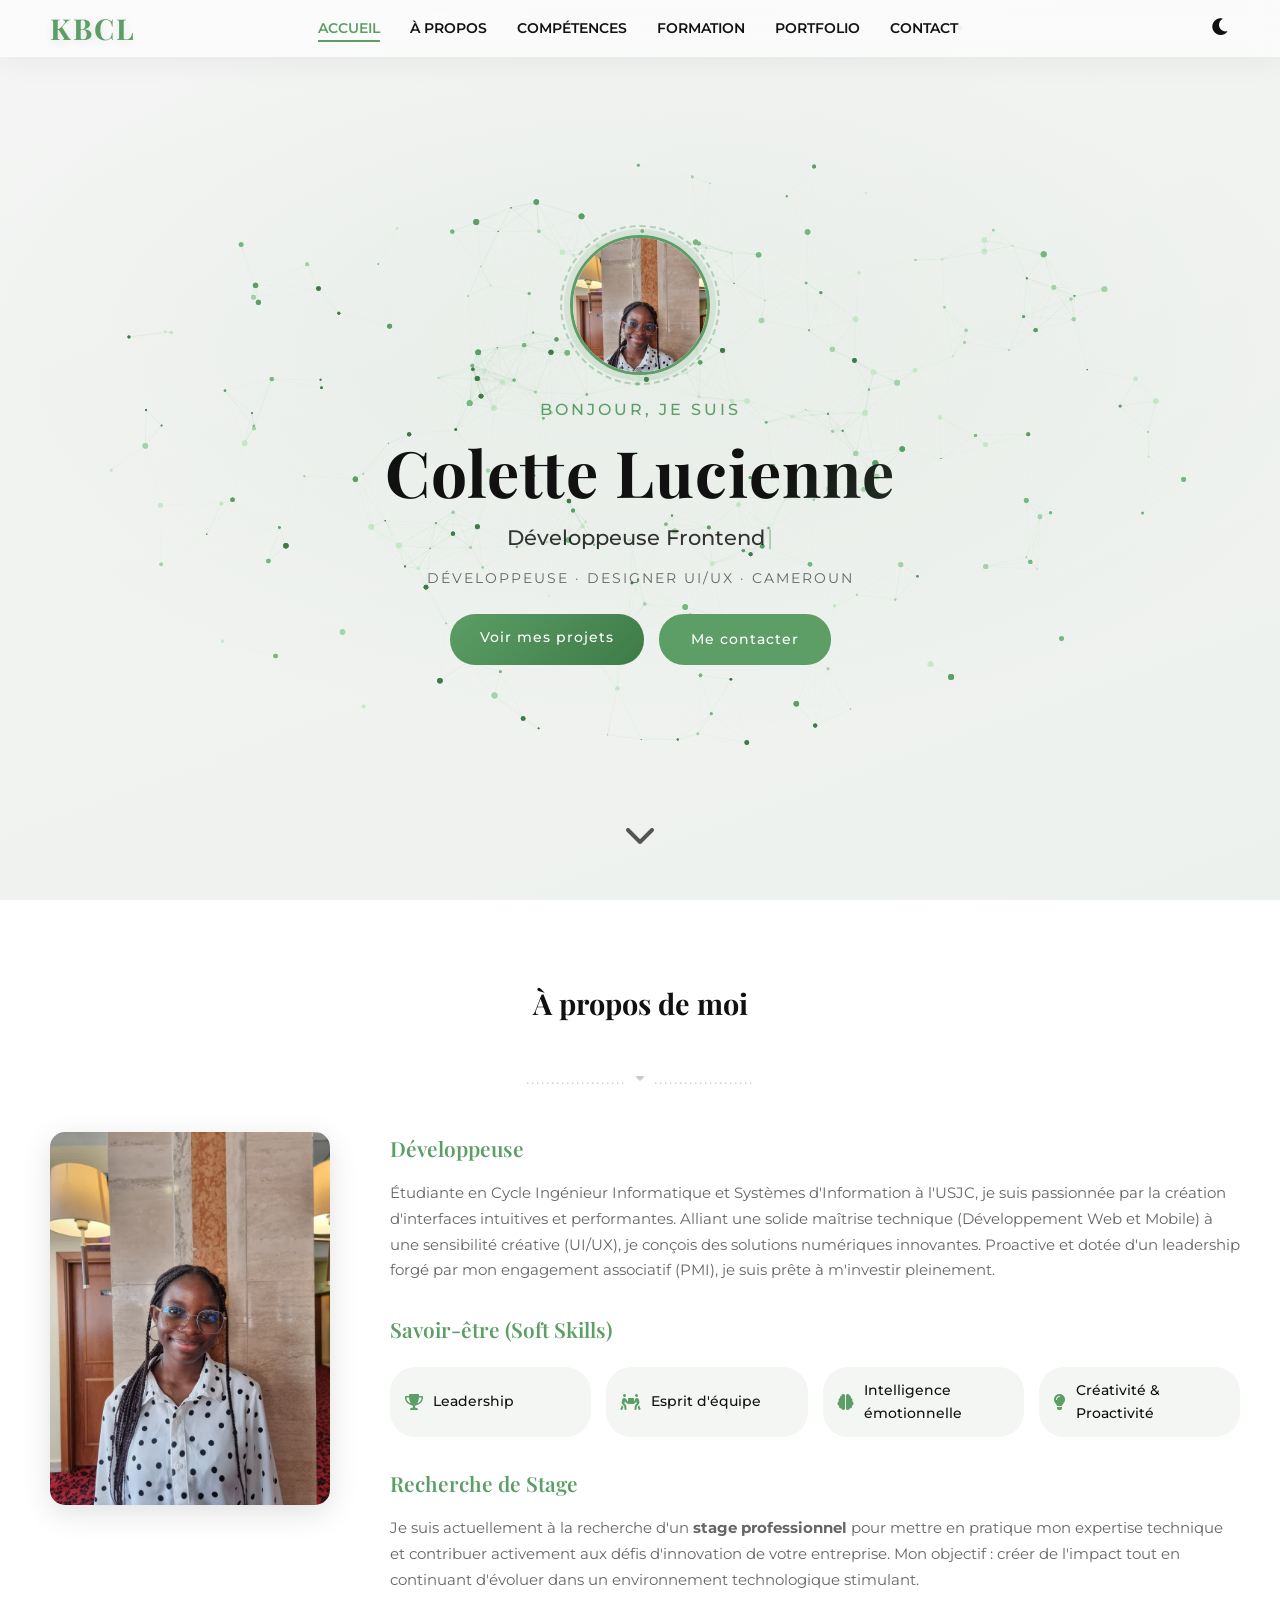
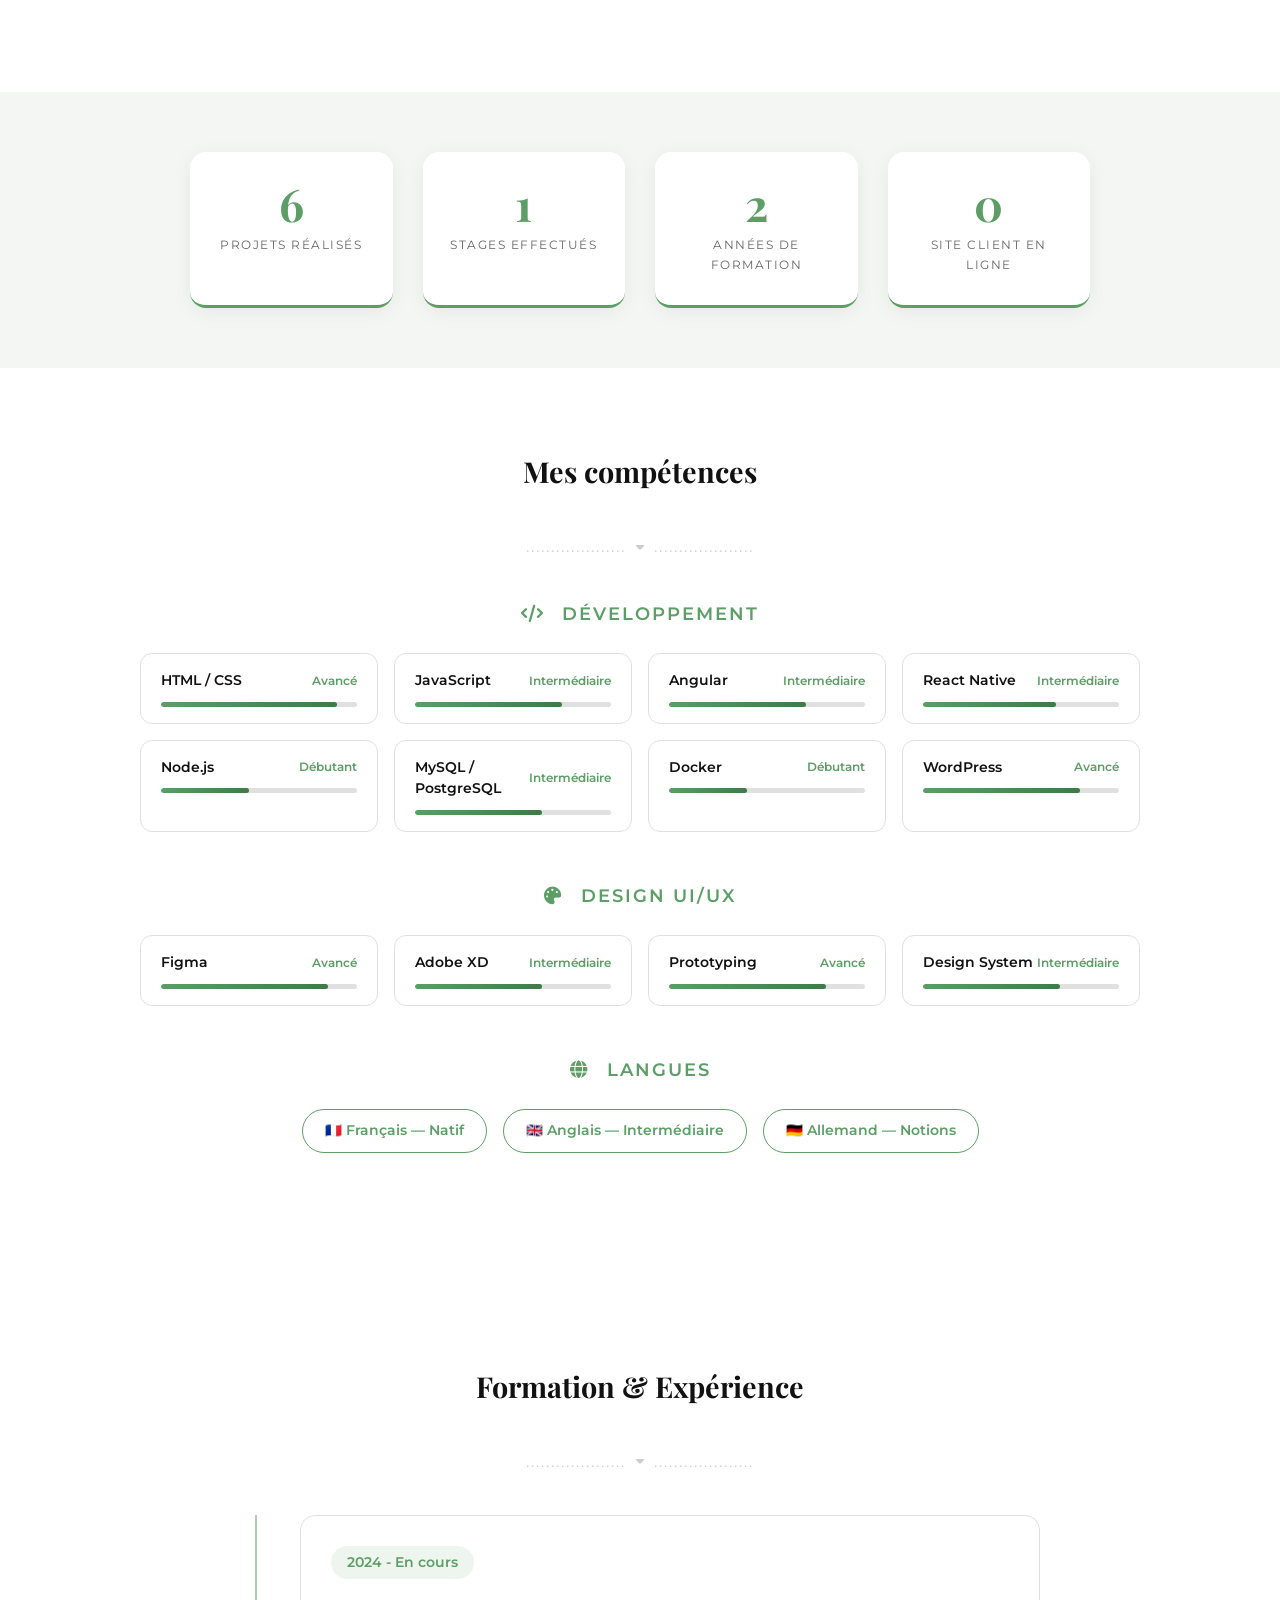
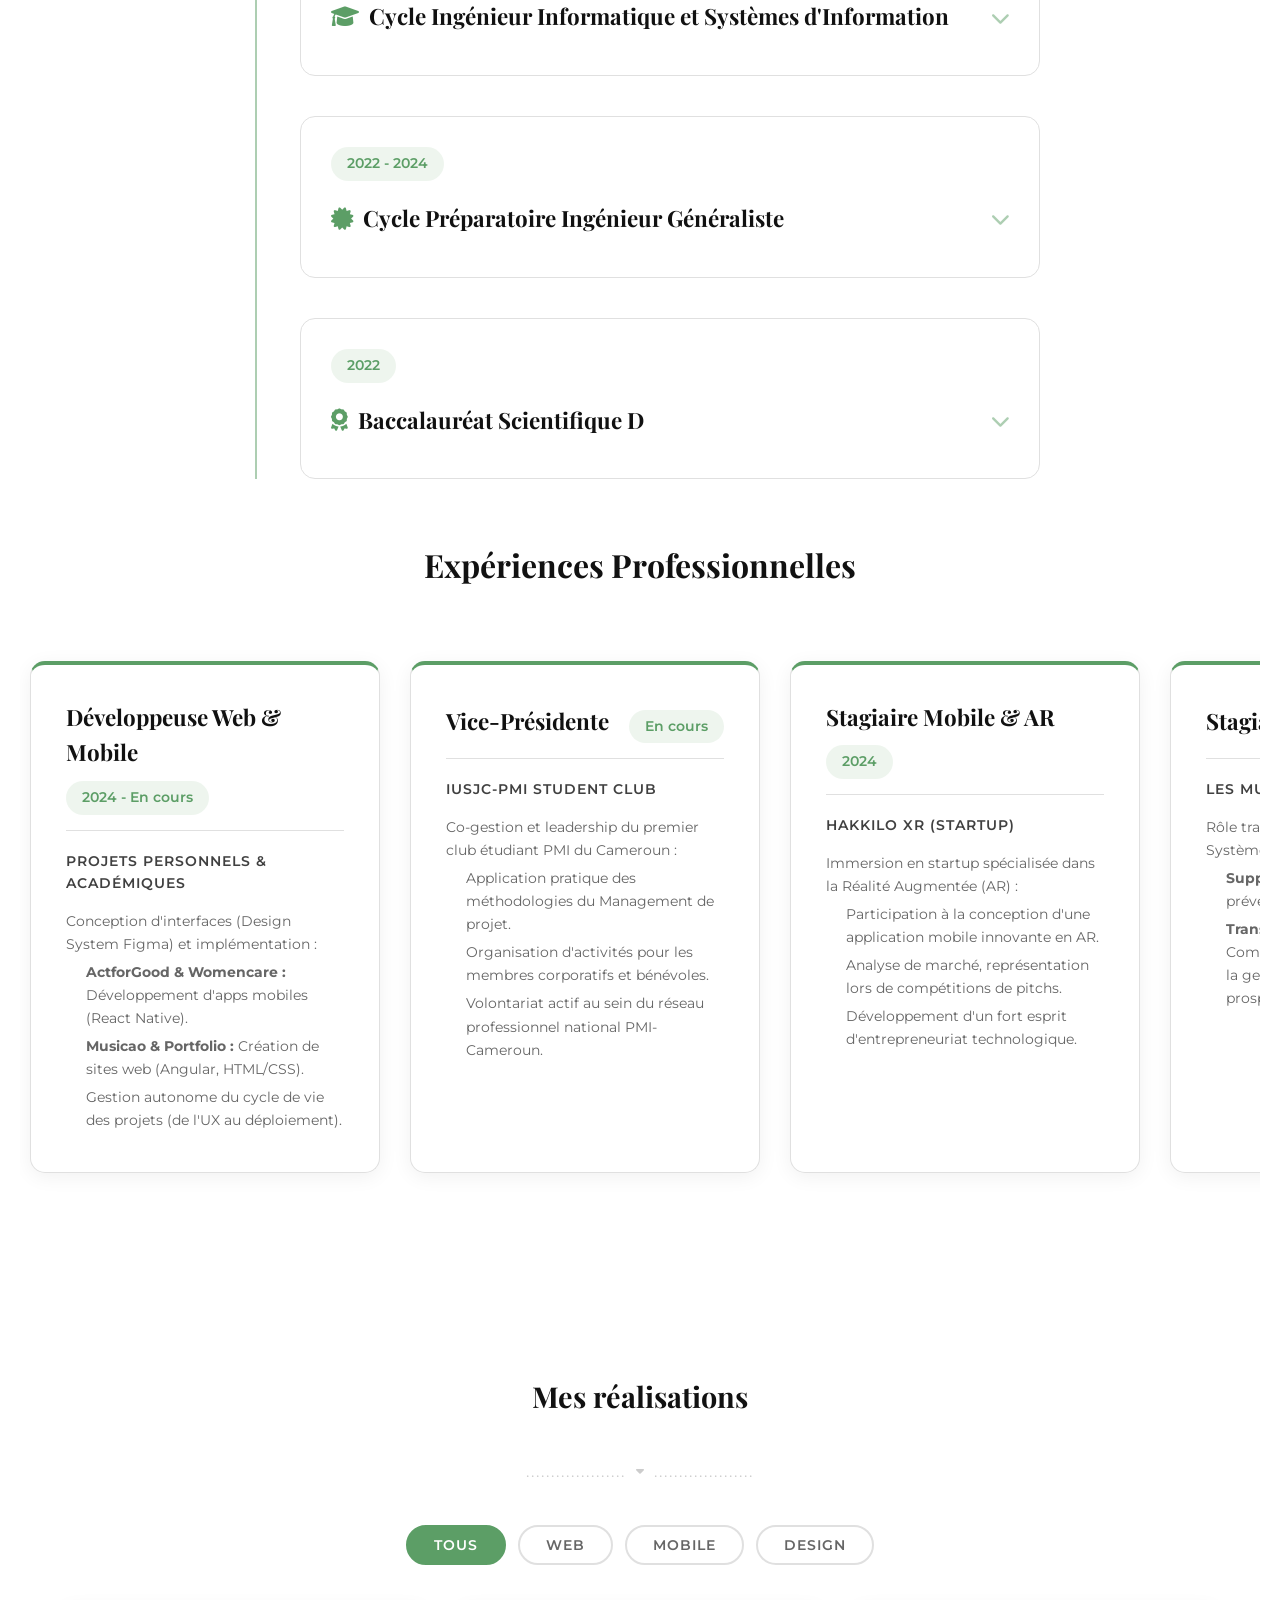
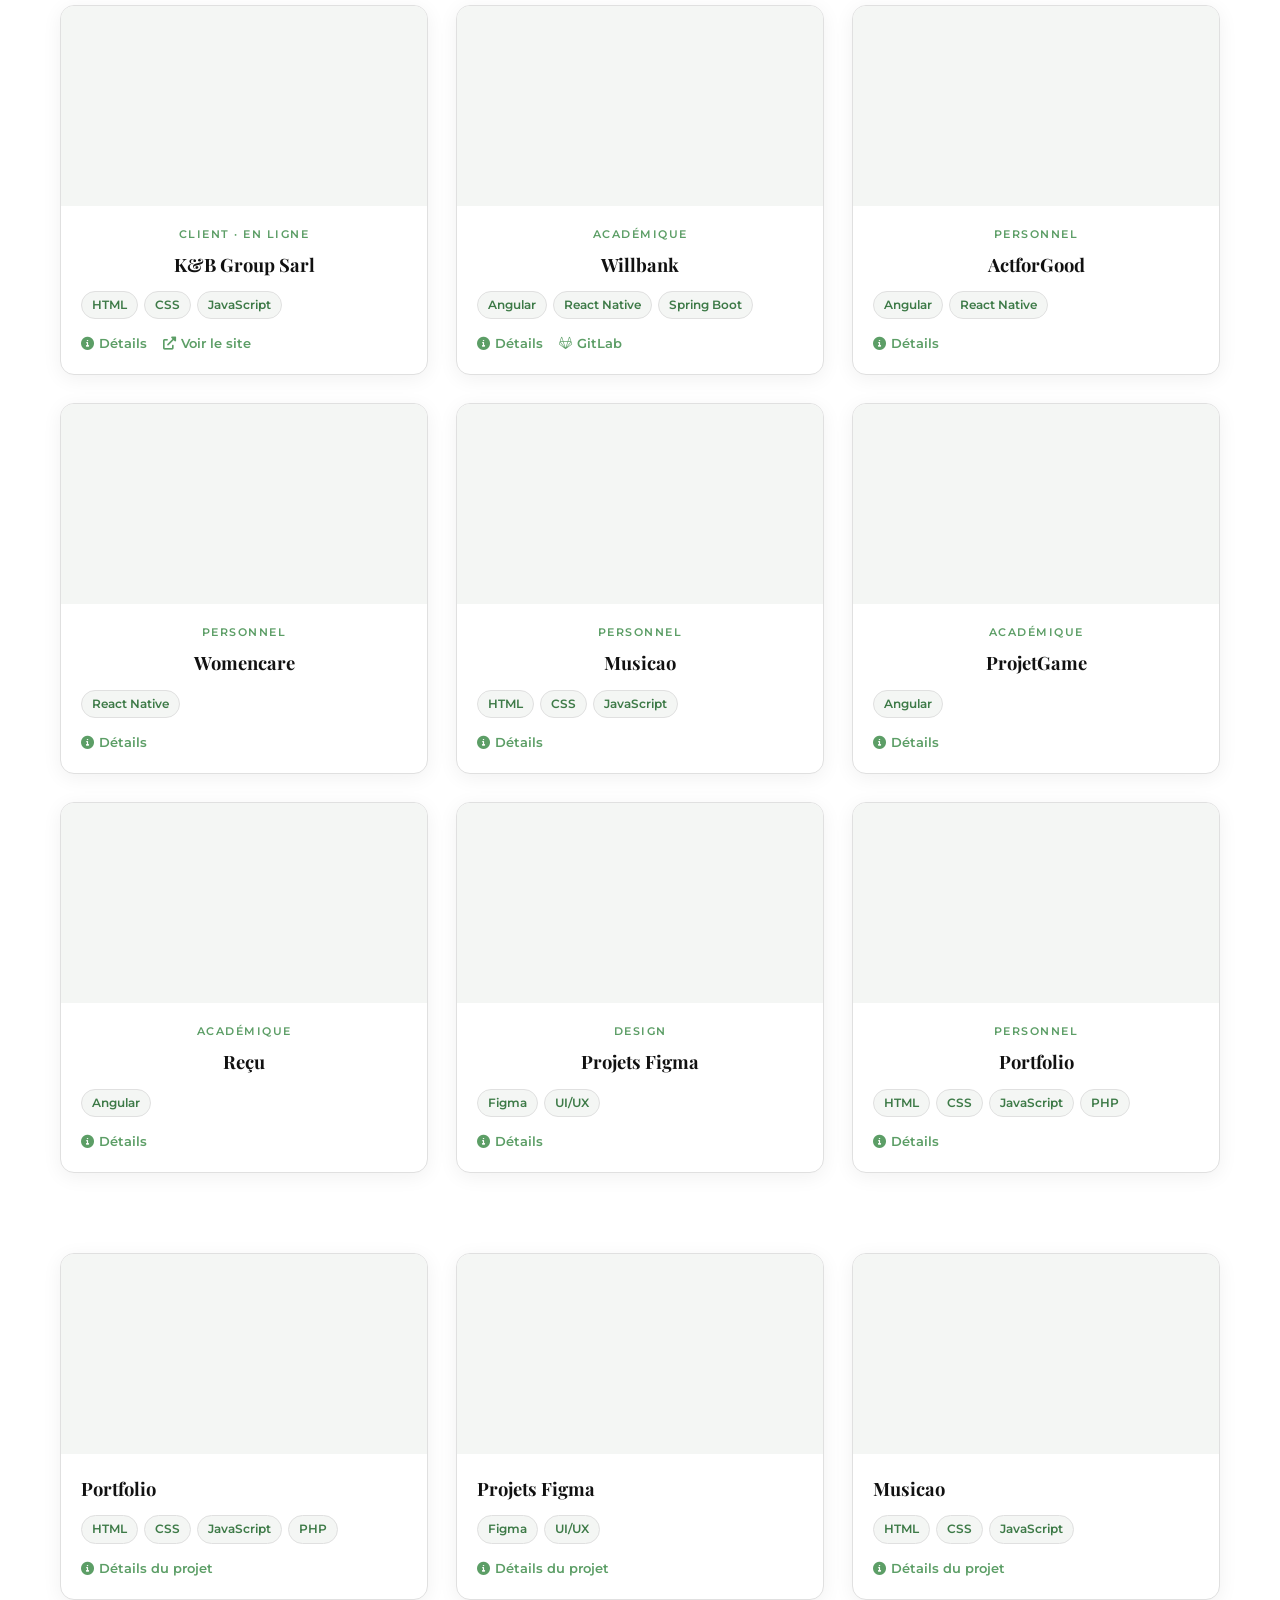
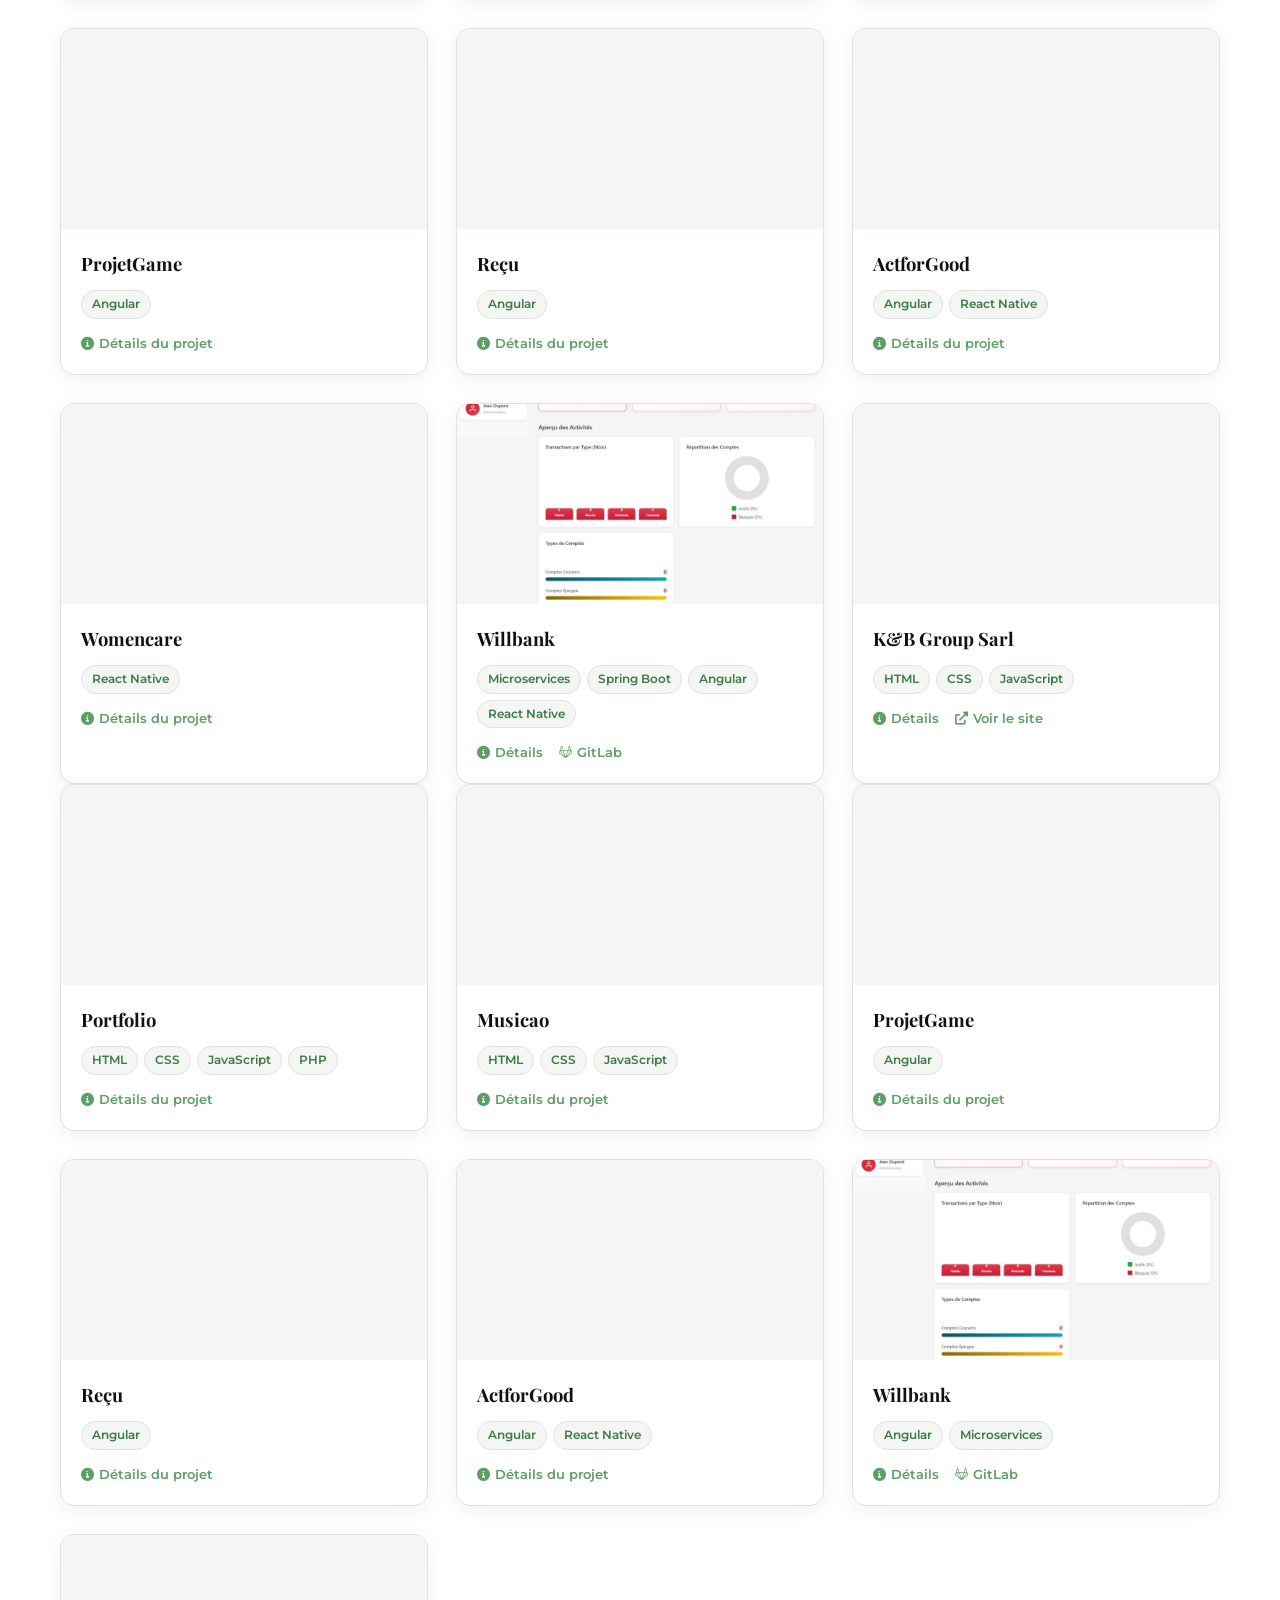
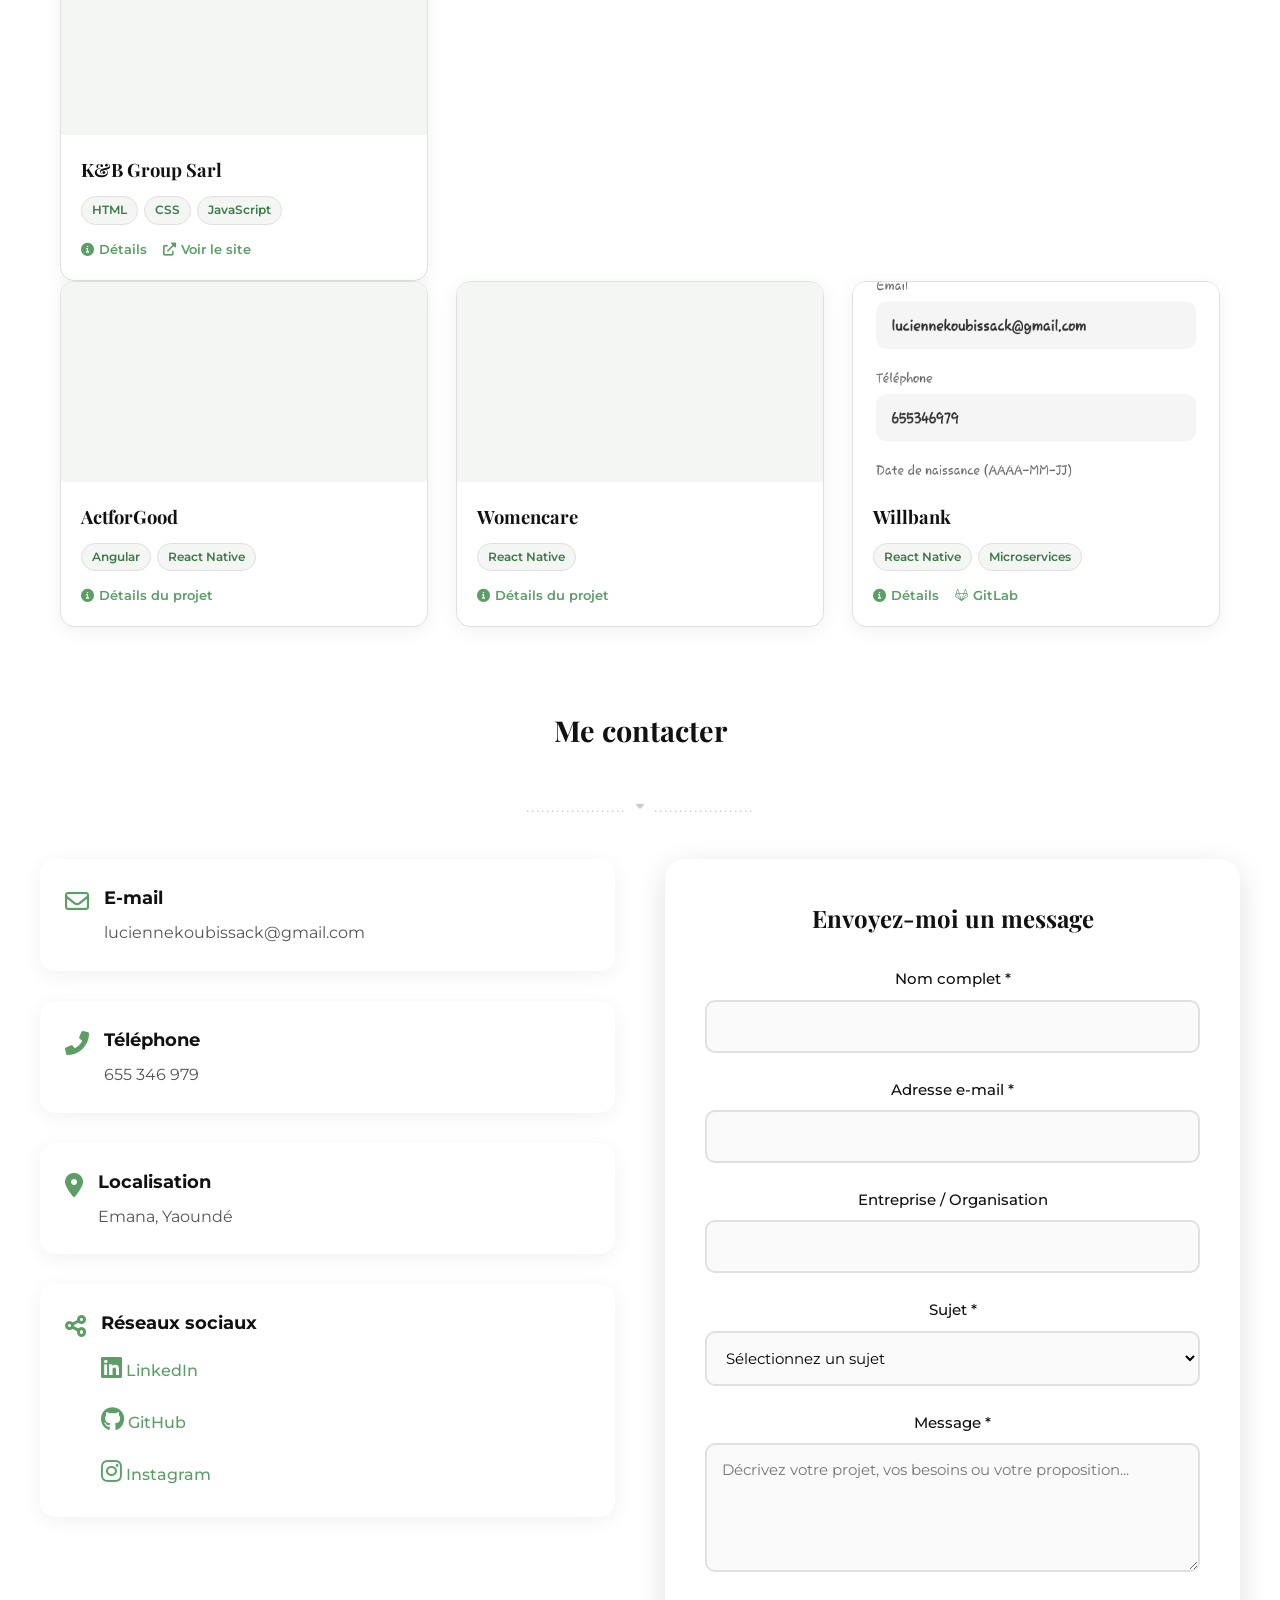
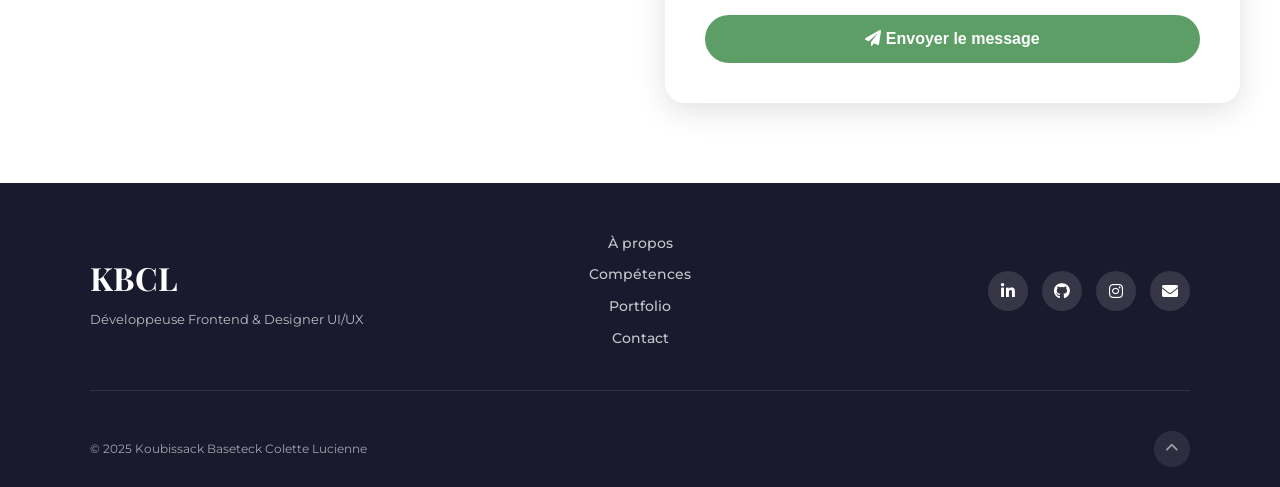
==== commit 0783404e: "amélioration du curseur" ====
--- a/index.html
+++ b/index.html
@@ -23,6 +23,10 @@
         <div class="loader-initials">KBCL</div>
         <div class="loader-bar-wrap"><div class="loader-bar"></div></div>
     </div>
+
+    <!-- Curseur custom -->
+    <div class="cursor-dot" id="cursorDot"></div>
+    <div class="cursor-ring" id="cursorRing"></div>
 
     <!-- Curseur custom -->
     <div class="cursor-dot" id="cursorDot"></div>
--- a/style.css
+++ b/style.css
@@ -47,7 +47,10 @@
 }
 
 /* ── Cursor custom ── */
-*, *::before, *::after { cursor: none; }
+/* On masque le curseur natif uniquement sur desktop (hover: hover) */
+@media (hover: hover) and (pointer: fine) {
+    *, *::before, *::after { cursor: none !important; }
+}
 
 .cursor-dot {
     width: 8px;
@@ -55,11 +58,13 @@
     background: var(--primary-color);
     border-radius: 50%;
     position: fixed;
-    top: 0; left: 0;
+    top: 0;
+    left: 0;
     pointer-events: none;
     z-index: 9999;
-    transition: transform 0.1s ease, background 0.2s;
     transform: translate(-50%, -50%);
+    opacity: 0;
+    transition: opacity 0.3s, background 0.2s, transform 0.1s;
 }
 
 .cursor-ring {
@@ -68,19 +73,22 @@
     border: 2px solid var(--primary-color);
     border-radius: 50%;
     position: fixed;
-    top: 0; left: 0;
+    top: 0;
+    left: 0;
     pointer-events: none;
     z-index: 9998;
-    transition: transform 0.12s ease, width 0.2s, height 0.2s, opacity 0.2s;
     transform: translate(-50%, -50%);
-    opacity: 0.6;
-}
+    opacity: 0;
+    transition: opacity 0.3s, width 0.2s, height 0.2s;
+}
+
+.cursor-dot.visible  { opacity: 1; }
+.cursor-ring.visible { opacity: 0.6; }
 
 .cursor-ring.hovering {
     width: 56px;
     height: 56px;
     opacity: 0.3;
-    border-color: var(--primary-color);
 }
 
 /* ── Loader ── */
@@ -1615,9 +1623,6 @@
     .footer-bottom { flex-direction: column; gap: 12px; }
 
     .card-3d:hover { transform: translateY(-5px); }
-
-    /* Curseur désactivé sur touch */
-    .cursor-dot, .cursor-ring { display: none; }
 }
 
 @media (max-width: 480px) {
